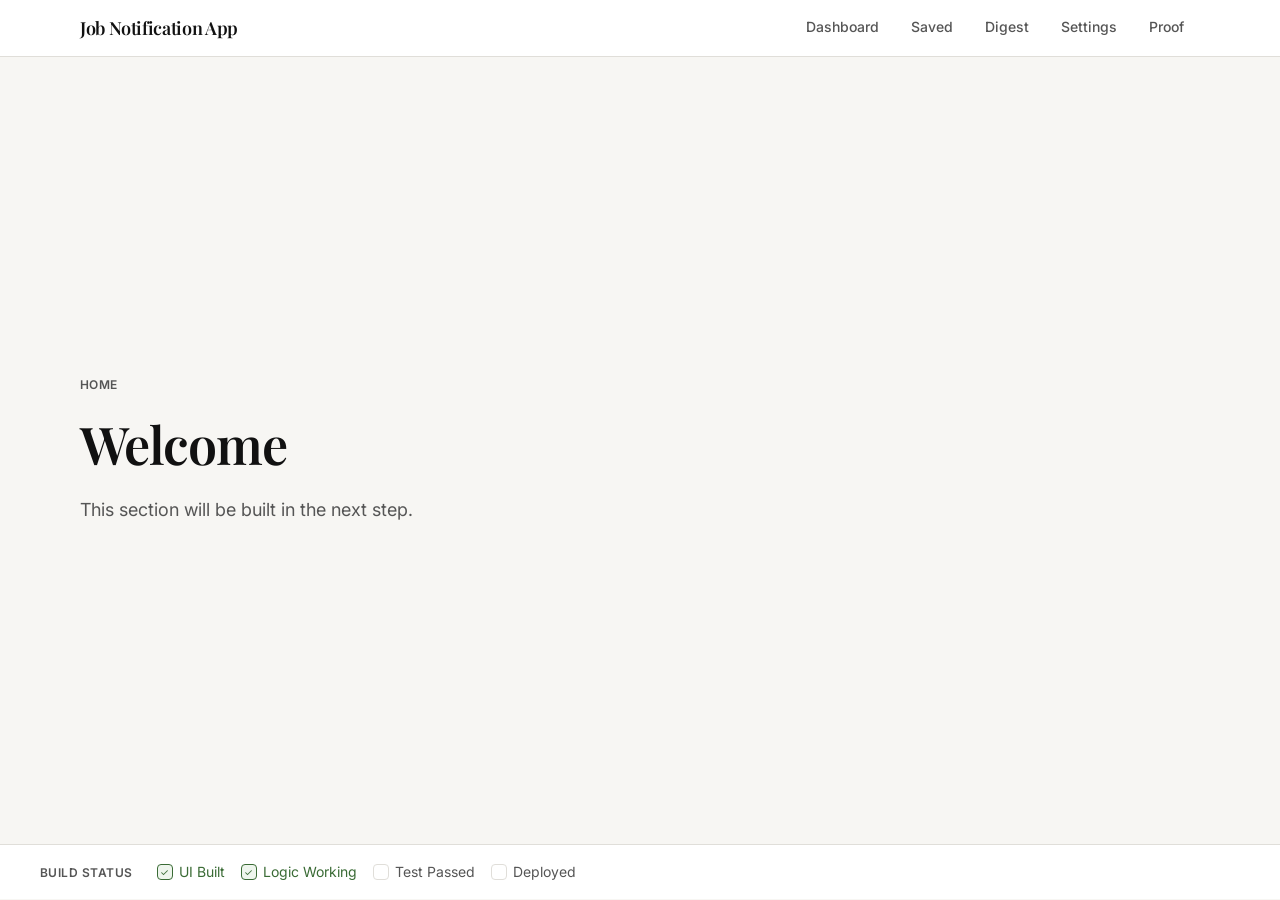
==== index.html @ 09c2e56e "feat: add route skeleton, shared nav shell, placeholder pages, 404" ====
<!DOCTYPE html>
<html lang="en">

<head>
    <meta charset="UTF-8" />
    <meta name="viewport" content="width=device-width, initial-scale=1.0" />
    <title>Job Notification App</title>
    <meta name="description" content="Track the roles you care about. Get notified when they appear." />
    <link rel="stylesheet" href="design-system.css" />

    <style>
        /* ─────────────────────────────────────────
       APP SHELL — Navigation + Router styles
       Not part of the design system; app-specific
    ───────────────────────────────────────── */

        /* ── NAV BAR ── */
        .app-nav {
            position: sticky;
            top: 0;
            z-index: var(--z-topbar);
            background-color: var(--color-surface);
            border-bottom: var(--border);
        }

        .app-nav__inner {
            max-width: var(--max-layout-width);
            margin: 0 auto;
            height: var(--topbar-height);
            display: flex;
            align-items: center;
            justify-content: space-between;
            padding: 0 var(--space-4);
        }

        /* Brand */
        .app-nav__brand {
            font-family: var(--font-serif);
            font-size: var(--text-md);
            font-weight: 600;
            color: var(--color-text-primary);
            letter-spacing: var(--tracking-tight);
            text-decoration: none;
            flex-shrink: 0;
        }

        .app-nav__brand:hover {
            color: var(--color-text-primary);
        }

        /* Nav links (desktop) */
        .app-nav__links {
            display: flex;
            align-items: center;
            gap: 0;
            list-style: none;
        }

        .app-nav__link {
            display: inline-flex;
            align-items: center;
            height: var(--topbar-height);
            padding: 0 var(--space-2);
            font-size: var(--text-sm);
            font-weight: 500;
            color: var(--color-text-secondary);
            text-decoration: none;
            border-bottom: 2px solid transparent;
            transition: color var(--transition), border-color var(--transition);
            white-space: nowrap;
        }

        .app-nav__link:hover {
            color: var(--color-text-primary);
        }

        .app-nav__link.is-active {
            color: var(--color-accent);
            border-bottom-color: var(--color-accent);
        }

        /* ── HAMBURGER (mobile only) ── */
        .app-nav__hamburger {
            display: none;
            flex-direction: column;
            justify-content: center;
            gap: 5px;
            width: 36px;
            height: 36px;
            background: none;
            border: none;
            cursor: pointer;
            padding: 4px;
            border-radius: var(--radius-sm);
            transition: background-color var(--transition);
        }

        .app-nav__hamburger:hover {
            background-color: var(--color-bg);
        }

        .app-nav__hamburger-bar {
            display: block;
            width: 20px;
            height: 1.5px;
            background-color: var(--color-text-primary);
            border-radius: 2px;
            transition: transform var(--transition-slow), opacity var(--transition);
        }

        /* Hamburger open state */
        .app-nav__hamburger[aria-expanded="true"] .app-nav__hamburger-bar:nth-child(1) {
            transform: translateY(6.5px) rotate(45deg);
        }

        .app-nav__hamburger[aria-expanded="true"] .app-nav__hamburger-bar:nth-child(2) {
            opacity: 0;
        }

        .app-nav__hamburger[aria-expanded="true"] .app-nav__hamburger-bar:nth-child(3) {
            transform: translateY(-6.5px) rotate(-45deg);
        }

        /* ── MOBILE DRAWER ── */
        .app-nav__drawer {
            display: none;
            /* shown via JS class */
            flex-direction: column;
            background-color: var(--color-surface);
            border-bottom: var(--border);
            padding: var(--space-1) 0 var(--space-2);
        }

        .app-nav__drawer.is-open {
            display: flex;
        }

        .app-nav__drawer-link {
            display: flex;
            align-items: center;
            height: 44px;
            padding: 0 var(--space-4);
            font-size: var(--text-base);
            font-weight: 500;
            color: var(--color-text-secondary);
            text-decoration: none;
            border-left: 3px solid transparent;
            transition: color var(--transition), border-color var(--transition), background-color var(--transition);
        }

        .app-nav__drawer-link:hover {
            color: var(--color-text-primary);
            background-color: var(--color-bg);
        }

        .app-nav__drawer-link.is-active {
            color: var(--color-accent);
            border-left-color: var(--color-accent);
        }

        /* ── PAGE OUTLET ── */
        #app-outlet {
            flex: 1;
        }

        /* ── PLACEHOLDER PAGE ── */
        .placeholder-page {
            min-height: calc(100vh - var(--topbar-height) - 57px);
            /* minus nav + footer */
            display: flex;
            flex-direction: column;
            align-items: flex-start;
            justify-content: center;
            max-width: var(--max-layout-width);
            margin: 0 auto;
            padding: var(--space-5) var(--space-4);
        }

        .placeholder-page__eyebrow {
            font-size: var(--text-xs);
            font-weight: 600;
            text-transform: uppercase;
            letter-spacing: var(--tracking-wide);
            color: var(--color-text-secondary);
            margin-bottom: var(--space-2);
        }

        .placeholder-page__heading {
            font-family: var(--font-serif);
            font-size: var(--text-3xl);
            font-weight: 600;
            line-height: var(--leading-tight);
            letter-spacing: var(--tracking-tight);
            color: var(--color-text-primary);
            margin-bottom: var(--space-2);
            max-width: var(--max-text-width);
        }

        .placeholder-page__sub {
            font-size: var(--text-md);
            color: var(--color-text-secondary);
            line-height: var(--leading-relaxed);
            max-width: 480px;
        }

        /* ── 404 PAGE ── */
        .not-found-page {
            min-height: calc(100vh - var(--topbar-height) - 57px);
            display: flex;
            flex-direction: column;
            align-items: center;
            justify-content: center;
            text-align: center;
            padding: var(--space-5) var(--space-4);
        }

        .not-found-page__code {
            font-family: var(--font-serif);
            font-size: 96px;
            font-weight: 700;
            color: var(--color-border);
            line-height: 1;
            letter-spacing: -0.04em;
            margin-bottom: var(--space-2);
            user-select: none;
        }

        .not-found-page__heading {
            font-family: var(--font-serif);
            font-size: var(--text-xl);
            font-weight: 600;
            color: var(--color-text-primary);
            margin-bottom: var(--space-1);
        }

        .not-found-page__sub {
            font-size: var(--text-base);
            color: var(--color-text-secondary);
            line-height: var(--leading-relaxed);
            max-width: 400px;
            margin-bottom: var(--space-3);
        }

        /* ── PROOF FOOTER ── */
        .app-footer {
            border-top: var(--border);
            background-color: var(--color-surface);
            padding: var(--space-2) var(--space-4);
        }

        .app-footer__inner {
            max-width: var(--max-layout-width);
            margin: 0 auto;
            display: flex;
            align-items: center;
            gap: var(--space-3);
            flex-wrap: wrap;
        }

        .app-footer__label {
            font-size: var(--text-xs);
            font-weight: 600;
            text-transform: uppercase;
            letter-spacing: var(--tracking-wide);
            color: var(--color-text-secondary);
        }

        /* ── RESPONSIVE ── */
        @media (max-width: 640px) {
            .app-nav__links {
                display: none;
            }

            .app-nav__hamburger {
                display: flex;
            }

            .app-nav__inner {
                padding: 0 var(--space-3);
            }

            .placeholder-page__heading {
                font-size: var(--text-2xl);
            }

            .not-found-page__code {
                font-size: 64px;
            }

            .placeholder-page {
                padding: var(--space-4) var(--space-3);
                justify-content: flex-start;
                padding-top: var(--space-5);
            }
        }
    </style>
</head>

<body>

    <!-- ══════════════════════════════════════════
     TOP NAVIGATION
══════════════════════════════════════════ -->
    <nav class="app-nav" role="navigation" aria-label="Main navigation">
        <div class="app-nav__inner">
            <!-- Brand -->
            <a href="#/" class="app-nav__brand" aria-label="Job Notification App home">
                Job Notification App
            </a>

            <!-- Desktop links -->
            <ul class="app-nav__links" role="list">
                <li><a href="#/dashboard" class="app-nav__link" data-route="dashboard">Dashboard</a></li>
                <li><a href="#/saved" class="app-nav__link" data-route="saved">Saved</a></li>
                <li><a href="#/digest" class="app-nav__link" data-route="digest">Digest</a></li>
                <li><a href="#/settings" class="app-nav__link" data-route="settings">Settings</a></li>
                <li><a href="#/proof" class="app-nav__link" data-route="proof">Proof</a></li>
            </ul>

            <!-- Mobile hamburger -->
            <button class="app-nav__hamburger" id="hamburger-btn" aria-expanded="false" aria-controls="mobile-drawer"
                aria-label="Open navigation menu">
                <span class="app-nav__hamburger-bar"></span>
                <span class="app-nav__hamburger-bar"></span>
                <span class="app-nav__hamburger-bar"></span>
            </button>
        </div>

        <!-- Mobile drawer -->
        <div class="app-nav__drawer" id="mobile-drawer" role="list" aria-label="Mobile navigation">
            <a href="#/dashboard" class="app-nav__drawer-link" data-route="dashboard" role="listitem">Dashboard</a>
            <a href="#/saved" class="app-nav__drawer-link" data-route="saved" role="listitem">Saved</a>
            <a href="#/digest" class="app-nav__drawer-link" data-route="digest" role="listitem">Digest</a>
            <a href="#/settings" class="app-nav__drawer-link" data-route="settings" role="listitem">Settings</a>
            <a href="#/proof" class="app-nav__drawer-link" data-route="proof" role="listitem">Proof</a>
        </div>
    </nav>

    <!-- ══════════════════════════════════════════
     PAGE OUTLET (router renders here)
══════════════════════════════════════════ -->
    <main id="app-outlet" role="main" aria-live="polite" aria-atomic="true"></main>

    <!-- ══════════════════════════════════════════
     PROOF FOOTER
══════════════════════════════════════════ -->
    <footer class="app-footer" role="contentinfo">
        <div class="app-footer__inner">
            <span class="app-footer__label">Build status</span>
            <div class="ds-checklist">
                <span class="ds-checklist__item ds-checklist__item--done">
                    <span class="ds-checklist__box" aria-hidden="true"></span>
                    UI Built
                </span>
                <span class="ds-checklist__item ds-checklist__item--done">
                    <span class="ds-checklist__box" aria-hidden="true"></span>
                    Logic Working
                </span>
                <span class="ds-checklist__item">
                    <span class="ds-checklist__box" aria-hidden="true"></span>
                    Test Passed
                </span>
                <span class="ds-checklist__item">
                    <span class="ds-checklist__box" aria-hidden="true"></span>
                    Deployed
                </span>
            </div>
        </div>
    </footer>

    <!-- ══════════════════════════════════════════
     ROUTER & NAV LOGIC
══════════════════════════════════════════ -->
    <script>
        'use strict';

        /* ─────────────────────────────────────────
           ROUTE DEFINITIONS
        ───────────────────────────────────────── */
        const ROUTES = {
            '': { title: 'Home', heading: 'Welcome', eyebrow: 'Home' },
            'dashboard': { title: 'Dashboard', heading: 'Dashboard', eyebrow: 'Overview' },
            'saved': { title: 'Saved', heading: 'Saved Roles', eyebrow: 'Collection' },
            'digest': { title: 'Digest', heading: 'Digest', eyebrow: 'Weekly Summary' },
            'settings': { title: 'Settings', heading: 'Settings', eyebrow: 'Configuration' },
            'proof': { title: 'Proof', heading: 'Proof', eyebrow: 'Build Log' },
        };

        /* ─────────────────────────────────────────
           HTML TEMPLATES
        ───────────────────────────────────────── */
        function renderPlaceholder(route) {
            const { heading, eyebrow } = route;
            return `
      <div class="placeholder-page">
        <p class="placeholder-page__eyebrow">${escHtml(eyebrow)}</p>
        <h1 class="placeholder-page__heading">${escHtml(heading)}</h1>
        <p class="placeholder-page__sub">This section will be built in the next step.</p>
      </div>
    `;
        }

        function renderNotFound(segment) {
            return `
      <div class="not-found-page" role="region" aria-label="Page not found">
        <p class="not-found-page__code" aria-hidden="true">404</p>
        <h1 class="not-found-page__heading">Page Not Found</h1>
        <p class="not-found-page__sub">
          The page you are looking for does not exist.
          ${segment ? `<br><code style="font-size:var(--text-xs);color:var(--color-text-secondary);">/${escHtml(segment)}</code>` : ''}
        </p>
        <a href="#/" class="ds-btn ds-btn--primary">Go to Home</a>
      </div>
    `;
        }

        /* ─────────────────────────────────────────
           ESCAPE HELPER (prevent XSS in route names)
        ───────────────────────────────────────── */
        function escHtml(str) {
            return String(str)
                .replace(/&/g, '&amp;')
                .replace(/</g, '&lt;')
                .replace(/>/g, '&gt;')
                .replace(/"/g, '&quot;');
        }

        /* ─────────────────────────────────────────
           ROUTER
        ───────────────────────────────────────── */
        const outlet = document.getElementById('app-outlet');

        function getSegment() {
            // Hash format: #/dashboard → 'dashboard', #/ → '', #/unknown → 'unknown'
            const hash = window.location.hash; // e.g. '#/dashboard'
            const raw = hash.replace(/^#\/?/, '').split('/')[0].toLowerCase().trim();
            return raw;
        }

        function navigate() {
            const segment = getSegment();
            const route = ROUTES[segment];

            // Render content
            outlet.innerHTML = route ? renderPlaceholder(route) : renderNotFound(segment);

            // Update document title
            document.title = route
                ? `${route.title} — Job Notification App`
                : 'Not Found — Job Notification App';

            // Sync nav active states
            syncActiveLinks(segment);

            // Close mobile drawer on navigation
            closeMobileDrawer();

            // Scroll to top on route change
            window.scrollTo({ top: 0, behavior: 'instant' });
        }

        /* ─────────────────────────────────────────
           ACTIVE LINK SYNC
        ───────────────────────────────────────── */
        function syncActiveLinks(segment) {
            const allLinks = document.querySelectorAll('[data-route]');
            allLinks.forEach(link => {
                const matches = link.dataset.route === segment;
                link.classList.toggle('is-active', matches);
                link.setAttribute('aria-current', matches ? 'page' : 'false');
            });
        }

        /* ─────────────────────────────────────────
           MOBILE HAMBURGER
        ───────────────────────────────────────── */
        const hamburger = document.getElementById('hamburger-btn');
        const drawer = document.getElementById('mobile-drawer');

        function closeMobileDrawer() {
            drawer.classList.remove('is-open');
            hamburger.setAttribute('aria-expanded', 'false');
            hamburger.setAttribute('aria-label', 'Open navigation menu');
        }

        function openMobileDrawer() {
            drawer.classList.add('is-open');
            hamburger.setAttribute('aria-expanded', 'true');
            hamburger.setAttribute('aria-label', 'Close navigation menu');
        }

        hamburger.addEventListener('click', () => {
            const isOpen = drawer.classList.contains('is-open');
            isOpen ? closeMobileDrawer() : openMobileDrawer();
        });

        // Close drawer when clicking outside
        document.addEventListener('click', (e) => {
            if (!e.target.closest('.app-nav')) {
                closeMobileDrawer();
            }
        });

        // Close drawer on Escape key
        document.addEventListener('keydown', (e) => {
            if (e.key === 'Escape') closeMobileDrawer();
        });

        /* ─────────────────────────────────────────
           BOOTSTRAP
        ───────────────────────────────────────── */

        // Listen for hash changes (back/forward, link clicks)
        window.addEventListener('hashchange', navigate);

        // Default root redirect: if no hash, set to #/
        if (!window.location.hash || window.location.hash === '#') {
            window.location.replace('#/');
        } else {
            navigate();
        }
    </script>

</body>

</html>
---- design-system.css ----
/* ============================================================
   JOB NOTIFICATION APP — DESIGN SYSTEM
   Version 1.0 | B2C SaaS Foundation
   ============================================================ */

/* ────────────────────────────────────────────────────────────
   @layer order
   ──────────────────────────────────────────────────────────── */
@import url('https://fonts.googleapis.com/css2?family=Playfair+Display:wght@400;500;600;700&family=Inter:wght@300;400;500;600&display=swap');

/* ────────────────────────────────────────────────────────────
   1. DESIGN TOKENS
   ──────────────────────────────────────────────────────────── */
:root {
  /* --- Color Palette (max 4 core colors) --- */
  --color-bg:           #F7F6F3;   /* off-white canvas */
  --color-surface:      #FFFFFF;   /* card / panel surface */
  --color-text-primary: #111111;   /* primary copy */
  --color-text-secondary: #555555; /* muted / supporting copy */
  --color-text-placeholder: #999999;
  --color-accent:       #8B0000;   /* deep red — primary action */
  --color-accent-hover: #6E0000;   /* deepened accent on hover */
  --color-accent-subtle:#F5EDED;   /* tinted background */
  --color-success:      #3A6B35;   /* muted forest green */
  --color-success-bg:   #EEF5ED;
  --color-warning:      #8A6200;   /* muted amber */
  --color-warning-bg:   #FBF5E6;
  --color-error:        #8B0000;   /* reuse accent for errors */
  --color-error-bg:     #F5EDED;
  --color-border:       #E0DED9;   /* subtle border */
  --color-border-focus: #8B0000;   /* focus ring */

  /* --- Spacing Scale: ONLY these values are permitted --- */
  --space-1:  8px;
  --space-2:  16px;
  --space-3:  24px;
  --space-4:  40px;
  --space-5:  64px;

  /* --- Typography --- */
  --font-serif:  'Playfair Display', Georgia, 'Times New Roman', serif;
  --font-sans:   'Inter', -apple-system, BlinkMacSystemFont, 'Segoe UI', sans-serif;

  --text-xs:    12px;
  --text-sm:    14px;
  --text-base:  16px;
  --text-md:    18px;
  --text-lg:    24px;
  --text-xl:    32px;
  --text-2xl:   40px;
  --text-3xl:   52px;

  --leading-tight:  1.3;
  --leading-normal: 1.6;
  --leading-relaxed:1.8;

  --tracking-tight: -0.02em;
  --tracking-normal: 0;
  --tracking-wide:  0.04em;

  /* --- Border Radius (one value, everywhere) --- */
  --radius:     6px;
  --radius-sm:  4px;
  --radius-full:999px;

  /* --- Border --- */
  --border:     1px solid var(--color-border);

  /* --- Transitions --- */
  --transition: 150ms ease-in-out;
  --transition-slow: 200ms ease-in-out;

  /* --- Layout --- */
  --max-text-width:   720px;
  --max-layout-width: 1200px;
  --topbar-height:    56px;
  --panel-ratio-primary:   70%;
  --panel-ratio-secondary: 30%;

  /* --- Z-index scale --- */
  --z-base:    0;
  --z-raised:  10;
  --z-topbar:  100;
  --z-overlay: 200;
}

/* ────────────────────────────────────────────────────────────
   2. RESET & BASE
   ──────────────────────────────────────────────────────────── */
*, *::before, *::after {
  box-sizing: border-box;
  margin: 0;
  padding: 0;
}

html {
  font-size: 16px;
  -webkit-text-size-adjust: 100%;
  scroll-behavior: smooth;
}

body {
  background-color: var(--color-bg);
  color: var(--color-text-primary);
  font-family: var(--font-sans);
  font-size: var(--text-base);
  line-height: var(--leading-normal);
  -webkit-font-smoothing: antialiased;
  -moz-osx-font-smoothing: grayscale;
}

img, video {
  display: block;
  max-width: 100%;
}

a {
  color: var(--color-accent);
  text-decoration: none;
  transition: color var(--transition);
}
a:hover { color: var(--color-accent-hover); }

ul, ol { list-style: none; }

button, input, select, textarea {
  font-family: inherit;
  font-size: inherit;
}

/* ────────────────────────────────────────────────────────────
   3. TYPOGRAPHY
   ──────────────────────────────────────────────────────────── */

/* --- Headings: Serif, confident --- */
.ds-h1, h1 {
  font-family: var(--font-serif);
  font-size: var(--text-3xl);
  font-weight: 600;
  line-height: var(--leading-tight);
  letter-spacing: var(--tracking-tight);
  color: var(--color-text-primary);
}

.ds-h2, h2 {
  font-family: var(--font-serif);
  font-size: var(--text-2xl);
  font-weight: 600;
  line-height: var(--leading-tight);
  letter-spacing: var(--tracking-tight);
  color: var(--color-text-primary);
}

.ds-h3, h3 {
  font-family: var(--font-serif);
  font-size: var(--text-xl);
  font-weight: 500;
  line-height: var(--leading-tight);
  color: var(--color-text-primary);
}

.ds-h4, h4 {
  font-family: var(--font-serif);
  font-size: var(--text-lg);
  font-weight: 500;
  line-height: var(--leading-tight);
  color: var(--color-text-primary);
}

/* --- Body copy --- */
.ds-body-lg {
  font-size: var(--text-md);
  line-height: var(--leading-relaxed);
  color: var(--color-text-primary);
}

.ds-body, p {
  font-size: var(--text-base);
  line-height: var(--leading-normal);
  color: var(--color-text-primary);
  max-width: var(--max-text-width);
}

.ds-body-sm {
  font-size: var(--text-sm);
  line-height: var(--leading-normal);
  color: var(--color-text-secondary);
}

.ds-caption {
  font-size: var(--text-xs);
  line-height: var(--leading-normal);
  color: var(--color-text-secondary);
  letter-spacing: var(--tracking-wide);
  text-transform: uppercase;
  font-weight: 500;
}

.ds-label {
  font-size: var(--text-sm);
  font-weight: 500;
  color: var(--color-text-primary);
  letter-spacing: 0.01em;
}

.ds-text-muted  { color: var(--color-text-secondary); }
.ds-text-accent { color: var(--color-accent); }
.ds-text-success{ color: var(--color-success); }
.ds-text-warning{ color: var(--color-warning); }

/* ────────────────────────────────────────────────────────────
   4. LAYOUT SYSTEM
   ──────────────────────────────────────────────────────────── */

/* --- Page wrapper --- */
.ds-page {
  min-height: 100vh;
  display: flex;
  flex-direction: column;
  background-color: var(--color-bg);
}

/* --- Top Bar --- */
.ds-topbar {
  position: sticky;
  top: 0;
  z-index: var(--z-topbar);
  height: var(--topbar-height);
  display: flex;
  align-items: center;
  justify-content: space-between;
  padding: 0 var(--space-4);
  background-color: var(--color-surface);
  border-bottom: var(--border);
}

.ds-topbar__brand {
  font-family: var(--font-serif);
  font-size: var(--text-md);
  font-weight: 600;
  color: var(--color-text-primary);
  letter-spacing: var(--tracking-tight);
}

.ds-topbar__progress {
  font-size: var(--text-sm);
  color: var(--color-text-secondary);
  font-weight: 500;
}

/* --- Context Header --- */
.ds-context-header {
  padding: var(--space-5) var(--space-4) var(--space-4);
  border-bottom: var(--border);
  background-color: var(--color-surface);
}

.ds-context-header__inner {
  max-width: var(--max-layout-width);
  margin: 0 auto;
}

.ds-context-header__headline {
  font-family: var(--font-serif);
  font-size: var(--text-2xl);
  font-weight: 600;
  line-height: var(--leading-tight);
  letter-spacing: var(--tracking-tight);
  color: var(--color-text-primary);
  margin-bottom: var(--space-1);
}

.ds-context-header__sub {
  font-size: var(--text-md);
  color: var(--color-text-secondary);
  line-height: var(--leading-normal);
  max-width: var(--max-text-width);
}

/* --- Main workspace split --- */
.ds-workspace {
  flex: 1;
  display: grid;
  grid-template-columns: var(--panel-ratio-primary) var(--panel-ratio-secondary);
  max-width: var(--max-layout-width);
  margin: 0 auto;
  width: 100%;
  gap: 0;
  padding: var(--space-4);
  gap: var(--space-3);
  align-items: start;
}

/* --- Primary Panel --- */
.ds-primary {
  display: flex;
  flex-direction: column;
  gap: var(--space-3);
}

/* --- Secondary Panel --- */
.ds-secondary {
  display: flex;
  flex-direction: column;
  gap: var(--space-3);
  position: sticky;
  top: calc(var(--topbar-height) + var(--space-3));
}

/* --- Proof Footer --- */
.ds-footer {
  border-top: var(--border);
  background-color: var(--color-surface);
  padding: var(--space-3) var(--space-4);
}

.ds-footer__inner {
  max-width: var(--max-layout-width);
  margin: 0 auto;
  display: flex;
  align-items: center;
  gap: var(--space-3);
  flex-wrap: wrap;
}

.ds-footer__label {
  font-size: var(--text-sm);
  font-weight: 500;
  color: var(--color-text-secondary);
  margin-right: var(--space-1);
}

/* ────────────────────────────────────────────────────────────
   5. CARD COMPONENT
   ──────────────────────────────────────────────────────────── */
.ds-card {
  background-color: var(--color-surface);
  border: var(--border);
  border-radius: var(--radius);
  padding: var(--space-3);
}

.ds-card--sm {
  padding: var(--space-2);
}

.ds-card--lg {
  padding: var(--space-4);
}

.ds-card__header {
  display: flex;
  align-items: flex-start;
  justify-content: space-between;
  margin-bottom: var(--space-2);
  padding-bottom: var(--space-2);
  border-bottom: var(--border);
}

.ds-card__title {
  font-family: var(--font-serif);
  font-size: var(--text-lg);
  font-weight: 500;
  color: var(--color-text-primary);
}

.ds-card__body {
  display: flex;
  flex-direction: column;
  gap: var(--space-2);
}

.ds-card__footer {
  margin-top: var(--space-2);
  padding-top: var(--space-2);
  border-top: var(--border);
  display: flex;
  align-items: center;
  justify-content: space-between;
}

/* ────────────────────────────────────────────────────────────
   6. BUTTONS
   ──────────────────────────────────────────────────────────── */

/* Base */
.ds-btn {
  display: inline-flex;
  align-items: center;
  justify-content: center;
  gap: var(--space-1);
  padding: 10px var(--space-3);
  font-family: var(--font-sans);
  font-size: var(--text-sm);
  font-weight: 500;
  line-height: 1;
  border-radius: var(--radius);
  border: 1px solid transparent;
  cursor: pointer;
  transition: background-color var(--transition),
              border-color var(--transition),
              color var(--transition),
              opacity var(--transition);
  white-space: nowrap;
  user-select: none;
  letter-spacing: 0.01em;
}

.ds-btn:focus-visible {
  outline: 2px solid var(--color-border-focus);
  outline-offset: 2px;
}

.ds-btn:disabled {
  opacity: 0.45;
  cursor: not-allowed;
  pointer-events: none;
}

/* Primary — solid deep red */
.ds-btn--primary {
  background-color: var(--color-accent);
  color: #FFFFFF;
  border-color: var(--color-accent);
}
.ds-btn--primary:hover {
  background-color: var(--color-accent-hover);
  border-color: var(--color-accent-hover);
}

/* Secondary — outlined */
.ds-btn--secondary {
  background-color: transparent;
  color: var(--color-text-primary);
  border-color: var(--color-border);
}
.ds-btn--secondary:hover {
  border-color: var(--color-text-secondary);
  background-color: var(--color-bg);
}

/* Ghost — text only */
.ds-btn--ghost {
  background-color: transparent;
  color: var(--color-text-secondary);
  border-color: transparent;
}
.ds-btn--ghost:hover {
  color: var(--color-text-primary);
  background-color: var(--color-bg);
}

/* Danger */
.ds-btn--danger {
  background-color: transparent;
  color: var(--color-accent);
  border-color: var(--color-accent);
}
.ds-btn--danger:hover {
  background-color: var(--color-accent-subtle);
}

/* Sizes */
.ds-btn--sm {
  padding: 6px var(--space-2);
  font-size: var(--text-xs);
}

.ds-btn--lg {
  padding: 14px var(--space-4);
  font-size: var(--text-base);
}

/* ────────────────────────────────────────────────────────────
   7. FORM INPUTS
   ──────────────────────────────────────────────────────────── */
.ds-field {
  display: flex;
  flex-direction: column;
  gap: var(--space-1);
}

.ds-field__label {
  font-size: var(--text-sm);
  font-weight: 500;
  color: var(--color-text-primary);
}

.ds-field__required {
  color: var(--color-accent);
  margin-left: 2px;
}

.ds-field__hint {
  font-size: var(--text-xs);
  color: var(--color-text-secondary);
}

.ds-field__error-msg {
  font-size: var(--text-xs);
  color: var(--color-accent);
  font-weight: 500;
}

.ds-input,
.ds-textarea,
.ds-select {
  width: 100%;
  padding: 10px var(--space-2);
  font-family: var(--font-sans);
  font-size: var(--text-base);
  color: var(--color-text-primary);
  background-color: var(--color-surface);
  border: 1px solid var(--color-border);
  border-radius: var(--radius);
  transition: border-color var(--transition);
  appearance: none;
  -webkit-appearance: none;
}

.ds-input::placeholder,
.ds-textarea::placeholder {
  color: var(--color-text-placeholder);
}

.ds-input:focus,
.ds-textarea:focus,
.ds-select:focus {
  outline: none;
  border-color: var(--color-border-focus);
}

.ds-input--error,
.ds-textarea--error {
  border-color: var(--color-accent);
}

.ds-textarea {
  resize: vertical;
  min-height: 120px;
}

/* Select with custom arrow */
.ds-select-wrapper {
  position: relative;
}
.ds-select-wrapper::after {
  content: '';
  position: absolute;
  right: 14px;
  top: 50%;
  transform: translateY(-50%);
  width: 0;
  height: 0;
  border-left: 5px solid transparent;
  border-right: 5px solid transparent;
  border-top: 5px solid var(--color-text-secondary);
  pointer-events: none;
}
.ds-select {
  padding-right: var(--space-4);
  cursor: pointer;
}

/* ────────────────────────────────────────────────────────────
   8. BADGES & STATUS INDICATORS
   ──────────────────────────────────────────────────────────── */
.ds-badge {
  display: inline-flex;
  align-items: center;
  gap: 6px;
  padding: 4px 10px;
  border-radius: var(--radius-full);
  font-size: var(--text-xs);
  font-weight: 500;
  letter-spacing: var(--tracking-wide);
  text-transform: uppercase;
  line-height: 1;
  border: 1px solid transparent;
}

.ds-badge--default {
  background-color: var(--color-bg);
  color: var(--color-text-secondary);
  border-color: var(--color-border);
}

.ds-badge--accent {
  background-color: var(--color-accent-subtle);
  color: var(--color-accent);
  border-color: transparent;
}

.ds-badge--success {
  background-color: var(--color-success-bg);
  color: var(--color-success);
  border-color: transparent;
}

.ds-badge--warning {
  background-color: var(--color-warning-bg);
  color: var(--color-warning);
  border-color: transparent;
}

/* Dot indicator */
.ds-badge::before {
  content: '';
  width: 6px;
  height: 6px;
  border-radius: 50%;
  background-color: currentColor;
  flex-shrink: 0;
}

.ds-badge--no-dot::before { display: none; }

/* ────────────────────────────────────────────────────────────
   9. PROGRESS INDICATOR
   ──────────────────────────────────────────────────────────── */
.ds-progress-steps {
  display: flex;
  align-items: center;
  gap: var(--space-1);
}

.ds-progress-step {
  width: 24px;
  height: 4px;
  border-radius: 2px;
  background-color: var(--color-border);
  transition: background-color var(--transition-slow);
}

.ds-progress-step--done    { background-color: var(--color-success); }
.ds-progress-step--active  { background-color: var(--color-accent); }

/* Text progress variant */
.ds-progress-text {
  font-size: var(--text-sm);
  color: var(--color-text-secondary);
  font-weight: 500;
}

.ds-progress-text strong {
  color: var(--color-text-primary);
}

/* ────────────────────────────────────────────────────────────
   10. PROOF FOOTER CHECKLIST
   ──────────────────────────────────────────────────────────── */
.ds-checklist {
  display: flex;
  align-items: center;
  gap: var(--space-2);
  flex-wrap: wrap;
}

.ds-checklist__item {
  display: inline-flex;
  align-items: center;
  gap: 6px;
  font-size: var(--text-sm);
  color: var(--color-text-secondary);
}

.ds-checklist__item--done {
  color: var(--color-success);
}

.ds-checklist__item--done .ds-checklist__box::before {
  content: '✓';
}

.ds-checklist__box {
  display: inline-flex;
  align-items: center;
  justify-content: center;
  width: 16px;
  height: 16px;
  border: 1px solid var(--color-border);
  border-radius: var(--radius-sm);
  font-size: 10px;
  color: var(--color-success);
  flex-shrink: 0;
}

.ds-checklist__item--done .ds-checklist__box {
  background-color: var(--color-success-bg);
  border-color: var(--color-success);
}

/* ────────────────────────────────────────────────────────────
   11. PROMPT / CODE BOX
   ──────────────────────────────────────────────────────────── */
.ds-prompt-box {
  background-color: var(--color-bg);
  border: var(--border);
  border-radius: var(--radius);
  overflow: hidden;
}

.ds-prompt-box__header {
  display: flex;
  align-items: center;
  justify-content: space-between;
  padding: var(--space-1) var(--space-2);
  border-bottom: var(--border);
  background-color: var(--color-surface);
}

.ds-prompt-box__lang {
  font-size: var(--text-xs);
  font-weight: 500;
  color: var(--color-text-secondary);
  text-transform: uppercase;
  letter-spacing: var(--tracking-wide);
}

.ds-prompt-box__copy {
  font-size: var(--text-xs);
  font-weight: 500;
  color: var(--color-accent);
  cursor: pointer;
  border: none;
  background: none;
  padding: 4px var(--space-1);
  border-radius: var(--radius-sm);
  transition: background-color var(--transition);
}
.ds-prompt-box__copy:hover {
  background-color: var(--color-accent-subtle);
}

.ds-prompt-box__content {
  padding: var(--space-2);
  font-family: 'Menlo', 'Consolas', 'Courier New', monospace;
  font-size: var(--text-sm);
  color: var(--color-text-primary);
  line-height: var(--leading-relaxed);
  white-space: pre-wrap;
  word-break: break-word;
  overflow-x: auto;
}

/* ────────────────────────────────────────────────────────────
   12. DIVIDERS
   ──────────────────────────────────────────────────────────── */
.ds-divider {
  width: 100%;
  height: 1px;
  background-color: var(--color-border);
  border: none;
  margin: var(--space-3) 0;
}

.ds-divider--sm { margin: var(--space-2) 0; }

/* ────────────────────────────────────────────────────────────
   13. SECTION LABEL / EYEBROW
   ──────────────────────────────────────────────────────────── */
.ds-eyebrow {
  font-size: var(--text-xs);
  font-weight: 600;
  color: var(--color-text-secondary);
  text-transform: uppercase;
  letter-spacing: var(--tracking-wide);
  margin-bottom: var(--space-1);
}

/* ────────────────────────────────────────────────────────────
   14. STEP EXPLANATION PANEL
   ──────────────────────────────────────────────────────────── */
.ds-step-panel {
  background-color: var(--color-surface);
  border: var(--border);
  border-radius: var(--radius);
  padding: var(--space-3);
  display: flex;
  flex-direction: column;
  gap: var(--space-2);
}

.ds-step-panel__number {
  font-size: var(--text-xs);
  font-weight: 600;
  color: var(--color-accent);
  text-transform: uppercase;
  letter-spacing: var(--tracking-wide);
}

.ds-step-panel__title {
  font-family: var(--font-serif);
  font-size: var(--text-lg);
  font-weight: 500;
  color: var(--color-text-primary);
  line-height: var(--leading-tight);
}

.ds-step-panel__body {
  font-size: var(--text-sm);
  color: var(--color-text-secondary);
  line-height: var(--leading-relaxed);
  max-width: var(--max-text-width);
}

/* ────────────────────────────────────────────────────────────
   15. ALERT / NOTIFICATION BANNERS
   ──────────────────────────────────────────────────────────── */
.ds-alert {
  display: flex;
  align-items: flex-start;
  gap: var(--space-2);
  padding: var(--space-2) var(--space-3);
  border-radius: var(--radius);
  border-left: 3px solid transparent;
}

.ds-alert__icon {
  font-size: var(--text-base);
  margin-top: 1px;
  flex-shrink: 0;
}

.ds-alert__content { flex: 1; }

.ds-alert__title {
  font-size: var(--text-sm);
  font-weight: 600;
  margin-bottom: 2px;
}

.ds-alert__message {
  font-size: var(--text-sm);
  line-height: var(--leading-normal);
}

/* Error alert */
.ds-alert--error {
  background-color: var(--color-error-bg);
  border-left-color: var(--color-accent);
  color: var(--color-accent);
}
.ds-alert--error .ds-alert__message { color: var(--color-text-primary); }

/* Success alert */
.ds-alert--success {
  background-color: var(--color-success-bg);
  border-left-color: var(--color-success);
  color: var(--color-success);
}
.ds-alert--success .ds-alert__message { color: var(--color-text-primary); }

/* Warning alert */
.ds-alert--warning {
  background-color: var(--color-warning-bg);
  border-left-color: var(--color-warning);
  color: var(--color-warning);
}
.ds-alert--warning .ds-alert__message { color: var(--color-text-primary); }

/* Info / neutral */
.ds-alert--info {
  background-color: var(--color-bg);
  border-left-color: var(--color-border);
  color: var(--color-text-secondary);
}
.ds-alert--info .ds-alert__message { color: var(--color-text-primary); }

/* ────────────────────────────────────────────────────────────
   16. EMPTY STATE
   ──────────────────────────────────────────────────────────── */
.ds-empty-state {
  display: flex;
  flex-direction: column;
  align-items: center;
  justify-content: center;
  text-align: center;
  padding: var(--space-5) var(--space-4);
  gap: var(--space-2);
}

.ds-empty-state__icon {
  width: 48px;
  height: 48px;
  display: flex;
  align-items: center;
  justify-content: center;
  border: var(--border);
  border-radius: 50%;
  font-size: var(--text-lg);
  color: var(--color-text-secondary);
  margin-bottom: var(--space-1);
}

.ds-empty-state__title {
  font-family: var(--font-serif);
  font-size: var(--text-lg);
  font-weight: 500;
  color: var(--color-text-primary);
}

.ds-empty-state__sub {
  font-size: var(--text-base);
  color: var(--color-text-secondary);
  max-width: 400px;
  line-height: var(--leading-relaxed);
}

/* ────────────────────────────────────────────────────────────
   17. TABLE
   ──────────────────────────────────────────────────────────── */
.ds-table-wrapper {
  width: 100%;
  overflow-x: auto;
  border: var(--border);
  border-radius: var(--radius);
}

.ds-table {
  width: 100%;
  border-collapse: collapse;
  font-size: var(--text-sm);
}

.ds-table th {
  text-align: left;
  padding: var(--space-1) var(--space-2);
  background-color: var(--color-bg);
  color: var(--color-text-secondary);
  font-weight: 500;
  font-size: var(--text-xs);
  text-transform: uppercase;
  letter-spacing: var(--tracking-wide);
  border-bottom: var(--border);
}

.ds-table td {
  padding: var(--space-1) var(--space-2);
  color: var(--color-text-primary);
  border-bottom: 1px solid var(--color-bg);
  vertical-align: middle;
}

.ds-table tr:last-child td { border-bottom: none; }

.ds-table tbody tr {
  transition: background-color var(--transition);
}

.ds-table tbody tr:hover {
  background-color: var(--color-bg);
}

/* ────────────────────────────────────────────────────────────
   18. UTILITY CLASSES
   ──────────────────────────────────────────────────────────── */

/* Spacing */
.ds-mb-1 { margin-bottom: var(--space-1); }
.ds-mb-2 { margin-bottom: var(--space-2); }
.ds-mb-3 { margin-bottom: var(--space-3); }
.ds-mb-4 { margin-bottom: var(--space-4); }
.ds-mb-5 { margin-bottom: var(--space-5); }

.ds-mt-1 { margin-top: var(--space-1); }
.ds-mt-2 { margin-top: var(--space-2); }
.ds-mt-3 { margin-top: var(--space-3); }
.ds-mt-4 { margin-top: var(--space-4); }
.ds-mt-5 { margin-top: var(--space-5); }

.ds-gap-1 { gap: var(--space-1); }
.ds-gap-2 { gap: var(--space-2); }
.ds-gap-3 { gap: var(--space-3); }

/* Layout helpers */
.ds-flex         { display: flex; }
.ds-flex-col     { display: flex; flex-direction: column; }
.ds-items-center { align-items: center; }
.ds-items-start  { align-items: flex-start; }
.ds-justify-between { justify-content: space-between; }
.ds-justify-end  { justify-content: flex-end; }
.ds-flex-wrap    { flex-wrap: wrap; }

/* Width constraints */
.ds-max-text  { max-width: var(--max-text-width); }
.ds-max-layout{ max-width: var(--max-layout-width); margin-inline: auto; }
.ds-w-full    { width: 100%; }

/* Display */
.ds-sr-only {
  position: absolute;
  width: 1px;
  height: 1px;
  padding: 0;
  margin: -1px;
  overflow: hidden;
  clip: rect(0,0,0,0);
  white-space: nowrap;
  border-width: 0;
}

/* ────────────────────────────────────────────────────────────
   19. RESPONSIVE BREAKPOINTS
   ──────────────────────────────────────────────────────────── */
@media (max-width: 1024px) {
  .ds-workspace {
    grid-template-columns: 1fr;
  }

  .ds-secondary {
    position: static;
  }

  .ds-topbar {
    padding: 0 var(--space-3);
  }
}

@media (max-width: 640px) {
  .ds-h1, h1 { font-size: var(--text-2xl); }
  .ds-h2, h2 { font-size: var(--text-xl); }
  .ds-h3, h3 { font-size: var(--text-lg); }

  .ds-context-header {
    padding: var(--space-3) var(--space-2);
  }

  .ds-workspace {
    padding: var(--space-2);
    gap: var(--space-2);
  }

  .ds-topbar {
    padding: 0 var(--space-2);
  }

  .ds-topbar__brand { font-size: var(--text-base); }

  .ds-footer__inner {
    gap: var(--space-2);
  }
}

/* ────────────────────────────────────────────────────────────
   20. FOCUS & ACCESSIBILITY
   ──────────────────────────────────────────────────────────── */
:focus-visible {
  outline: 2px solid var(--color-border-focus);
  outline-offset: 2px;
  border-radius: var(--radius-sm);
}

/* Reduce motion for accessibility */
@media (prefers-reduced-motion: reduce) {
  *, *::before, *::after {
    animation-duration: 0.01ms !important;
    animation-iteration-count: 1 !important;
    transition-duration: 0.01ms !important;
  }
}
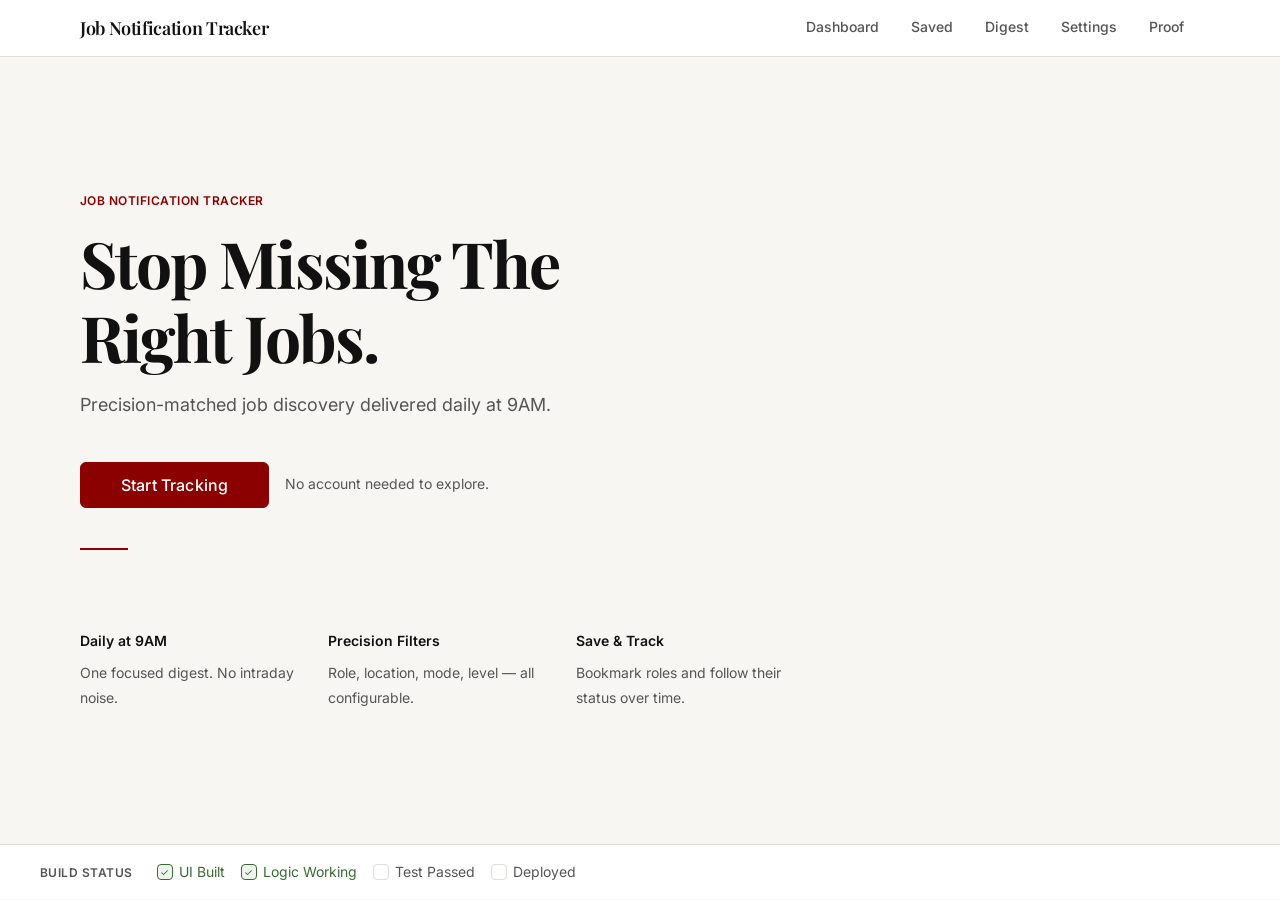
==== commit 6f626d2b: "feat: build app skeleton — landing page, settings UI, premium empty states" ====
--- a/index.html
+++ b/index.html
@@ -4,17 +4,16 @@
 <head>
     <meta charset="UTF-8" />
     <meta name="viewport" content="width=device-width, initial-scale=1.0" />
-    <title>Job Notification App</title>
-    <meta name="description" content="Track the roles you care about. Get notified when they appear." />
+    <title>Job Notification Tracker</title>
+    <meta name="description" content="Precision-matched job discovery delivered daily at 9AM." />
     <link rel="stylesheet" href="design-system.css" />
 
     <style>
         /* ─────────────────────────────────────────
-       APP SHELL — Navigation + Router styles
-       Not part of the design system; app-specific
+       APP SHELL
     ───────────────────────────────────────── */
 
-        /* ── NAV BAR ── */
+        /* ── NAV ── */
         .app-nav {
             position: sticky;
             top: 0;
@@ -33,7 +32,6 @@
             padding: 0 var(--space-4);
         }
 
-        /* Brand */
         .app-nav__brand {
             font-family: var(--font-serif);
             font-size: var(--text-md);
@@ -48,11 +46,9 @@
             color: var(--color-text-primary);
         }
 
-        /* Nav links (desktop) */
         .app-nav__links {
             display: flex;
             align-items: center;
-            gap: 0;
             list-style: none;
         }
 
@@ -79,7 +75,7 @@
             border-bottom-color: var(--color-accent);
         }
 
-        /* ── HAMBURGER (mobile only) ── */
+        /* ── HAMBURGER ── */
         .app-nav__hamburger {
             display: none;
             flex-direction: column;
@@ -108,7 +104,6 @@
             transition: transform var(--transition-slow), opacity var(--transition);
         }
 
-        /* Hamburger open state */
         .app-nav__hamburger[aria-expanded="true"] .app-nav__hamburger-bar:nth-child(1) {
             transform: translateY(6.5px) rotate(45deg);
         }
@@ -124,7 +119,6 @@
         /* ── MOBILE DRAWER ── */
         .app-nav__drawer {
             display: none;
-            /* shown via JS class */
             flex-direction: column;
             background-color: var(--color-surface);
             border-bottom: var(--border);
@@ -158,52 +152,387 @@
             border-left-color: var(--color-accent);
         }
 
-        /* ── PAGE OUTLET ── */
+        /* ── OUTLET ── */
         #app-outlet {
             flex: 1;
         }
 
-        /* ── PLACEHOLDER PAGE ── */
-        .placeholder-page {
-            min-height: calc(100vh - var(--topbar-height) - 57px);
-            /* minus nav + footer */
-            display: flex;
-            flex-direction: column;
-            align-items: flex-start;
-            justify-content: center;
+        /* ── PROOF FOOTER ── */
+        .app-footer {
+            border-top: var(--border);
+            background-color: var(--color-surface);
+            padding: var(--space-2) var(--space-4);
+        }
+
+        .app-footer__inner {
             max-width: var(--max-layout-width);
             margin: 0 auto;
-            padding: var(--space-5) var(--space-4);
-        }
-
-        .placeholder-page__eyebrow {
+            display: flex;
+            align-items: center;
+            gap: var(--space-3);
+            flex-wrap: wrap;
+        }
+
+        .app-footer__label {
             font-size: var(--text-xs);
             font-weight: 600;
             text-transform: uppercase;
             letter-spacing: var(--tracking-wide);
             color: var(--color-text-secondary);
+        }
+
+        /* ══════════════════════════════════════
+       PAGE LAYOUTS
+    ══════════════════════════════════════ */
+
+        .page-container {
+            max-width: var(--max-layout-width);
+            margin: 0 auto;
+            padding: var(--space-5) var(--space-4);
+            min-height: calc(100vh - var(--topbar-height) - 57px);
+        }
+
+        /* ── LANDING PAGE ── */
+        .landing {
+            display: flex;
+            flex-direction: column;
+            align-items: flex-start;
+            justify-content: center;
+            min-height: calc(100vh - var(--topbar-height) - 57px);
+            padding: var(--space-5) var(--space-4);
+            max-width: var(--max-layout-width);
+            margin: 0 auto;
+        }
+
+        .landing__eyebrow {
+            font-size: var(--text-xs);
+            font-weight: 600;
+            text-transform: uppercase;
+            letter-spacing: var(--tracking-wide);
+            color: var(--color-accent);
             margin-bottom: var(--space-2);
         }
 
-        .placeholder-page__heading {
+        .landing__headline {
             font-family: var(--font-serif);
-            font-size: var(--text-3xl);
-            font-weight: 600;
-            line-height: var(--leading-tight);
-            letter-spacing: var(--tracking-tight);
-            color: var(--color-text-primary);
+            font-size: clamp(40px, 6vw, 64px);
+            font-weight: 700;
+            line-height: 1.15;
+            letter-spacing: -0.03em;
+            color: var(--color-text-primary);
+            max-width: 640px;
             margin-bottom: var(--space-2);
-            max-width: var(--max-text-width);
-        }
-
-        .placeholder-page__sub {
+        }
+
+        .landing__subtext {
             font-size: var(--text-md);
             color: var(--color-text-secondary);
             line-height: var(--leading-relaxed);
             max-width: 480px;
-        }
-
-        /* ── 404 PAGE ── */
+            margin-bottom: var(--space-4);
+        }
+
+        .landing__cta-row {
+            display: flex;
+            align-items: center;
+            gap: var(--space-2);
+            flex-wrap: wrap;
+        }
+
+        .landing__meta {
+            font-size: var(--text-sm);
+            color: var(--color-text-secondary);
+        }
+
+        .landing__divider {
+            width: 48px;
+            height: 2px;
+            background-color: var(--color-accent);
+            margin: var(--space-4) 0;
+            border: none;
+        }
+
+        .landing__value-props {
+            display: grid;
+            grid-template-columns: repeat(3, 1fr);
+            gap: var(--space-3);
+            max-width: 720px;
+            margin-top: var(--space-4);
+        }
+
+        .landing__prop {
+            display: flex;
+            flex-direction: column;
+            gap: var(--space-1);
+        }
+
+        .landing__prop-label {
+            font-size: var(--text-sm);
+            font-weight: 600;
+            color: var(--color-text-primary);
+        }
+
+        .landing__prop-sub {
+            font-size: var(--text-sm);
+            color: var(--color-text-secondary);
+            line-height: var(--leading-relaxed);
+        }
+
+        /* ── SETTINGS PAGE ── */
+        .settings-layout {
+            display: grid;
+            grid-template-columns: 2fr 1fr;
+            gap: var(--space-4);
+            align-items: start;
+        }
+
+        .settings-form {
+            display: flex;
+            flex-direction: column;
+            gap: var(--space-3);
+        }
+
+        .settings-section {
+            display: flex;
+            flex-direction: column;
+            gap: var(--space-2);
+        }
+
+        .settings-section__title {
+            font-family: var(--font-serif);
+            font-size: var(--text-lg);
+            font-weight: 500;
+            color: var(--color-text-primary);
+            padding-bottom: var(--space-1);
+            border-bottom: var(--border);
+            margin-bottom: var(--space-1);
+        }
+
+        /* Tag-style chip input preview */
+        .ds-tag-group {
+            display: flex;
+            flex-wrap: wrap;
+            gap: var(--space-1);
+            padding: var(--space-1);
+            border: 1px solid var(--color-border);
+            border-radius: var(--radius);
+            background: var(--color-surface);
+            min-height: 44px;
+            align-items: center;
+            cursor: text;
+        }
+
+        .ds-tag {
+            display: inline-flex;
+            align-items: center;
+            gap: 6px;
+            padding: 3px 10px;
+            background-color: var(--color-bg);
+            border: var(--border);
+            border-radius: var(--radius-full);
+            font-size: var(--text-sm);
+            color: var(--color-text-primary);
+            font-weight: 500;
+        }
+
+        .ds-tag__remove {
+            font-size: 12px;
+            color: var(--color-text-secondary);
+            cursor: pointer;
+            background: none;
+            border: none;
+            padding: 0;
+            line-height: 1;
+        }
+
+        .ds-tag-placeholder {
+            font-size: var(--text-sm);
+            color: var(--color-text-placeholder);
+        }
+
+        /* Mode button group */
+        .ds-mode-group {
+            display: flex;
+            border: 1px solid var(--color-border);
+            border-radius: var(--radius);
+            overflow: hidden;
+        }
+
+        .ds-mode-option {
+            flex: 1;
+            padding: 10px var(--space-2);
+            font-size: var(--text-sm);
+            font-weight: 500;
+            text-align: center;
+            cursor: pointer;
+            background: var(--color-surface);
+            color: var(--color-text-secondary);
+            border: none;
+            border-right: var(--border);
+            transition: background-color var(--transition), color var(--transition);
+        }
+
+        .ds-mode-option:last-child {
+            border-right: none;
+        }
+
+        .ds-mode-option:hover {
+            background-color: var(--color-bg);
+            color: var(--color-text-primary);
+        }
+
+        .ds-mode-option.is-selected {
+            background-color: var(--color-accent-subtle);
+            color: var(--color-accent);
+            font-weight: 600;
+        }
+
+        /* Experience level slider track preview */
+        .ds-level-group {
+            display: grid;
+            grid-template-columns: repeat(4, 1fr);
+            gap: var(--space-1);
+        }
+
+        .ds-level-option {
+            padding: var(--space-1) var(--space-1);
+            font-size: var(--text-sm);
+            font-weight: 500;
+            text-align: center;
+            cursor: pointer;
+            background: var(--color-surface);
+            color: var(--color-text-secondary);
+            border: var(--border);
+            border-radius: var(--radius);
+            transition: background-color var(--transition), color var(--transition), border-color var(--transition);
+        }
+
+        .ds-level-option:hover {
+            border-color: var(--color-text-secondary);
+            color: var(--color-text-primary);
+        }
+
+        .ds-level-option.is-selected {
+            background-color: var(--color-accent-subtle);
+            color: var(--color-accent);
+            border-color: var(--color-accent);
+        }
+
+        /* Settings sidebar info card */
+        .settings-info {
+            display: flex;
+            flex-direction: column;
+            gap: var(--space-2);
+            position: sticky;
+            top: calc(var(--topbar-height) + var(--space-3));
+        }
+
+        /* ── SHARED EMPTY STATE ── */
+        .empty-page {
+            min-height: calc(100vh - var(--topbar-height) - 57px);
+            display: flex;
+            flex-direction: column;
+            align-items: center;
+            justify-content: center;
+            text-align: center;
+            padding: var(--space-5) var(--space-4);
+        }
+
+        .empty-page__ornament {
+            width: 56px;
+            height: 56px;
+            display: flex;
+            align-items: center;
+            justify-content: center;
+            border: var(--border);
+            border-radius: 50%;
+            margin-bottom: var(--space-3);
+        }
+
+        .empty-page__ornament-inner {
+            width: 16px;
+            height: 16px;
+            border-radius: 50%;
+            border: 1.5px solid var(--color-border);
+        }
+
+        .empty-page__eyebrow {
+            font-size: var(--text-xs);
+            font-weight: 600;
+            text-transform: uppercase;
+            letter-spacing: var(--tracking-wide);
+            color: var(--color-text-secondary);
+            margin-bottom: var(--space-1);
+        }
+
+        .empty-page__heading {
+            font-family: var(--font-serif);
+            font-size: var(--text-xl);
+            font-weight: 600;
+            color: var(--color-text-primary);
+            margin-bottom: var(--space-1);
+            max-width: 440px;
+        }
+
+        .empty-page__sub {
+            font-size: var(--text-base);
+            color: var(--color-text-secondary);
+            line-height: var(--leading-relaxed);
+            max-width: 400px;
+        }
+
+        .empty-page__action {
+            margin-top: var(--space-3);
+            display: flex;
+            flex-direction: column;
+            align-items: center;
+            gap: var(--space-1);
+        }
+
+        /* ── PROOF PAGE ── */
+        .proof-page {
+            padding: var(--space-5) var(--space-4);
+            max-width: var(--max-layout-width);
+            margin: 0 auto;
+        }
+
+        .proof-page__header {
+            margin-bottom: var(--space-4);
+            padding-bottom: var(--space-3);
+            border-bottom: var(--border);
+        }
+
+        /* ── PAGE HEADER (reused on settings, proof) ── */
+        .page-header {
+            margin-bottom: var(--space-4);
+        }
+
+        .page-header__eyebrow {
+            font-size: var(--text-xs);
+            font-weight: 600;
+            text-transform: uppercase;
+            letter-spacing: var(--tracking-wide);
+            color: var(--color-text-secondary);
+            margin-bottom: var(--space-1);
+        }
+
+        .page-header__heading {
+            font-family: var(--font-serif);
+            font-size: var(--text-2xl);
+            font-weight: 600;
+            letter-spacing: var(--tracking-tight);
+            color: var(--color-text-primary);
+            margin-bottom: var(--space-1);
+        }
+
+        .page-header__sub {
+            font-size: var(--text-base);
+            color: var(--color-text-secondary);
+            line-height: var(--leading-relaxed);
+            max-width: var(--max-text-width);
+        }
+
+        /* ── 404 ── */
         .not-found-page {
             min-height: calc(100vh - var(--topbar-height) - 57px);
             display: flex;
@@ -237,35 +566,25 @@
             font-size: var(--text-base);
             color: var(--color-text-secondary);
             line-height: var(--leading-relaxed);
-            max-width: 400px;
+            max-width: 360px;
             margin-bottom: var(--space-3);
         }
 
-        /* ── PROOF FOOTER ── */
-        .app-footer {
-            border-top: var(--border);
-            background-color: var(--color-surface);
-            padding: var(--space-2) var(--space-4);
-        }
-
-        .app-footer__inner {
-            max-width: var(--max-layout-width);
-            margin: 0 auto;
-            display: flex;
-            align-items: center;
-            gap: var(--space-3);
-            flex-wrap: wrap;
-        }
-
-        .app-footer__label {
-            font-size: var(--text-xs);
-            font-weight: 600;
-            text-transform: uppercase;
-            letter-spacing: var(--tracking-wide);
-            color: var(--color-text-secondary);
-        }
-
         /* ── RESPONSIVE ── */
+        @media (max-width: 768px) {
+            .settings-layout {
+                grid-template-columns: 1fr;
+            }
+
+            .settings-info {
+                position: static;
+            }
+
+            .landing__value-props {
+                grid-template-columns: 1fr 1fr;
+            }
+        }
+
         @media (max-width: 640px) {
             .app-nav__links {
                 display: none;
@@ -279,18 +598,28 @@
                 padding: 0 var(--space-3);
             }
 
-            .placeholder-page__heading {
+            .landing__headline {
                 font-size: var(--text-2xl);
             }
 
-            .not-found-page__code {
-                font-size: 64px;
-            }
-
-            .placeholder-page {
+            .landing {
                 padding: var(--space-4) var(--space-3);
-                justify-content: flex-start;
-                padding-top: var(--space-5);
+            }
+
+            .landing__value-props {
+                grid-template-columns: 1fr;
+            }
+
+            .ds-level-group {
+                grid-template-columns: repeat(2, 1fr);
+            }
+
+            .page-container {
+                padding: var(--space-4) var(--space-3);
+            }
+
+            .proof-page {
+                padding: var(--space-4) var(--space-3);
             }
         }
     </style>
@@ -299,16 +628,14 @@
 <body>
 
     <!-- ══════════════════════════════════════════
-     TOP NAVIGATION
+     NAVIGATION
 ══════════════════════════════════════════ -->
     <nav class="app-nav" role="navigation" aria-label="Main navigation">
         <div class="app-nav__inner">
-            <!-- Brand -->
-            <a href="#/" class="app-nav__brand" aria-label="Job Notification App home">
-                Job Notification App
+            <a href="#/" class="app-nav__brand" aria-label="Job Notification Tracker — home">
+                Job Notification Tracker
             </a>
 
-            <!-- Desktop links -->
             <ul class="app-nav__links" role="list">
                 <li><a href="#/dashboard" class="app-nav__link" data-route="dashboard">Dashboard</a></li>
                 <li><a href="#/saved" class="app-nav__link" data-route="saved">Saved</a></li>
@@ -317,7 +644,6 @@
                 <li><a href="#/proof" class="app-nav__link" data-route="proof">Proof</a></li>
             </ul>
 
-            <!-- Mobile hamburger -->
             <button class="app-nav__hamburger" id="hamburger-btn" aria-expanded="false" aria-controls="mobile-drawer"
                 aria-label="Open navigation menu">
                 <span class="app-nav__hamburger-bar"></span>
@@ -326,7 +652,6 @@
             </button>
         </div>
 
-        <!-- Mobile drawer -->
         <div class="app-nav__drawer" id="mobile-drawer" role="list" aria-label="Mobile navigation">
             <a href="#/dashboard" class="app-nav__drawer-link" data-route="dashboard" role="listitem">Dashboard</a>
             <a href="#/saved" class="app-nav__drawer-link" data-route="saved" role="listitem">Saved</a>
@@ -337,7 +662,7 @@
     </nav>
 
     <!-- ══════════════════════════════════════════
-     PAGE OUTLET (router renders here)
+     PAGE OUTLET
 ══════════════════════════════════════════ -->
     <main id="app-outlet" role="main" aria-live="polite" aria-atomic="true"></main>
 
@@ -369,105 +694,366 @@
     </footer>
 
     <!-- ══════════════════════════════════════════
-     ROUTER & NAV LOGIC
+     PAGE TEMPLATES (HTML strings)
+══════════════════════════════════════════ -->
+    <template id="tpl-home">
+        <section class="landing" aria-labelledby="landing-heading">
+            <p class="landing__eyebrow">Job Notification Tracker</p>
+            <h1 class="landing__headline" id="landing-heading">Stop Missing The Right Jobs.</h1>
+            <p class="landing__subtext">Precision-matched job discovery delivered daily at 9AM.</p>
+            <div class="landing__cta-row">
+                <a href="#/settings" class="ds-btn ds-btn--primary ds-btn--lg">Start Tracking</a>
+                <span class="landing__meta">No account needed to explore.</span>
+            </div>
+            <hr class="landing__divider" aria-hidden="true" />
+            <div class="landing__value-props" aria-label="Key features">
+                <div class="landing__prop">
+                    <span class="landing__prop-label">Daily at 9AM</span>
+                    <span class="landing__prop-sub">One focused digest. No intraday noise.</span>
+                </div>
+                <div class="landing__prop">
+                    <span class="landing__prop-label">Precision Filters</span>
+                    <span class="landing__prop-sub">Role, location, mode, level — all configurable.</span>
+                </div>
+                <div class="landing__prop">
+                    <span class="landing__prop-label">Save &amp; Track</span>
+                    <span class="landing__prop-sub">Bookmark roles and follow their status over time.</span>
+                </div>
+            </div>
+        </section>
+    </template>
+
+    <template id="tpl-dashboard">
+        <div class="empty-page" aria-labelledby="dashboard-heading">
+            <div class="empty-page__ornament" aria-hidden="true">
+                <div class="empty-page__ornament-inner"></div>
+            </div>
+            <p class="empty-page__eyebrow">Dashboard</p>
+            <h1 class="empty-page__heading" id="dashboard-heading">No jobs yet.</h1>
+            <p class="empty-page__sub">
+                In the next step, you will load a realistic dataset of matched roles tailored to your preferences.
+            </p>
+            <div class="empty-page__action">
+                <a href="#/settings" class="ds-btn ds-btn--primary">Configure Preferences</a>
+                <span class="ds-body-sm">Set your filters first, then return here.</span>
+            </div>
+        </div>
+    </template>
+
+    <template id="tpl-settings">
+        <div class="page-container">
+            <header class="page-header">
+                <p class="page-header__eyebrow">Configuration</p>
+                <h1 class="page-header__heading">Settings</h1>
+                <p class="page-header__sub">
+                    Define what you are looking for. Your preferences shape every match, digest, and alert.
+                </p>
+            </header>
+
+            <div class="settings-layout">
+                <!-- Form -->
+                <div class="settings-form" aria-label="Preference form">
+
+                    <!-- Role keywords -->
+                    <div class="ds-card">
+                        <div class="ds-card__header">
+                            <span class="ds-card__title">Role Keywords</span>
+                        </div>
+                        <div class="ds-card__body">
+                            <div class="ds-field">
+                                <label class="ds-field__label" for="role-keywords">
+                                    Job titles or keywords <span class="ds-field__required" aria-hidden="true">*</span>
+                                </label>
+                                <div class="ds-tag-group" aria-label="Selected keywords" role="group">
+                                    <span class="ds-tag">Product Manager <button class="ds-tag__remove"
+                                            aria-label="Remove Product Manager">×</button></span>
+                                    <span class="ds-tag">Senior PM <button class="ds-tag__remove"
+                                            aria-label="Remove Senior PM">×</button></span>
+                                    <span class="ds-tag-placeholder">Add a keyword…</span>
+                                </div>
+                                <span class="ds-field__hint">Add roles you want to track. Examples: "Product Manager",
+                                    "Growth PM", "Head of Product".</span>
+                            </div>
+                        </div>
+                    </div>
+
+                    <!-- Preferred locations -->
+                    <div class="ds-card">
+                        <div class="ds-card__header">
+                            <span class="ds-card__title">Preferred Locations</span>
+                        </div>
+                        <div class="ds-card__body">
+                            <div class="ds-field">
+                                <label class="ds-field__label" for="locations">Cities or regions</label>
+                                <div class="ds-tag-group" aria-label="Selected locations" role="group">
+                                    <span class="ds-tag">Bengaluru <button class="ds-tag__remove"
+                                            aria-label="Remove Bengaluru">×</button></span>
+                                    <span class="ds-tag">Remote <button class="ds-tag__remove"
+                                            aria-label="Remove Remote">×</button></span>
+                                    <span class="ds-tag-placeholder">Add a location…</span>
+                                </div>
+                                <span class="ds-field__hint">Leave empty to include all locations.</span>
+                            </div>
+                        </div>
+                    </div>
+
+                    <!-- Work mode -->
+                    <div class="ds-card">
+                        <div class="ds-card__header">
+                            <span class="ds-card__title">Work Mode</span>
+                        </div>
+                        <div class="ds-card__body">
+                            <div class="ds-field">
+                                <label class="ds-field__label" id="mode-label">Preferred arrangement</label>
+                                <div class="ds-mode-group" role="group" aria-labelledby="mode-label">
+                                    <button class="ds-mode-option is-selected" aria-pressed="true">Remote</button>
+                                    <button class="ds-mode-option" aria-pressed="false">Hybrid</button>
+                                    <button class="ds-mode-option" aria-pressed="false">Onsite</button>
+                                </div>
+                            </div>
+                        </div>
+                    </div>
+
+                    <!-- Experience level -->
+                    <div class="ds-card">
+                        <div class="ds-card__header">
+                            <span class="ds-card__title">Experience Level</span>
+                        </div>
+                        <div class="ds-card__body">
+                            <div class="ds-field">
+                                <label class="ds-field__label" id="level-label">Your seniority</label>
+                                <div class="ds-level-group" role="group" aria-labelledby="level-label">
+                                    <button class="ds-level-option" aria-pressed="false">Internship</button>
+                                    <button class="ds-level-option" aria-pressed="false">Entry</button>
+                                    <button class="ds-level-option is-selected" aria-pressed="true">Mid-Senior</button>
+                                    <button class="ds-level-option" aria-pressed="false">Director+</button>
+                                </div>
+                                <span class="ds-field__hint">We use this to filter out irrelevant matches.</span>
+                            </div>
+                        </div>
+                    </div>
+
+                    <!-- Save row (UI only) -->
+                    <div class="ds-flex ds-items-center ds-justify-between" style="padding-top: var(--space-1);">
+                        <span class="ds-body-sm">Preferences are stored locally in your browser.</span>
+                        <button class="ds-btn ds-btn--primary" disabled title="Logic will be added in the next step">
+                            Save Preferences
+                        </button>
+                    </div>
+                </div>
+
+                <!-- Sidebar info -->
+                <aside class="settings-info" aria-label="Settings guidance">
+                    <div class="ds-step-panel">
+                        <p class="ds-step-panel__number">Step 1 of 4</p>
+                        <p class="ds-step-panel__title">Configure your tracker</p>
+                        <p class="ds-step-panel__body">
+                            These preferences are used to filter and score job listings before they reach your dashboard
+                            or digest.
+                        </p>
+                    </div>
+
+                    <div class="ds-alert ds-alert--info">
+                        <span class="ds-alert__icon" aria-hidden="true">i</span>
+                        <div class="ds-alert__content">
+                            <p class="ds-alert__title">Preferences not saved yet</p>
+                            <p class="ds-alert__message">Saving logic will be wired in the next build step. This is a UI
+                                skeleton.</p>
+                        </div>
+                    </div>
+
+                    <div class="ds-card ds-card--sm">
+                        <div class="ds-card__body">
+                            <p class="ds-eyebrow ds-mb-1">What happens next</p>
+                            <p class="ds-body-sm">Your preferences will shape daily digests, dashboard rankings, and
+                                saved job alerts.</p>
+                        </div>
+                    </div>
+                </aside>
+            </div>
+        </div>
+    </template>
+
+    <template id="tpl-saved">
+        <div class="empty-page" aria-labelledby="saved-heading">
+            <div class="empty-page__ornament" aria-hidden="true">
+                <div class="empty-page__ornament-inner"></div>
+            </div>
+            <p class="empty-page__eyebrow">Saved Roles</p>
+            <h1 class="empty-page__heading" id="saved-heading">Your shortlist lives here.</h1>
+            <p class="empty-page__sub">
+                Roles you bookmark from your dashboard or digest will appear here for easy review and comparison.
+            </p>
+            <div class="empty-page__action">
+                <a href="#/dashboard" class="ds-btn ds-btn--secondary">Go to Dashboard</a>
+            </div>
+        </div>
+    </template>
+
+    <template id="tpl-digest">
+        <div class="empty-page" aria-labelledby="digest-heading">
+            <div class="empty-page__ornament" aria-hidden="true">
+                <div class="empty-page__ornament-inner"></div>
+            </div>
+            <p class="empty-page__eyebrow">Daily Digest</p>
+            <h1 class="empty-page__heading" id="digest-heading">Your 9AM briefing.</h1>
+            <p class="empty-page__sub">
+                Every morning, a curated summary of the highest-match roles will be compiled here — no noise, no
+                duplicates.
+            </p>
+            <div class="empty-page__action">
+                <a href="#/settings" class="ds-btn ds-btn--secondary">Set Preferences First</a>
+                <span class="ds-body-sm">Digest logic will be built in an upcoming step.</span>
+            </div>
+        </div>
+    </template>
+
+    <template id="tpl-proof">
+        <div class="proof-page">
+            <header class="proof-page__header">
+                <p class="page-header__eyebrow">Build Log</p>
+                <h1 class="page-header__heading"
+                    style="font-family: var(--font-serif); font-size: var(--text-2xl); font-weight: 600; letter-spacing: var(--tracking-tight); color: var(--color-text-primary); margin-bottom: var(--space-1);">
+                    Proof</h1>
+                <p class="page-header__sub">
+                    Artifacts, screenshots, and evidence of each build step will be collected here.
+                </p>
+            </header>
+
+            <div class="ds-card">
+                <div class="ds-card__body">
+                    <div class="ds-checklist"
+                        style="flex-direction: column; align-items: flex-start; gap: var(--space-2);">
+                        <span class="ds-checklist__item ds-checklist__item--done">
+                            <span class="ds-checklist__box" aria-hidden="true"></span>
+                            <span><strong>Design System</strong> — CSS tokens, typography, spacing, components</span>
+                        </span>
+                        <span class="ds-checklist__item ds-checklist__item--done">
+                            <span class="ds-checklist__box" aria-hidden="true"></span>
+                            <span><strong>Route Skeleton</strong> — Navigation shell, all routes, 404 page</span>
+                        </span>
+                        <span class="ds-checklist__item ds-checklist__item--done">
+                            <span class="ds-checklist__box" aria-hidden="true"></span>
+                            <span><strong>App Skeleton</strong> — Landing page, Settings UI, empty states</span>
+                        </span>
+                        <span class="ds-checklist__item">
+                            <span class="ds-checklist__box" aria-hidden="true"></span>
+                            <span><strong>Data Layer</strong> — Realistic job dataset loaded into dashboard</span>
+                        </span>
+                        <span class="ds-checklist__item">
+                            <span class="ds-checklist__box" aria-hidden="true"></span>
+                            <span><strong>Digest Logic</strong> — Daily 9AM summary generation</span>
+                        </span>
+                        <span class="ds-checklist__item">
+                            <span class="ds-checklist__box" aria-hidden="true"></span>
+                            <span><strong>Save &amp; Persist</strong> — Bookmarks stored in localStorage</span>
+                        </span>
+                    </div>
+                </div>
+            </div>
+        </div>
+    </template>
+
+    <template id="tpl-404">
+        <div class="not-found-page" role="region" aria-label="Page not found">
+            <p class="not-found-page__code" aria-hidden="true">404</p>
+            <h1 class="not-found-page__heading">Page Not Found</h1>
+            <p class="not-found-page__sub">The page you are looking for does not exist.</p>
+            <a href="#/" class="ds-btn ds-btn--primary">Go to Home</a>
+        </div>
+    </template>
+
+    <!-- ══════════════════════════════════════════
+     ROUTER & APP LOGIC
 ══════════════════════════════════════════ -->
     <script>
         'use strict';
 
         /* ─────────────────────────────────────────
-           ROUTE DEFINITIONS
+           ROUTE MAP: segment → template ID + title
         ───────────────────────────────────────── */
         const ROUTES = {
-            '': { title: 'Home', heading: 'Welcome', eyebrow: 'Home' },
-            'dashboard': { title: 'Dashboard', heading: 'Dashboard', eyebrow: 'Overview' },
-            'saved': { title: 'Saved', heading: 'Saved Roles', eyebrow: 'Collection' },
-            'digest': { title: 'Digest', heading: 'Digest', eyebrow: 'Weekly Summary' },
-            'settings': { title: 'Settings', heading: 'Settings', eyebrow: 'Configuration' },
-            'proof': { title: 'Proof', heading: 'Proof', eyebrow: 'Build Log' },
+            '': { tpl: 'tpl-home', title: 'Home' },
+            'dashboard': { tpl: 'tpl-dashboard', title: 'Dashboard' },
+            'settings': { tpl: 'tpl-settings', title: 'Settings' },
+            'saved': { tpl: 'tpl-saved', title: 'Saved' },
+            'digest': { tpl: 'tpl-digest', title: 'Digest' },
+            'proof': { tpl: 'tpl-proof', title: 'Proof' },
         };
 
-        /* ─────────────────────────────────────────
-           HTML TEMPLATES
-        ───────────────────────────────────────── */
-        function renderPlaceholder(route) {
-            const { heading, eyebrow } = route;
-            return `
-      <div class="placeholder-page">
-        <p class="placeholder-page__eyebrow">${escHtml(eyebrow)}</p>
-        <h1 class="placeholder-page__heading">${escHtml(heading)}</h1>
-        <p class="placeholder-page__sub">This section will be built in the next step.</p>
-      </div>
-    `;
-        }
-
-        function renderNotFound(segment) {
-            return `
-      <div class="not-found-page" role="region" aria-label="Page not found">
-        <p class="not-found-page__code" aria-hidden="true">404</p>
-        <h1 class="not-found-page__heading">Page Not Found</h1>
-        <p class="not-found-page__sub">
-          The page you are looking for does not exist.
-          ${segment ? `<br><code style="font-size:var(--text-xs);color:var(--color-text-secondary);">/${escHtml(segment)}</code>` : ''}
-        </p>
-        <a href="#/" class="ds-btn ds-btn--primary">Go to Home</a>
-      </div>
-    `;
-        }
-
-        /* ─────────────────────────────────────────
-           ESCAPE HELPER (prevent XSS in route names)
-        ───────────────────────────────────────── */
-        function escHtml(str) {
-            return String(str)
-                .replace(/&/g, '&amp;')
-                .replace(/</g, '&lt;')
-                .replace(/>/g, '&gt;')
-                .replace(/"/g, '&quot;');
-        }
+        const outlet = document.getElementById('app-outlet');
 
         /* ─────────────────────────────────────────
            ROUTER
         ───────────────────────────────────────── */
-        const outlet = document.getElementById('app-outlet');
-
         function getSegment() {
-            // Hash format: #/dashboard → 'dashboard', #/ → '', #/unknown → 'unknown'
-            const hash = window.location.hash; // e.g. '#/dashboard'
-            const raw = hash.replace(/^#\/?/, '').split('/')[0].toLowerCase().trim();
-            return raw;
+            const hash = window.location.hash;
+            return hash.replace(/^#\/?/, '').split('/')[0].toLowerCase().trim();
         }
 
         function navigate() {
             const segment = getSegment();
             const route = ROUTES[segment];
-
-            // Render content
-            outlet.innerHTML = route ? renderPlaceholder(route) : renderNotFound(segment);
-
-            // Update document title
+            const tplId = route ? route.tpl : 'tpl-404';
+            const tpl = document.getElementById(tplId);
+
+            outlet.innerHTML = '';
+            if (tpl) {
+                outlet.appendChild(tpl.content.cloneNode(true));
+            }
+
             document.title = route
-                ? `${route.title} — Job Notification App`
-                : 'Not Found — Job Notification App';
-
-            // Sync nav active states
+                ? `${route.title} — Job Notification Tracker`
+                : 'Not Found — Job Notification Tracker';
+
             syncActiveLinks(segment);
-
-            // Close mobile drawer on navigation
             closeMobileDrawer();
-
-            // Scroll to top on route change
             window.scrollTo({ top: 0, behavior: 'instant' });
+
+            // Bind interactive elements after render
+            bindModeButtons();
+            bindLevelButtons();
         }
 
         /* ─────────────────────────────────────────
            ACTIVE LINK SYNC
         ───────────────────────────────────────── */
         function syncActiveLinks(segment) {
-            const allLinks = document.querySelectorAll('[data-route]');
-            allLinks.forEach(link => {
+            document.querySelectorAll('[data-route]').forEach(link => {
                 const matches = link.dataset.route === segment;
                 link.classList.toggle('is-active', matches);
                 link.setAttribute('aria-current', matches ? 'page' : 'false');
+            });
+        }
+
+        /* ─────────────────────────────────────────
+           SETTINGS — Mode / Level toggles (UI only)
+        ───────────────────────────────────────── */
+        function bindModeButtons() {
+            document.querySelectorAll('.ds-mode-group .ds-mode-option').forEach(btn => {
+                btn.addEventListener('click', () => {
+                    const group = btn.parentElement;
+                    group.querySelectorAll('.ds-mode-option').forEach(b => {
+                        b.classList.remove('is-selected');
+                        b.setAttribute('aria-pressed', 'false');
+                    });
+                    btn.classList.add('is-selected');
+                    btn.setAttribute('aria-pressed', 'true');
+                });
+            });
+        }
+
+        function bindLevelButtons() {
+            document.querySelectorAll('.ds-level-group .ds-level-option').forEach(btn => {
+                btn.addEventListener('click', () => {
+                    const group = btn.parentElement;
+                    group.querySelectorAll('.ds-level-option').forEach(b => {
+                        b.classList.remove('is-selected');
+                        b.setAttribute('aria-pressed', 'false');
+                    });
+                    btn.classList.add('is-selected');
+                    btn.setAttribute('aria-pressed', 'true');
+                });
             });
         }
 
@@ -482,7 +1068,6 @@
             hamburger.setAttribute('aria-expanded', 'false');
             hamburger.setAttribute('aria-label', 'Open navigation menu');
         }
-
         function openMobileDrawer() {
             drawer.classList.add('is-open');
             hamburger.setAttribute('aria-expanded', 'true');
@@ -490,18 +1075,13 @@
         }
 
         hamburger.addEventListener('click', () => {
-            const isOpen = drawer.classList.contains('is-open');
-            isOpen ? closeMobileDrawer() : openMobileDrawer();
+            drawer.classList.contains('is-open') ? closeMobileDrawer() : openMobileDrawer();
         });
 
-        // Close drawer when clicking outside
         document.addEventListener('click', (e) => {
-            if (!e.target.closest('.app-nav')) {
-                closeMobileDrawer();
-            }
+            if (!e.target.closest('.app-nav')) closeMobileDrawer();
         });
 
-        // Close drawer on Escape key
         document.addEventListener('keydown', (e) => {
             if (e.key === 'Escape') closeMobileDrawer();
         });
@@ -509,11 +1089,8 @@
         /* ─────────────────────────────────────────
            BOOTSTRAP
         ───────────────────────────────────────── */
-
-        // Listen for hash changes (back/forward, link clicks)
         window.addEventListener('hashchange', navigate);
 
-        // Default root redirect: if no hash, set to #/
         if (!window.location.hash || window.location.hash === '#') {
             window.location.replace('#/');
         } else {
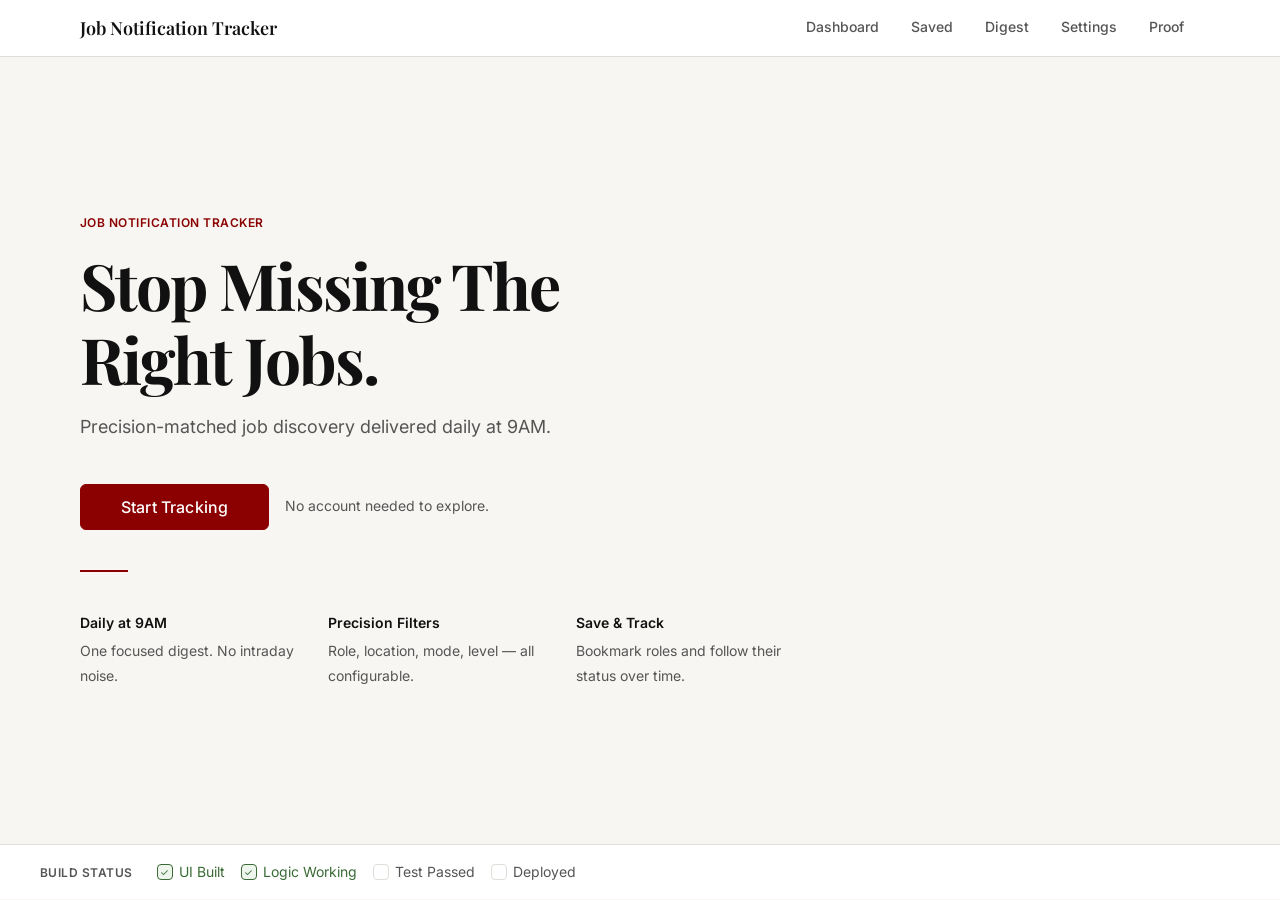
==== commit b7f155a0: "feat: add 60-job dataset, dashboard cards, filter bar, modal, saved page" ====
--- a/index.html
+++ b/index.html
@@ -7,18 +7,13 @@
     <title>Job Notification Tracker</title>
     <meta name="description" content="Precision-matched job discovery delivered daily at 9AM." />
     <link rel="stylesheet" href="design-system.css" />
-
     <style>
-        /* ─────────────────────────────────────────
-       APP SHELL
-    ───────────────────────────────────────── */
-
         /* ── NAV ── */
         .app-nav {
             position: sticky;
             top: 0;
             z-index: var(--z-topbar);
-            background-color: var(--color-surface);
+            background: var(--color-surface);
             border-bottom: var(--border);
         }
 
@@ -37,7 +32,6 @@
             font-size: var(--text-md);
             font-weight: 600;
             color: var(--color-text-primary);
-            letter-spacing: var(--tracking-tight);
             text-decoration: none;
             flex-shrink: 0;
         }
@@ -75,7 +69,6 @@
             border-bottom-color: var(--color-accent);
         }
 
-        /* ── HAMBURGER ── */
         .app-nav__hamburger {
             display: none;
             flex-direction: column;
@@ -116,7 +109,6 @@
             transform: translateY(-6.5px) rotate(-45deg);
         }
 
-        /* ── MOBILE DRAWER ── */
         .app-nav__drawer {
             display: none;
             flex-direction: column;
@@ -152,12 +144,7 @@
             border-left-color: var(--color-accent);
         }
 
-        /* ── OUTLET ── */
-        #app-outlet {
-            flex: 1;
-        }
-
-        /* ── PROOF FOOTER ── */
+        /* ── FOOTER ── */
         .app-footer {
             border-top: var(--border);
             background-color: var(--color-surface);
@@ -181,27 +168,419 @@
             color: var(--color-text-secondary);
         }
 
-        /* ══════════════════════════════════════
-       PAGE LAYOUTS
-    ══════════════════════════════════════ */
-
-        .page-container {
+        /* ── PAGE WRAPPERS ── */
+        .page-wrap {
+            max-width: var(--max-layout-width);
+            margin: 0 auto;
+            padding: var(--space-4);
+            min-height: calc(100vh - var(--topbar-height) - 57px);
+        }
+
+        .page-header {
+            margin-bottom: var(--space-4);
+        }
+
+        .page-header__eyebrow {
+            font-size: var(--text-xs);
+            font-weight: 600;
+            text-transform: uppercase;
+            letter-spacing: var(--tracking-wide);
+            color: var(--color-text-secondary);
+            margin-bottom: var(--space-1);
+        }
+
+        .page-header__heading {
+            font-family: var(--font-serif);
+            font-size: var(--text-2xl);
+            font-weight: 600;
+            letter-spacing: var(--tracking-tight);
+            color: var(--color-text-primary);
+            margin-bottom: var(--space-1);
+        }
+
+        .page-header__sub {
+            font-size: var(--text-base);
+            color: var(--color-text-secondary);
+            line-height: var(--leading-relaxed);
+            max-width: var(--max-text-width);
+        }
+
+        /* ── FILTER BAR ── */
+        .filter-bar {
+            background: var(--color-surface);
+            border: var(--border);
+            border-radius: var(--radius);
+            padding: var(--space-2) var(--space-3);
+            margin-bottom: var(--space-3);
+            display: flex;
+            flex-wrap: wrap;
+            gap: var(--space-2);
+            align-items: flex-end;
+        }
+
+        .filter-group {
+            display: flex;
+            flex-direction: column;
+            gap: 6px;
+            min-width: 140px;
+            flex: 1;
+        }
+
+        .filter-group--wide {
+            min-width: 200px;
+            flex: 2;
+        }
+
+        .filter-label {
+            font-size: var(--text-xs);
+            font-weight: 600;
+            text-transform: uppercase;
+            letter-spacing: var(--tracking-wide);
+            color: var(--color-text-secondary);
+        }
+
+        .filter-input {
+            width: 100%;
+            padding: 8px var(--space-2);
+            font-family: var(--font-sans);
+            font-size: var(--text-sm);
+            color: var(--color-text-primary);
+            background: var(--color-surface);
+            border: 1px solid var(--color-border);
+            border-radius: var(--radius);
+            appearance: none;
+            transition: border-color var(--transition);
+        }
+
+        .filter-input:focus {
+            outline: none;
+            border-color: var(--color-border-focus);
+        }
+
+        .filter-select-wrap {
+            position: relative;
+        }
+
+        .filter-select-wrap::after {
+            content: '';
+            position: absolute;
+            right: 10px;
+            top: 50%;
+            transform: translateY(-50%);
+            width: 0;
+            height: 0;
+            border-left: 4px solid transparent;
+            border-right: 4px solid transparent;
+            border-top: 4px solid var(--color-text-secondary);
+            pointer-events: none;
+        }
+
+        .filter-bar__actions {
+            display: flex;
+            align-items: flex-end;
+            gap: var(--space-1);
+        }
+
+        /* ── JOB GRID ── */
+        .job-grid {
+            display: grid;
+            grid-template-columns: repeat(auto-fill, minmax(320px, 1fr));
+            gap: var(--space-3);
+        }
+
+        .job-count {
+            font-size: var(--text-sm);
+            color: var(--color-text-secondary);
+            margin-bottom: var(--space-2);
+            font-weight: 500;
+        }
+
+        /* ── JOB CARD ── */
+        .job-card {
+            background: var(--color-surface);
+            border: var(--border);
+            border-radius: var(--radius);
+            padding: var(--space-3);
+            display: flex;
+            flex-direction: column;
+            gap: var(--space-2);
+            transition: border-color var(--transition);
+        }
+
+        .job-card:hover {
+            border-color: var(--color-text-secondary);
+        }
+
+        .job-card__top {
+            display: flex;
+            justify-content: space-between;
+            align-items: flex-start;
+            gap: var(--space-1);
+        }
+
+        .job-card__title {
+            font-family: var(--font-serif);
+            font-size: var(--text-lg);
+            font-weight: 500;
+            color: var(--color-text-primary);
+            line-height: var(--leading-tight);
+            margin-bottom: 2px;
+        }
+
+        .job-card__company {
+            font-size: var(--text-sm);
+            font-weight: 600;
+            color: var(--color-text-primary);
+        }
+
+        .job-card__meta {
+            font-size: var(--text-sm);
+            color: var(--color-text-secondary);
+            line-height: var(--leading-normal);
+        }
+
+        .job-card__tags {
+            display: flex;
+            flex-wrap: wrap;
+            gap: 6px;
+        }
+
+        .job-card__tag {
+            font-size: var(--text-xs);
+            font-weight: 500;
+            padding: 3px 8px;
+            background: var(--color-bg);
+            border: var(--border);
+            border-radius: var(--radius-full);
+            color: var(--color-text-secondary);
+        }
+
+        .job-card__salary {
+            font-size: var(--text-sm);
+            font-weight: 600;
+            color: var(--color-text-primary);
+        }
+
+        .job-card__footer {
+            display: flex;
+            align-items: center;
+            justify-content: space-between;
+            padding-top: var(--space-1);
+            border-top: var(--border);
+            margin-top: auto;
+        }
+
+        .job-card__posted {
+            font-size: var(--text-xs);
+            color: var(--color-text-secondary);
+        }
+
+        .job-card__actions {
+            display: flex;
+            gap: var(--space-1);
+        }
+
+        .source-badge {
+            font-size: 10px;
+            font-weight: 600;
+            text-transform: uppercase;
+            letter-spacing: .04em;
+            padding: 2px 7px;
+            border-radius: var(--radius-full);
+            border: 1px solid transparent;
+        }
+
+        .source-badge--LinkedIn {
+            background: #e8f0fe;
+            color: #1a56db;
+            border-color: #c3d5fb;
+        }
+
+        .source-badge--Naukri {
+            background: #fef3e2;
+            color: #92400e;
+            border-color: #fde68a;
+        }
+
+        .source-badge--Indeed {
+            background: #eefbf3;
+            color: #166534;
+            border-color: #bbf7d0;
+        }
+
+        /* ── EMPTY STATE ── */
+        .empty-state {
+            display: flex;
+            flex-direction: column;
+            align-items: center;
+            justify-content: center;
+            text-align: center;
+            padding: var(--space-5) var(--space-4);
+            min-height: 360px;
+            gap: var(--space-2);
+        }
+
+        .empty-state__ring {
+            width: 52px;
+            height: 52px;
+            border-radius: 50%;
+            border: var(--border);
+            display: flex;
+            align-items: center;
+            justify-content: center;
+            margin-bottom: var(--space-1);
+        }
+
+        .empty-state__ring-inner {
+            width: 14px;
+            height: 14px;
+            border-radius: 50%;
+            border: 1.5px solid var(--color-border);
+        }
+
+        .empty-state__heading {
+            font-family: var(--font-serif);
+            font-size: var(--text-xl);
+            font-weight: 600;
+            color: var(--color-text-primary);
+        }
+
+        .empty-state__sub {
+            font-size: var(--text-base);
+            color: var(--color-text-secondary);
+            line-height: var(--leading-relaxed);
+            max-width: 380px;
+        }
+
+        /* ── MODAL ── */
+        .modal-overlay {
+            display: none;
+            position: fixed;
+            inset: 0;
+            background: rgba(17, 17, 17, .45);
+            z-index: var(--z-overlay);
+            align-items: center;
+            justify-content: center;
+            padding: var(--space-3);
+        }
+
+        .modal-overlay.is-open {
+            display: flex;
+        }
+
+        .modal {
+            background: var(--color-surface);
+            border-radius: var(--radius);
+            width: 100%;
+            max-width: 640px;
+            max-height: 90vh;
+            overflow-y: auto;
+            display: flex;
+            flex-direction: column;
+        }
+
+        .modal__header {
+            display: flex;
+            align-items: flex-start;
+            justify-content: space-between;
+            padding: var(--space-3);
+            border-bottom: var(--border);
+            gap: var(--space-2);
+        }
+
+        .modal__title {
+            font-family: var(--font-serif);
+            font-size: var(--text-xl);
+            font-weight: 600;
+            color: var(--color-text-primary);
+        }
+
+        .modal__company {
+            font-size: var(--text-sm);
+            font-weight: 600;
+            color: var(--color-text-secondary);
+            margin-top: 4px;
+        }
+
+        .modal__close {
+            background: none;
+            border: none;
+            cursor: pointer;
+            font-size: 20px;
+            color: var(--color-text-secondary);
+            padding: 4px 8px;
+            border-radius: var(--radius-sm);
+            line-height: 1;
+            transition: background-color var(--transition), color var(--transition);
+        }
+
+        .modal__close:hover {
+            background: var(--color-bg);
+            color: var(--color-text-primary);
+        }
+
+        .modal__body {
+            padding: var(--space-3);
+            display: flex;
+            flex-direction: column;
+            gap: var(--space-3);
+        }
+
+        .modal__meta-row {
+            display: flex;
+            flex-wrap: wrap;
+            gap: var(--space-2);
+        }
+
+        .modal__meta-item {
+            font-size: var(--text-sm);
+            color: var(--color-text-secondary);
+        }
+
+        .modal__meta-item strong {
+            color: var(--color-text-primary);
+            font-weight: 600;
+        }
+
+        .modal__section-label {
+            font-size: var(--text-xs);
+            font-weight: 600;
+            text-transform: uppercase;
+            letter-spacing: var(--tracking-wide);
+            color: var(--color-text-secondary);
+            margin-bottom: var(--space-1);
+        }
+
+        .modal__desc {
+            font-size: var(--text-base);
+            color: var(--color-text-primary);
+            line-height: var(--leading-relaxed);
+        }
+
+        .modal__skills {
+            display: flex;
+            flex-wrap: wrap;
+            gap: var(--space-1);
+        }
+
+        .modal__footer {
+            padding: var(--space-2) var(--space-3);
+            border-top: var(--border);
+            display: flex;
+            gap: var(--space-2);
+            justify-content: flex-end;
+        }
+
+        /* ── LANDING ── */
+        .landing {
+            min-height: calc(100vh - var(--topbar-height) - 57px);
+            display: flex;
+            flex-direction: column;
+            align-items: flex-start;
+            justify-content: center;
             max-width: var(--max-layout-width);
             margin: 0 auto;
             padding: var(--space-5) var(--space-4);
-            min-height: calc(100vh - var(--topbar-height) - 57px);
-        }
-
-        /* ── LANDING PAGE ── */
-        .landing {
-            display: flex;
-            flex-direction: column;
-            align-items: flex-start;
-            justify-content: center;
-            min-height: calc(100vh - var(--topbar-height) - 57px);
-            padding: var(--space-5) var(--space-4);
-            max-width: var(--max-layout-width);
-            margin: 0 auto;
         }
 
         .landing__eyebrow {
@@ -224,7 +603,7 @@
             margin-bottom: var(--space-2);
         }
 
-        .landing__subtext {
+        .landing__sub {
             font-size: var(--text-md);
             color: var(--color-text-secondary);
             line-height: var(--leading-relaxed);
@@ -232,44 +611,26 @@
             margin-bottom: var(--space-4);
         }
 
-        .landing__cta-row {
-            display: flex;
-            align-items: center;
-            gap: var(--space-2);
-            flex-wrap: wrap;
-        }
-
-        .landing__meta {
-            font-size: var(--text-sm);
-            color: var(--color-text-secondary);
-        }
-
         .landing__divider {
             width: 48px;
             height: 2px;
-            background-color: var(--color-accent);
+            background: var(--color-accent);
+            border: none;
             margin: var(--space-4) 0;
-            border: none;
-        }
-
-        .landing__value-props {
+        }
+
+        .landing__props {
             display: grid;
             grid-template-columns: repeat(3, 1fr);
             gap: var(--space-3);
             max-width: 720px;
-            margin-top: var(--space-4);
-        }
-
-        .landing__prop {
-            display: flex;
-            flex-direction: column;
-            gap: var(--space-1);
         }
 
         .landing__prop-label {
             font-size: var(--text-sm);
             font-weight: 600;
             color: var(--color-text-primary);
+            margin-bottom: 4px;
         }
 
         .landing__prop-sub {
@@ -278,7 +639,7 @@
             line-height: var(--leading-relaxed);
         }
 
-        /* ── SETTINGS PAGE ── */
+        /* ── SETTINGS ── */
         .settings-layout {
             display: grid;
             grid-template-columns: 2fr 1fr;
@@ -292,55 +653,37 @@
             gap: var(--space-3);
         }
 
-        .settings-section {
-            display: flex;
-            flex-direction: column;
-            gap: var(--space-2);
-        }
-
-        .settings-section__title {
-            font-family: var(--font-serif);
-            font-size: var(--text-lg);
-            font-weight: 500;
-            color: var(--color-text-primary);
-            padding-bottom: var(--space-1);
-            border-bottom: var(--border);
-            margin-bottom: var(--space-1);
-        }
-
-        /* Tag-style chip input preview */
         .ds-tag-group {
             display: flex;
             flex-wrap: wrap;
-            gap: var(--space-1);
-            padding: var(--space-1);
+            gap: 6px;
+            padding: 8px var(--space-1);
             border: 1px solid var(--color-border);
             border-radius: var(--radius);
             background: var(--color-surface);
             min-height: 44px;
             align-items: center;
-            cursor: text;
         }
 
         .ds-tag {
             display: inline-flex;
             align-items: center;
-            gap: 6px;
+            gap: 5px;
             padding: 3px 10px;
-            background-color: var(--color-bg);
+            background: var(--color-bg);
             border: var(--border);
             border-radius: var(--radius-full);
             font-size: var(--text-sm);
-            color: var(--color-text-primary);
             font-weight: 500;
+            color: var(--color-text-primary);
         }
 
         .ds-tag__remove {
             font-size: 12px;
             color: var(--color-text-secondary);
-            cursor: pointer;
             background: none;
             border: none;
+            cursor: pointer;
             padding: 0;
             line-height: 1;
         }
@@ -350,7 +693,6 @@
             color: var(--color-text-placeholder);
         }
 
-        /* Mode button group */
         .ds-mode-group {
             display: flex;
             border: 1px solid var(--color-border);
@@ -377,17 +719,16 @@
         }
 
         .ds-mode-option:hover {
-            background-color: var(--color-bg);
+            background: var(--color-bg);
             color: var(--color-text-primary);
         }
 
         .ds-mode-option.is-selected {
-            background-color: var(--color-accent-subtle);
+            background: var(--color-accent-subtle);
             color: var(--color-accent);
             font-weight: 600;
         }
 
-        /* Experience level slider track preview */
         .ds-level-group {
             display: grid;
             grid-template-columns: repeat(4, 1fr);
@@ -395,7 +736,7 @@
         }
 
         .ds-level-option {
-            padding: var(--space-1) var(--space-1);
+            padding: var(--space-1);
             font-size: var(--text-sm);
             font-weight: 500;
             text-align: center;
@@ -413,13 +754,12 @@
         }
 
         .ds-level-option.is-selected {
-            background-color: var(--color-accent-subtle);
+            background: var(--color-accent-subtle);
             color: var(--color-accent);
             border-color: var(--color-accent);
         }
 
-        /* Settings sidebar info card */
-        .settings-info {
+        .settings-aside {
             display: flex;
             flex-direction: column;
             gap: var(--space-2);
@@ -427,8 +767,15 @@
             top: calc(var(--topbar-height) + var(--space-3));
         }
 
-        /* ── SHARED EMPTY STATE ── */
-        .empty-page {
+        /* ── PROOF ── */
+        .proof-wrap {
+            max-width: var(--max-layout-width);
+            margin: 0 auto;
+            padding: var(--space-4);
+        }
+
+        /* ── 404 ── */
+        .notfound {
             min-height: calc(100vh - var(--topbar-height) - 57px);
             display: flex;
             flex-direction: column;
@@ -438,112 +785,7 @@
             padding: var(--space-5) var(--space-4);
         }
 
-        .empty-page__ornament {
-            width: 56px;
-            height: 56px;
-            display: flex;
-            align-items: center;
-            justify-content: center;
-            border: var(--border);
-            border-radius: 50%;
-            margin-bottom: var(--space-3);
-        }
-
-        .empty-page__ornament-inner {
-            width: 16px;
-            height: 16px;
-            border-radius: 50%;
-            border: 1.5px solid var(--color-border);
-        }
-
-        .empty-page__eyebrow {
-            font-size: var(--text-xs);
-            font-weight: 600;
-            text-transform: uppercase;
-            letter-spacing: var(--tracking-wide);
-            color: var(--color-text-secondary);
-            margin-bottom: var(--space-1);
-        }
-
-        .empty-page__heading {
-            font-family: var(--font-serif);
-            font-size: var(--text-xl);
-            font-weight: 600;
-            color: var(--color-text-primary);
-            margin-bottom: var(--space-1);
-            max-width: 440px;
-        }
-
-        .empty-page__sub {
-            font-size: var(--text-base);
-            color: var(--color-text-secondary);
-            line-height: var(--leading-relaxed);
-            max-width: 400px;
-        }
-
-        .empty-page__action {
-            margin-top: var(--space-3);
-            display: flex;
-            flex-direction: column;
-            align-items: center;
-            gap: var(--space-1);
-        }
-
-        /* ── PROOF PAGE ── */
-        .proof-page {
-            padding: var(--space-5) var(--space-4);
-            max-width: var(--max-layout-width);
-            margin: 0 auto;
-        }
-
-        .proof-page__header {
-            margin-bottom: var(--space-4);
-            padding-bottom: var(--space-3);
-            border-bottom: var(--border);
-        }
-
-        /* ── PAGE HEADER (reused on settings, proof) ── */
-        .page-header {
-            margin-bottom: var(--space-4);
-        }
-
-        .page-header__eyebrow {
-            font-size: var(--text-xs);
-            font-weight: 600;
-            text-transform: uppercase;
-            letter-spacing: var(--tracking-wide);
-            color: var(--color-text-secondary);
-            margin-bottom: var(--space-1);
-        }
-
-        .page-header__heading {
-            font-family: var(--font-serif);
-            font-size: var(--text-2xl);
-            font-weight: 600;
-            letter-spacing: var(--tracking-tight);
-            color: var(--color-text-primary);
-            margin-bottom: var(--space-1);
-        }
-
-        .page-header__sub {
-            font-size: var(--text-base);
-            color: var(--color-text-secondary);
-            line-height: var(--leading-relaxed);
-            max-width: var(--max-text-width);
-        }
-
-        /* ── 404 ── */
-        .not-found-page {
-            min-height: calc(100vh - var(--topbar-height) - 57px);
-            display: flex;
-            flex-direction: column;
-            align-items: center;
-            justify-content: center;
-            text-align: center;
-            padding: var(--space-5) var(--space-4);
-        }
-
-        .not-found-page__code {
+        .notfound__code {
             font-family: var(--font-serif);
             font-size: 96px;
             font-weight: 700;
@@ -551,10 +793,9 @@
             line-height: 1;
             letter-spacing: -0.04em;
             margin-bottom: var(--space-2);
-            user-select: none;
-        }
-
-        .not-found-page__heading {
+        }
+
+        .notfound__heading {
             font-family: var(--font-serif);
             font-size: var(--text-xl);
             font-weight: 600;
@@ -562,30 +803,27 @@
             margin-bottom: var(--space-1);
         }
 
-        .not-found-page__sub {
+        .notfound__sub {
             font-size: var(--text-base);
             color: var(--color-text-secondary);
-            line-height: var(--leading-relaxed);
             max-width: 360px;
             margin-bottom: var(--space-3);
         }
 
         /* ── RESPONSIVE ── */
-        @media (max-width: 768px) {
-            .settings-layout {
+        @media(max-width:768px) {
+
+            .settings-layout,
+            .landing__props {
                 grid-template-columns: 1fr;
             }
 
-            .settings-info {
+            .settings-aside {
                 position: static;
             }
-
-            .landing__value-props {
-                grid-template-columns: 1fr 1fr;
-            }
-        }
-
-        @media (max-width: 640px) {
+        }
+
+        @media(max-width:640px) {
             .app-nav__links {
                 display: none;
             }
@@ -594,48 +832,37 @@
                 display: flex;
             }
 
-            .app-nav__inner {
-                padding: 0 var(--space-3);
+            .filter-bar {
+                flex-direction: column;
+            }
+
+            .filter-group,
+            .filter-group--wide {
+                min-width: unset;
+                width: 100%;
+            }
+
+            .job-grid {
+                grid-template-columns: 1fr;
             }
 
             .landing__headline {
                 font-size: var(--text-2xl);
             }
 
-            .landing {
-                padding: var(--space-4) var(--space-3);
-            }
-
-            .landing__value-props {
-                grid-template-columns: 1fr;
-            }
-
             .ds-level-group {
                 grid-template-columns: repeat(2, 1fr);
             }
-
-            .page-container {
-                padding: var(--space-4) var(--space-3);
-            }
-
-            .proof-page {
-                padding: var(--space-4) var(--space-3);
-            }
         }
     </style>
 </head>
 
 <body>
 
-    <!-- ══════════════════════════════════════════
-     NAVIGATION
-══════════════════════════════════════════ -->
+    <!-- NAV -->
     <nav class="app-nav" role="navigation" aria-label="Main navigation">
         <div class="app-nav__inner">
-            <a href="#/" class="app-nav__brand" aria-label="Job Notification Tracker — home">
-                Job Notification Tracker
-            </a>
-
+            <a href="#/" class="app-nav__brand">Job Notification Tracker</a>
             <ul class="app-nav__links" role="list">
                 <li><a href="#/dashboard" class="app-nav__link" data-route="dashboard">Dashboard</a></li>
                 <li><a href="#/saved" class="app-nav__link" data-route="saved">Saved</a></li>
@@ -643,7 +870,6 @@
                 <li><a href="#/settings" class="app-nav__link" data-route="settings">Settings</a></li>
                 <li><a href="#/proof" class="app-nav__link" data-route="proof">Proof</a></li>
             </ul>
-
             <button class="app-nav__hamburger" id="hamburger-btn" aria-expanded="false" aria-controls="mobile-drawer"
                 aria-label="Open navigation menu">
                 <span class="app-nav__hamburger-bar"></span>
@@ -651,8 +877,7 @@
                 <span class="app-nav__hamburger-bar"></span>
             </button>
         </div>
-
-        <div class="app-nav__drawer" id="mobile-drawer" role="list" aria-label="Mobile navigation">
+        <div class="app-nav__drawer" id="mobile-drawer" role="list">
             <a href="#/dashboard" class="app-nav__drawer-link" data-route="dashboard" role="listitem">Dashboard</a>
             <a href="#/saved" class="app-nav__drawer-link" data-route="saved" role="listitem">Saved</a>
             <a href="#/digest" class="app-nav__drawer-link" data-route="digest" role="listitem">Digest</a>
@@ -661,151 +886,150 @@
         </div>
     </nav>
 
-    <!-- ══════════════════════════════════════════
-     PAGE OUTLET
-══════════════════════════════════════════ -->
+    <!-- OUTLET -->
     <main id="app-outlet" role="main" aria-live="polite" aria-atomic="true"></main>
 
-    <!-- ══════════════════════════════════════════
-     PROOF FOOTER
-══════════════════════════════════════════ -->
+    <!-- MODAL -->
+    <div class="modal-overlay" id="job-modal" role="dialog" aria-modal="true" aria-labelledby="modal-title">
+        <div class="modal">
+            <div class="modal__header">
+                <div>
+                    <h2 class="modal__title" id="modal-title"></h2>
+                    <p class="modal__company" id="modal-company"></p>
+                </div>
+                <button class="modal__close" id="modal-close" aria-label="Close">✕</button>
+            </div>
+            <div class="modal__body">
+                <div class="modal__meta-row" id="modal-meta"></div>
+                <div>
+                    <p class="modal__section-label">About this role</p>
+                    <p class="modal__desc" id="modal-desc"></p>
+                </div>
+                <div>
+                    <p class="modal__section-label">Skills</p>
+                    <div class="modal__skills" id="modal-skills"></div>
+                </div>
+            </div>
+            <div class="modal__footer">
+                <button class="ds-btn ds-btn--secondary ds-btn--sm" id="modal-save-btn">Save Role</button>
+                <a class="ds-btn ds-btn--primary ds-btn--sm" id="modal-apply-btn" href="#" target="_blank"
+                    rel="noopener">Apply →</a>
+            </div>
+        </div>
+    </div>
+
+    <!-- PROOF FOOTER -->
     <footer class="app-footer" role="contentinfo">
         <div class="app-footer__inner">
             <span class="app-footer__label">Build status</span>
             <div class="ds-checklist">
-                <span class="ds-checklist__item ds-checklist__item--done">
-                    <span class="ds-checklist__box" aria-hidden="true"></span>
-                    UI Built
-                </span>
-                <span class="ds-checklist__item ds-checklist__item--done">
-                    <span class="ds-checklist__box" aria-hidden="true"></span>
-                    Logic Working
-                </span>
-                <span class="ds-checklist__item">
-                    <span class="ds-checklist__box" aria-hidden="true"></span>
-                    Test Passed
-                </span>
-                <span class="ds-checklist__item">
-                    <span class="ds-checklist__box" aria-hidden="true"></span>
-                    Deployed
-                </span>
+                <span class="ds-checklist__item ds-checklist__item--done"><span class="ds-checklist__box"
+                        aria-hidden="true"></span>UI Built</span>
+                <span class="ds-checklist__item ds-checklist__item--done"><span class="ds-checklist__box"
+                        aria-hidden="true"></span>Logic Working</span>
+                <span class="ds-checklist__item"><span class="ds-checklist__box" aria-hidden="true"></span>Test
+                    Passed</span>
+                <span class="ds-checklist__item"><span class="ds-checklist__box"
+                        aria-hidden="true"></span>Deployed</span>
             </div>
         </div>
     </footer>
 
-    <!-- ══════════════════════════════════════════
-     PAGE TEMPLATES (HTML strings)
-══════════════════════════════════════════ -->
+    <!-- STATIC PAGE TEMPLATES -->
     <template id="tpl-home">
-        <section class="landing" aria-labelledby="landing-heading">
+        <section class="landing" aria-labelledby="landing-h">
             <p class="landing__eyebrow">Job Notification Tracker</p>
-            <h1 class="landing__headline" id="landing-heading">Stop Missing The Right Jobs.</h1>
-            <p class="landing__subtext">Precision-matched job discovery delivered daily at 9AM.</p>
-            <div class="landing__cta-row">
+            <h1 class="landing__headline" id="landing-h">Stop Missing The Right Jobs.</h1>
+            <p class="landing__sub">Precision-matched job discovery delivered daily at 9AM.</p>
+            <div style="display:flex;align-items:center;gap:var(--space-2);flex-wrap:wrap;">
                 <a href="#/settings" class="ds-btn ds-btn--primary ds-btn--lg">Start Tracking</a>
-                <span class="landing__meta">No account needed to explore.</span>
+                <span style="font-size:var(--text-sm);color:var(--color-text-secondary);">No account needed to
+                    explore.</span>
             </div>
             <hr class="landing__divider" aria-hidden="true" />
-            <div class="landing__value-props" aria-label="Key features">
-                <div class="landing__prop">
-                    <span class="landing__prop-label">Daily at 9AM</span>
-                    <span class="landing__prop-sub">One focused digest. No intraday noise.</span>
+            <div class="landing__props">
+                <div>
+                    <p class="landing__prop-label">Daily at 9AM</p>
+                    <p class="landing__prop-sub">One focused digest. No intraday noise.</p>
                 </div>
-                <div class="landing__prop">
-                    <span class="landing__prop-label">Precision Filters</span>
-                    <span class="landing__prop-sub">Role, location, mode, level — all configurable.</span>
+                <div>
+                    <p class="landing__prop-label">Precision Filters</p>
+                    <p class="landing__prop-sub">Role, location, mode, level — all configurable.</p>
                 </div>
-                <div class="landing__prop">
-                    <span class="landing__prop-label">Save &amp; Track</span>
-                    <span class="landing__prop-sub">Bookmark roles and follow their status over time.</span>
+                <div>
+                    <p class="landing__prop-label">Save &amp; Track</p>
+                    <p class="landing__prop-sub">Bookmark roles and follow their status over time.</p>
                 </div>
             </div>
         </section>
     </template>
 
-    <template id="tpl-dashboard">
-        <div class="empty-page" aria-labelledby="dashboard-heading">
-            <div class="empty-page__ornament" aria-hidden="true">
-                <div class="empty-page__ornament-inner"></div>
+    <template id="tpl-digest">
+        <div class="empty-state">
+            <div class="empty-state__ring" aria-hidden="true">
+                <div class="empty-state__ring-inner"></div>
             </div>
-            <p class="empty-page__eyebrow">Dashboard</p>
-            <h1 class="empty-page__heading" id="dashboard-heading">No jobs yet.</h1>
-            <p class="empty-page__sub">
-                In the next step, you will load a realistic dataset of matched roles tailored to your preferences.
-            </p>
-            <div class="empty-page__action">
-                <a href="#/settings" class="ds-btn ds-btn--primary">Configure Preferences</a>
-                <span class="ds-body-sm">Set your filters first, then return here.</span>
+            <p class="ds-eyebrow">Daily Digest</p>
+            <h1 class="empty-state__heading">Your 9AM briefing.</h1>
+            <p class="empty-state__sub">Every morning, a curated summary of the highest-match roles will be compiled
+                here — no noise, no duplicates.</p>
+            <div
+                style="margin-top:var(--space-2);display:flex;flex-direction:column;align-items:center;gap:var(--space-1);">
+                <a href="#/settings" class="ds-btn ds-btn--secondary">Set Preferences First</a>
+                <span class="ds-body-sm">Digest logic will be built in an upcoming step.</span>
             </div>
         </div>
     </template>
 
     <template id="tpl-settings">
-        <div class="page-container">
+        <div class="page-wrap">
             <header class="page-header">
                 <p class="page-header__eyebrow">Configuration</p>
                 <h1 class="page-header__heading">Settings</h1>
-                <p class="page-header__sub">
-                    Define what you are looking for. Your preferences shape every match, digest, and alert.
-                </p>
+                <p class="page-header__sub">Define what you are looking for. Your preferences shape every match, digest,
+                    and alert.</p>
             </header>
-
             <div class="settings-layout">
-                <!-- Form -->
-                <div class="settings-form" aria-label="Preference form">
-
-                    <!-- Role keywords -->
+                <div class="settings-form">
                     <div class="ds-card">
-                        <div class="ds-card__header">
-                            <span class="ds-card__title">Role Keywords</span>
-                        </div>
+                        <div class="ds-card__header"><span class="ds-card__title">Role Keywords</span></div>
                         <div class="ds-card__body">
                             <div class="ds-field">
-                                <label class="ds-field__label" for="role-keywords">
-                                    Job titles or keywords <span class="ds-field__required" aria-hidden="true">*</span>
-                                </label>
-                                <div class="ds-tag-group" aria-label="Selected keywords" role="group">
+                                <label class="ds-field__label">Job titles or keywords <span class="ds-field__required"
+                                        aria-hidden="true">*</span></label>
+                                <div class="ds-tag-group">
                                     <span class="ds-tag">Product Manager <button class="ds-tag__remove"
-                                            aria-label="Remove Product Manager">×</button></span>
+                                            aria-label="Remove">×</button></span>
                                     <span class="ds-tag">Senior PM <button class="ds-tag__remove"
-                                            aria-label="Remove Senior PM">×</button></span>
+                                            aria-label="Remove">×</button></span>
                                     <span class="ds-tag-placeholder">Add a keyword…</span>
                                 </div>
-                                <span class="ds-field__hint">Add roles you want to track. Examples: "Product Manager",
-                                    "Growth PM", "Head of Product".</span>
+                                <span class="ds-field__hint">Examples: "SDE Intern", "Python Developer", "Data
+                                    Analyst".</span>
                             </div>
                         </div>
                     </div>
-
-                    <!-- Preferred locations -->
                     <div class="ds-card">
-                        <div class="ds-card__header">
-                            <span class="ds-card__title">Preferred Locations</span>
-                        </div>
+                        <div class="ds-card__header"><span class="ds-card__title">Preferred Locations</span></div>
                         <div class="ds-card__body">
                             <div class="ds-field">
-                                <label class="ds-field__label" for="locations">Cities or regions</label>
-                                <div class="ds-tag-group" aria-label="Selected locations" role="group">
+                                <label class="ds-field__label">Cities or regions</label>
+                                <div class="ds-tag-group">
                                     <span class="ds-tag">Bengaluru <button class="ds-tag__remove"
-                                            aria-label="Remove Bengaluru">×</button></span>
+                                            aria-label="Remove">×</button></span>
                                     <span class="ds-tag">Remote <button class="ds-tag__remove"
-                                            aria-label="Remove Remote">×</button></span>
+                                            aria-label="Remove">×</button></span>
                                     <span class="ds-tag-placeholder">Add a location…</span>
                                 </div>
-                                <span class="ds-field__hint">Leave empty to include all locations.</span>
                             </div>
                         </div>
                     </div>
-
-                    <!-- Work mode -->
                     <div class="ds-card">
-                        <div class="ds-card__header">
-                            <span class="ds-card__title">Work Mode</span>
-                        </div>
+                        <div class="ds-card__header"><span class="ds-card__title">Work Mode</span></div>
                         <div class="ds-card__body">
                             <div class="ds-field">
-                                <label class="ds-field__label" id="mode-label">Preferred arrangement</label>
-                                <div class="ds-mode-group" role="group" aria-labelledby="mode-label">
+                                <label class="ds-field__label" id="mode-lbl">Preferred arrangement</label>
+                                <div class="ds-mode-group" role="group" aria-labelledby="mode-lbl">
                                     <button class="ds-mode-option is-selected" aria-pressed="true">Remote</button>
                                     <button class="ds-mode-option" aria-pressed="false">Hybrid</button>
                                     <button class="ds-mode-option" aria-pressed="false">Onsite</button>
@@ -813,60 +1037,39 @@
                             </div>
                         </div>
                     </div>
-
-                    <!-- Experience level -->
                     <div class="ds-card">
-                        <div class="ds-card__header">
-                            <span class="ds-card__title">Experience Level</span>
-                        </div>
+                        <div class="ds-card__header"><span class="ds-card__title">Experience Level</span></div>
                         <div class="ds-card__body">
                             <div class="ds-field">
-                                <label class="ds-field__label" id="level-label">Your seniority</label>
-                                <div class="ds-level-group" role="group" aria-labelledby="level-label">
-                                    <button class="ds-level-option" aria-pressed="false">Internship</button>
-                                    <button class="ds-level-option" aria-pressed="false">Entry</button>
-                                    <button class="ds-level-option is-selected" aria-pressed="true">Mid-Senior</button>
-                                    <button class="ds-level-option" aria-pressed="false">Director+</button>
+                                <label class="ds-field__label" id="lvl-lbl">Your seniority</label>
+                                <div class="ds-level-group" role="group" aria-labelledby="lvl-lbl">
+                                    <button class="ds-level-option" aria-pressed="false">Fresher</button>
+                                    <button class="ds-level-option" aria-pressed="false">0–1 yr</button>
+                                    <button class="ds-level-option is-selected" aria-pressed="true">1–3 yrs</button>
+                                    <button class="ds-level-option" aria-pressed="false">3–5 yrs</button>
                                 </div>
-                                <span class="ds-field__hint">We use this to filter out irrelevant matches.</span>
                             </div>
                         </div>
                     </div>
-
-                    <!-- Save row (UI only) -->
-                    <div class="ds-flex ds-items-center ds-justify-between" style="padding-top: var(--space-1);">
+                    <div
+                        style="display:flex;align-items:center;justify-content:space-between;padding-top:var(--space-1);">
                         <span class="ds-body-sm">Preferences are stored locally in your browser.</span>
-                        <button class="ds-btn ds-btn--primary" disabled title="Logic will be added in the next step">
-                            Save Preferences
-                        </button>
+                        <button class="ds-btn ds-btn--primary" disabled title="Logic wired in the next step">Save
+                            Preferences</button>
                     </div>
                 </div>
-
-                <!-- Sidebar info -->
-                <aside class="settings-info" aria-label="Settings guidance">
+                <aside class="settings-aside">
                     <div class="ds-step-panel">
                         <p class="ds-step-panel__number">Step 1 of 4</p>
                         <p class="ds-step-panel__title">Configure your tracker</p>
-                        <p class="ds-step-panel__body">
-                            These preferences are used to filter and score job listings before they reach your dashboard
-                            or digest.
-                        </p>
+                        <p class="ds-step-panel__body">These preferences will filter and score job listings before they
+                            reach your dashboard or digest.</p>
                     </div>
-
                     <div class="ds-alert ds-alert--info">
                         <span class="ds-alert__icon" aria-hidden="true">i</span>
                         <div class="ds-alert__content">
-                            <p class="ds-alert__title">Preferences not saved yet</p>
-                            <p class="ds-alert__message">Saving logic will be wired in the next build step. This is a UI
-                                skeleton.</p>
-                        </div>
-                    </div>
-
-                    <div class="ds-card ds-card--sm">
-                        <div class="ds-card__body">
-                            <p class="ds-eyebrow ds-mb-1">What happens next</p>
-                            <p class="ds-body-sm">Your preferences will shape daily digests, dashboard rankings, and
-                                saved job alerts.</p>
+                            <p class="ds-alert__title">UI skeleton only</p>
+                            <p class="ds-alert__message">Saving logic will be wired in the next build step.</p>
                         </div>
                     </div>
                 </aside>
@@ -874,230 +1077,334 @@
         </div>
     </template>
 
-    <template id="tpl-saved">
-        <div class="empty-page" aria-labelledby="saved-heading">
-            <div class="empty-page__ornament" aria-hidden="true">
-                <div class="empty-page__ornament-inner"></div>
-            </div>
-            <p class="empty-page__eyebrow">Saved Roles</p>
-            <h1 class="empty-page__heading" id="saved-heading">Your shortlist lives here.</h1>
-            <p class="empty-page__sub">
-                Roles you bookmark from your dashboard or digest will appear here for easy review and comparison.
-            </p>
-            <div class="empty-page__action">
-                <a href="#/dashboard" class="ds-btn ds-btn--secondary">Go to Dashboard</a>
-            </div>
-        </div>
-    </template>
-
-    <template id="tpl-digest">
-        <div class="empty-page" aria-labelledby="digest-heading">
-            <div class="empty-page__ornament" aria-hidden="true">
-                <div class="empty-page__ornament-inner"></div>
-            </div>
-            <p class="empty-page__eyebrow">Daily Digest</p>
-            <h1 class="empty-page__heading" id="digest-heading">Your 9AM briefing.</h1>
-            <p class="empty-page__sub">
-                Every morning, a curated summary of the highest-match roles will be compiled here — no noise, no
-                duplicates.
-            </p>
-            <div class="empty-page__action">
-                <a href="#/settings" class="ds-btn ds-btn--secondary">Set Preferences First</a>
-                <span class="ds-body-sm">Digest logic will be built in an upcoming step.</span>
-            </div>
-        </div>
-    </template>
-
     <template id="tpl-proof">
-        <div class="proof-page">
-            <header class="proof-page__header">
+        <div class="proof-wrap">
+            <header class="page-header">
                 <p class="page-header__eyebrow">Build Log</p>
-                <h1 class="page-header__heading"
-                    style="font-family: var(--font-serif); font-size: var(--text-2xl); font-weight: 600; letter-spacing: var(--tracking-tight); color: var(--color-text-primary); margin-bottom: var(--space-1);">
-                    Proof</h1>
-                <p class="page-header__sub">
-                    Artifacts, screenshots, and evidence of each build step will be collected here.
-                </p>
+                <h1 class="page-header__heading">Proof</h1>
+                <p class="page-header__sub">Artifacts and evidence of each build step collected here.</p>
             </header>
-
             <div class="ds-card">
                 <div class="ds-card__body">
-                    <div class="ds-checklist"
-                        style="flex-direction: column; align-items: flex-start; gap: var(--space-2);">
-                        <span class="ds-checklist__item ds-checklist__item--done">
-                            <span class="ds-checklist__box" aria-hidden="true"></span>
-                            <span><strong>Design System</strong> — CSS tokens, typography, spacing, components</span>
-                        </span>
-                        <span class="ds-checklist__item ds-checklist__item--done">
-                            <span class="ds-checklist__box" aria-hidden="true"></span>
-                            <span><strong>Route Skeleton</strong> — Navigation shell, all routes, 404 page</span>
-                        </span>
-                        <span class="ds-checklist__item ds-checklist__item--done">
-                            <span class="ds-checklist__box" aria-hidden="true"></span>
-                            <span><strong>App Skeleton</strong> — Landing page, Settings UI, empty states</span>
-                        </span>
-                        <span class="ds-checklist__item">
-                            <span class="ds-checklist__box" aria-hidden="true"></span>
-                            <span><strong>Data Layer</strong> — Realistic job dataset loaded into dashboard</span>
-                        </span>
-                        <span class="ds-checklist__item">
-                            <span class="ds-checklist__box" aria-hidden="true"></span>
-                            <span><strong>Digest Logic</strong> — Daily 9AM summary generation</span>
-                        </span>
-                        <span class="ds-checklist__item">
-                            <span class="ds-checklist__box" aria-hidden="true"></span>
-                            <span><strong>Save &amp; Persist</strong> — Bookmarks stored in localStorage</span>
-                        </span>
+                    <div class="ds-checklist" style="flex-direction:column;align-items:flex-start;gap:var(--space-2);">
+                        <span class="ds-checklist__item ds-checklist__item--done"><span class="ds-checklist__box"
+                                aria-hidden="true"></span><span><strong>Design System</strong> — CSS tokens, typography,
+                                spacing, components</span></span>
+                        <span class="ds-checklist__item ds-checklist__item--done"><span class="ds-checklist__box"
+                                aria-hidden="true"></span><span><strong>Route Skeleton</strong> — Navigation shell, all
+                                routes, 404 page</span></span>
+                        <span class="ds-checklist__item ds-checklist__item--done"><span class="ds-checklist__box"
+                                aria-hidden="true"></span><span><strong>App Skeleton</strong> — Landing page, Settings
+                                UI, empty states</span></span>
+                        <span class="ds-checklist__item ds-checklist__item--done"><span class="ds-checklist__box"
+                                aria-hidden="true"></span><span><strong>Data Layer</strong> — 60 realistic Indian tech
+                                jobs rendered on Dashboard</span></span>
+                        <span class="ds-checklist__item"><span class="ds-checklist__box"
+                                aria-hidden="true"></span><span><strong>Digest Logic</strong> — Daily 9AM summary
+                                generation</span></span>
+                        <span class="ds-checklist__item"><span class="ds-checklist__box"
+                                aria-hidden="true"></span><span><strong>Deployed</strong> — Live on hosting
+                                platform</span></span>
                     </div>
                 </div>
             </div>
         </div>
     </template>
 
-    <template id="tpl-404">
-        <div class="not-found-page" role="region" aria-label="Page not found">
-            <p class="not-found-page__code" aria-hidden="true">404</p>
-            <h1 class="not-found-page__heading">Page Not Found</h1>
-            <p class="not-found-page__sub">The page you are looking for does not exist.</p>
-            <a href="#/" class="ds-btn ds-btn--primary">Go to Home</a>
-        </div>
-    </template>
-
-    <!-- ══════════════════════════════════════════
-     ROUTER & APP LOGIC
-══════════════════════════════════════════ -->
+    <!-- SCRIPTS -->
+    <script src="jobs.js"></script>
     <script>
         'use strict';
 
-        /* ─────────────────────────────────────────
-           ROUTE MAP: segment → template ID + title
-        ───────────────────────────────────────── */
+        /* ── SAVED JOBS (localStorage) ── */
+        const SAVED_KEY = 'jnt_saved_v1';
+        function getSaved() { try { return new Set(JSON.parse(localStorage.getItem(SAVED_KEY) || '[]')); } catch (_) { return new Set(); } }
+        function setSaved(s) { localStorage.setItem(SAVED_KEY, JSON.stringify([...s])); }
+        function toggleSave(id) { const s = getSaved(); s.has(id) ? s.delete(id) : s.add(id); setSaved(s); return s.has(id); }
+        function isSaved(id) { return getSaved().has(id); }
+
+        /* ── FILTER STATE ── */
+        const F = { keyword: '', location: '', mode: '', experience: '', source: '', sort: 'latest' };
+
+        /* ── HELPERS ── */
+        const esc = s => String(s).replace(/&/g, '&amp;').replace(/</g, '&lt;').replace(/>/g, '&gt;');
+        function postedLabel(d) { if (d === 0) return 'Today'; if (d === 1) return '1 day ago'; return `${d} days ago`; }
+
+        /* ── JOB CARD HTML ── */
+        function jobCardHTML(j) {
+            const saved = isSaved(j.id);
+            return `
+  <article class="job-card" data-id="${j.id}">
+    <div class="job-card__top">
+      <div>
+        <h3 class="job-card__title">${esc(j.title)}</h3>
+        <p class="job-card__company">${esc(j.company)}</p>
+      </div>
+      <span class="source-badge source-badge--${esc(j.source)}">${esc(j.source)}</span>
+    </div>
+    <p class="job-card__meta">${esc(j.location)} · ${esc(j.mode)} · ${esc(j.experience)}</p>
+    <p class="job-card__salary">${esc(j.salaryRange)}</p>
+    <div class="job-card__tags">${j.skills.slice(0, 3).map(sk => `<span class="job-card__tag">${esc(sk)}</span>`).join('')}</div>
+    <div class="job-card__footer">
+      <span class="job-card__posted">${postedLabel(j.postedDaysAgo)}</span>
+      <div class="job-card__actions">
+        <button class="ds-btn ds-btn--ghost ds-btn--sm" onclick="openModal(${j.id})">View</button>
+        <button class="ds-btn ds-btn--secondary ds-btn--sm save-btn" data-id="${j.id}" onclick="handleSave(${j.id},this)">${saved ? 'Saved ✓' : 'Save'}</button>
+        <a class="ds-btn ds-btn--primary ds-btn--sm" href="${esc(j.applyUrl)}" target="_blank" rel="noopener">Apply</a>
+      </div>
+    </div>
+  </article>`;
+        }
+
+        /* ── FILTER JOBS ── */
+        function filterJobs(jobs) {
+            let result = [...jobs];
+            const kw = F.keyword.toLowerCase().trim();
+            if (kw) result = result.filter(j => j.title.toLowerCase().includes(kw) || j.company.toLowerCase().includes(kw) || j.skills.some(s => s.toLowerCase().includes(kw)));
+            if (F.location) result = result.filter(j => j.location === F.location || (F.location === 'Remote' && j.mode === 'Remote'));
+            if (F.mode) result = result.filter(j => j.mode === F.mode);
+            if (F.experience) result = result.filter(j => j.experience === F.experience);
+            if (F.source) result = result.filter(j => j.source === F.source);
+            if (F.sort === 'latest') result.sort((a, b) => a.postedDaysAgo - b.postedDaysAgo);
+            else if (F.sort === 'oldest') result.sort((a, b) => b.postedDaysAgo - a.postedDaysAgo);
+            return result;
+        }
+
+        /* ── RENDER DASHBOARD ── */
+        function renderDashboard() {
+            const jobs = window.JOBS || [];
+            const locs = [...new Set(jobs.map(j => j.location))].sort();
+            const outlet = document.getElementById('app-outlet');
+            outlet.innerHTML = `
+  <div class="page-wrap">
+    <header class="page-header">
+      <p class="page-header__eyebrow">Live Listings</p>
+      <h1 class="page-header__heading">Dashboard</h1>
+      <p class="page-header__sub">Browse ${jobs.length} matched roles curated for Indian tech professionals.</p>
+    </header>
+    <div class="filter-bar">
+      <div class="filter-group filter-group--wide">
+        <label class="filter-label" for="f-keyword">Search</label>
+        <input class="filter-input" id="f-keyword" type="search" placeholder="Title, company or skill…" value="${esc(F.keyword)}" />
+      </div>
+      <div class="filter-group">
+        <label class="filter-label" for="f-location">Location</label>
+        <div class="filter-select-wrap">
+          <select class="filter-input" id="f-location">
+            <option value="">All locations</option>
+            ${locs.map(l => `<option value="${esc(l)}"${F.location === l ? ' selected' : ''}>${esc(l)}</option>`).join('')}
+          </select>
+        </div>
+      </div>
+      <div class="filter-group">
+        <label class="filter-label" for="f-mode">Mode</label>
+        <div class="filter-select-wrap">
+          <select class="filter-input" id="f-mode">
+            <option value="">All modes</option>
+            ${['Remote', 'Hybrid', 'Onsite'].map(m => `<option value="${m}"${F.mode === m ? ' selected' : ''}>${m}</option>`).join('')}
+          </select>
+        </div>
+      </div>
+      <div class="filter-group">
+        <label class="filter-label" for="f-exp">Experience</label>
+        <div class="filter-select-wrap">
+          <select class="filter-input" id="f-exp">
+            <option value="">All levels</option>
+            ${['Fresher', '0-1', '1-3', '3-5'].map(e => `<option value="${e}"${F.experience === e ? ' selected' : ''}>${e === 'Fresher' ? 'Fresher' : e + ' yrs'}</option>`).join('')}
+          </select>
+        </div>
+      </div>
+      <div class="filter-group">
+        <label class="filter-label" for="f-source">Source</label>
+        <div class="filter-select-wrap">
+          <select class="filter-input" id="f-source">
+            <option value="">All sources</option>
+            ${['LinkedIn', 'Naukri', 'Indeed'].map(s => `<option value="${s}"${F.source === s ? ' selected' : ''}>${s}</option>`).join('')}
+          </select>
+        </div>
+      </div>
+      <div class="filter-group">
+        <label class="filter-label" for="f-sort">Sort</label>
+        <div class="filter-select-wrap">
+          <select class="filter-input" id="f-sort">
+            <option value="latest"${F.sort === 'latest' ? ' selected' : ''}>Latest first</option>
+            <option value="oldest"${F.sort === 'oldest' ? ' selected' : ''}>Oldest first</option>
+          </select>
+        </div>
+      </div>
+    </div>
+    <div id="job-results"></div>
+  </div>`;
+            bindFilters();
+            renderJobResults();
+        }
+
+        function renderJobResults() {
+            const filtered = filterJobs(window.JOBS || []);
+            const container = document.getElementById('job-results');
+            if (!container) return;
+            if (!filtered.length) {
+                container.innerHTML = `<div class="empty-state"><div class="empty-state__ring" aria-hidden="true"><div class="empty-state__ring-inner"></div></div><h2 class="empty-state__heading">No jobs match your search.</h2><p class="empty-state__sub">Try adjusting your filters or clearing the keyword search.</p><button class="ds-btn ds-btn--secondary" style="margin-top:var(--space-2);" onclick="clearFilters()">Clear Filters</button></div>`;
+                return;
+            }
+            container.innerHTML = `<p class="job-count">${filtered.length} role${filtered.length !== 1 ? 's' : ''} found</p><div class="job-grid">${filtered.map(jobCardHTML).join('')}</div>`;
+        }
+
+        function bindFilters() {
+            const bind = (id, key) => {
+                const el = document.getElementById(id);
+                if (!el) return;
+                el.addEventListener('input', () => { F[key] = el.value; renderJobResults(); });
+            };
+            bind('f-keyword', 'keyword'); bind('f-location', 'location');
+            bind('f-mode', 'mode'); bind('f-exp', 'experience');
+            bind('f-source', 'source'); bind('f-sort', 'sort');
+        }
+
+        function clearFilters() {
+            Object.keys(F).forEach(k => F[k] = k === 'sort' ? 'latest' : '');
+            renderDashboard();
+        }
+
+        /* ── RENDER SAVED ── */
+        function renderSaved() {
+            const saved = getSaved();
+            const jobs = (window.JOBS || []).filter(j => saved.has(j.id));
+            const outlet = document.getElementById('app-outlet');
+            let body;
+            if (!jobs.length) {
+                body = `<div class="empty-state">
+      <div class="empty-state__ring" aria-hidden="true"><div class="empty-state__ring-inner"></div></div>
+      <p class="ds-eyebrow">Saved Roles</p>
+      <h1 class="empty-state__heading">Your shortlist lives here.</h1>
+      <p class="empty-state__sub">Roles you bookmark from the dashboard will appear here for easy review and comparison.</p>
+      <a href="#/dashboard" class="ds-btn ds-btn--secondary" style="margin-top:var(--space-2);">Go to Dashboard</a>
+    </div>`;
+            } else {
+                body = `<div class="page-wrap">
+      <header class="page-header">
+        <p class="page-header__eyebrow">Saved Roles</p>
+        <h1 class="page-header__heading">Your Shortlist</h1>
+        <p class="page-header__sub">${jobs.length} role${jobs.length !== 1 ? 's' : ''} saved.</p>
+      </header>
+      <div class="job-grid">${jobs.map(jobCardHTML).join('')}</div>
+    </div>`;
+            }
+            outlet.innerHTML = body;
+        }
+
+        /* ── MODAL ── */
+        function openModal(id) {
+            const j = (window.JOBS || []).find(x => x.id === id); if (!j) return;
+            document.getElementById('modal-title').textContent = j.title;
+            document.getElementById('modal-company').textContent = j.company;
+            document.getElementById('modal-meta').innerHTML = [
+                `<span class="modal__meta-item"><strong>${j.location}</strong></span>`,
+                `<span class="modal__meta-item">· ${j.mode}</span>`,
+                `<span class="modal__meta-item">· ${j.experience === 'Fresher' ? 'Fresher' : j.experience + ' yrs'}</span>`,
+                `<span class="modal__meta-item">· <strong>${j.salaryRange}</strong></span>`,
+                `<span class="modal__meta-item">· ${postedLabel(j.postedDaysAgo)}</span>`,
+                `<span class="modal__meta-item" style="margin-left:auto;"><span class="source-badge source-badge--${esc(j.source)}">${esc(j.source)}</span></span>`
+            ].join('');
+            document.getElementById('modal-desc').textContent = j.description;
+            document.getElementById('modal-skills').innerHTML = j.skills.map(s => `<span class="job-card__tag">${esc(s)}</span>`).join('');
+            const applyBtn = document.getElementById('modal-apply-btn');
+            applyBtn.href = j.applyUrl;
+            const saveBtn = document.getElementById('modal-save-btn');
+            saveBtn.textContent = isSaved(id) ? 'Saved ✓' : 'Save Role';
+            saveBtn.onclick = () => { toggleSave(id); saveBtn.textContent = isSaved(id) ? 'Saved ✓' : 'Save Role'; syncSaveBtns(id); };
+            document.getElementById('job-modal').classList.add('is-open');
+            document.body.style.overflow = 'hidden';
+        }
+
+        function closeModal() {
+            document.getElementById('job-modal').classList.remove('is-open');
+            document.body.style.overflow = '';
+        }
+
+        function handleSave(id, btn) {
+            toggleSave(id);
+            btn.textContent = isSaved(id) ? 'Saved ✓' : 'Save';
+            syncSaveBtns(id);
+        }
+
+        function syncSaveBtns(id) {
+            document.querySelectorAll(`.save-btn[data-id="${id}"]`).forEach(b => {
+                b.textContent = isSaved(id) ? 'Saved ✓' : 'Save';
+            });
+        }
+
+        document.getElementById('modal-close').addEventListener('click', closeModal);
+        document.getElementById('job-modal').addEventListener('click', e => { if (e.target === e.currentTarget) closeModal(); });
+        document.addEventListener('keydown', e => { if (e.key === 'Escape') closeModal(); });
+
+        /* ── ROUTER ── */
         const ROUTES = {
             '': { tpl: 'tpl-home', title: 'Home' },
-            'dashboard': { tpl: 'tpl-dashboard', title: 'Dashboard' },
+            'digest': { tpl: 'tpl-digest', title: 'Digest' },
             'settings': { tpl: 'tpl-settings', title: 'Settings' },
-            'saved': { tpl: 'tpl-saved', title: 'Saved' },
-            'digest': { tpl: 'tpl-digest', title: 'Digest' },
             'proof': { tpl: 'tpl-proof', title: 'Proof' },
         };
 
-        const outlet = document.getElementById('app-outlet');
-
-        /* ─────────────────────────────────────────
-           ROUTER
-        ───────────────────────────────────────── */
-        function getSegment() {
-            const hash = window.location.hash;
-            return hash.replace(/^#\/?/, '').split('/')[0].toLowerCase().trim();
-        }
+        function getSegment() { return (window.location.hash || '').replace(/^#\/?/, '').split('/')[0].toLowerCase().trim(); }
 
         function navigate() {
-            const segment = getSegment();
-            const route = ROUTES[segment];
-            const tplId = route ? route.tpl : 'tpl-404';
-            const tpl = document.getElementById(tplId);
-
-            outlet.innerHTML = '';
-            if (tpl) {
-                outlet.appendChild(tpl.content.cloneNode(true));
+            const seg = getSegment();
+            const outlet = document.getElementById('app-outlet');
+            if (seg === 'dashboard') { renderDashboard(); }
+            else if (seg === 'saved') { renderSaved(); }
+            else {
+                const route = ROUTES[seg];
+                if (route) {
+                    const tpl = document.getElementById(route.tpl);
+                    outlet.innerHTML = ''; if (tpl) outlet.appendChild(tpl.content.cloneNode(true));
+                    document.title = `${route.title} — Job Notification Tracker`;
+                    bindSettingsUI();
+                } else {
+                    outlet.innerHTML = `<div class="notfound"><p class="notfound__code" aria-hidden="true">404</p><h1 class="notfound__heading">Page Not Found</h1><p class="notfound__sub">The page you are looking for does not exist.</p><a href="#/" class="ds-btn ds-btn--primary">Go to Home</a></div>`;
+                    document.title = 'Not Found — Job Notification Tracker';
+                }
             }
-
-            document.title = route
-                ? `${route.title} — Job Notification Tracker`
-                : 'Not Found — Job Notification Tracker';
-
-            syncActiveLinks(segment);
+            syncNav(seg);
             closeMobileDrawer();
             window.scrollTo({ top: 0, behavior: 'instant' });
-
-            // Bind interactive elements after render
-            bindModeButtons();
-            bindLevelButtons();
-        }
-
-        /* ─────────────────────────────────────────
-           ACTIVE LINK SYNC
-        ───────────────────────────────────────── */
-        function syncActiveLinks(segment) {
-            document.querySelectorAll('[data-route]').forEach(link => {
-                const matches = link.dataset.route === segment;
-                link.classList.toggle('is-active', matches);
-                link.setAttribute('aria-current', matches ? 'page' : 'false');
+        }
+
+        function syncNav(seg) {
+            document.querySelectorAll('[data-route]').forEach(l => {
+                const match = l.dataset.route === seg;
+                l.classList.toggle('is-active', match);
+                l.setAttribute('aria-current', match ? 'page' : 'false');
             });
         }
 
-        /* ─────────────────────────────────────────
-           SETTINGS — Mode / Level toggles (UI only)
-        ───────────────────────────────────────── */
-        function bindModeButtons() {
+        function bindSettingsUI() {
             document.querySelectorAll('.ds-mode-group .ds-mode-option').forEach(btn => {
                 btn.addEventListener('click', () => {
-                    const group = btn.parentElement;
-                    group.querySelectorAll('.ds-mode-option').forEach(b => {
-                        b.classList.remove('is-selected');
-                        b.setAttribute('aria-pressed', 'false');
-                    });
-                    btn.classList.add('is-selected');
-                    btn.setAttribute('aria-pressed', 'true');
+                    btn.parentElement.querySelectorAll('.ds-mode-option').forEach(b => { b.classList.remove('is-selected'); b.setAttribute('aria-pressed', 'false'); });
+                    btn.classList.add('is-selected'); btn.setAttribute('aria-pressed', 'true');
                 });
             });
-        }
-
-        function bindLevelButtons() {
             document.querySelectorAll('.ds-level-group .ds-level-option').forEach(btn => {
                 btn.addEventListener('click', () => {
-                    const group = btn.parentElement;
-                    group.querySelectorAll('.ds-level-option').forEach(b => {
-                        b.classList.remove('is-selected');
-                        b.setAttribute('aria-pressed', 'false');
-                    });
-                    btn.classList.add('is-selected');
-                    btn.setAttribute('aria-pressed', 'true');
+                    btn.parentElement.querySelectorAll('.ds-level-option').forEach(b => { b.classList.remove('is-selected'); b.setAttribute('aria-pressed', 'false'); });
+                    btn.classList.add('is-selected'); btn.setAttribute('aria-pressed', 'true');
                 });
             });
         }
 
-        /* ─────────────────────────────────────────
-           MOBILE HAMBURGER
-        ───────────────────────────────────────── */
+        /* ── HAMBURGER ── */
         const hamburger = document.getElementById('hamburger-btn');
         const drawer = document.getElementById('mobile-drawer');
-
-        function closeMobileDrawer() {
-            drawer.classList.remove('is-open');
-            hamburger.setAttribute('aria-expanded', 'false');
-            hamburger.setAttribute('aria-label', 'Open navigation menu');
-        }
-        function openMobileDrawer() {
-            drawer.classList.add('is-open');
-            hamburger.setAttribute('aria-expanded', 'true');
-            hamburger.setAttribute('aria-label', 'Close navigation menu');
-        }
-
-        hamburger.addEventListener('click', () => {
-            drawer.classList.contains('is-open') ? closeMobileDrawer() : openMobileDrawer();
-        });
-
-        document.addEventListener('click', (e) => {
-            if (!e.target.closest('.app-nav')) closeMobileDrawer();
-        });
-
-        document.addEventListener('keydown', (e) => {
-            if (e.key === 'Escape') closeMobileDrawer();
-        });
-
-        /* ─────────────────────────────────────────
-           BOOTSTRAP
-        ───────────────────────────────────────── */
+        function closeMobileDrawer() { drawer.classList.remove('is-open'); hamburger.setAttribute('aria-expanded', 'false'); }
+        hamburger.addEventListener('click', () => { const open = drawer.classList.contains('is-open'); open ? closeMobileDrawer() : (drawer.classList.add('is-open'), hamburger.setAttribute('aria-expanded', 'true')); });
+        document.addEventListener('click', e => { if (!e.target.closest('.app-nav')) closeMobileDrawer(); });
+        document.addEventListener('keydown', e => { if (e.key === 'Escape') closeMobileDrawer(); });
+
+        /* ── BOOT ── */
         window.addEventListener('hashchange', navigate);
-
-        if (!window.location.hash || window.location.hash === '#') {
-            window.location.replace('#/');
-        } else {
-            navigate();
-        }
+        if (!window.location.hash || window.location.hash === '#') { window.location.replace('#/'); } else { navigate(); }
     </script>
-
 </body>
 
 </html>
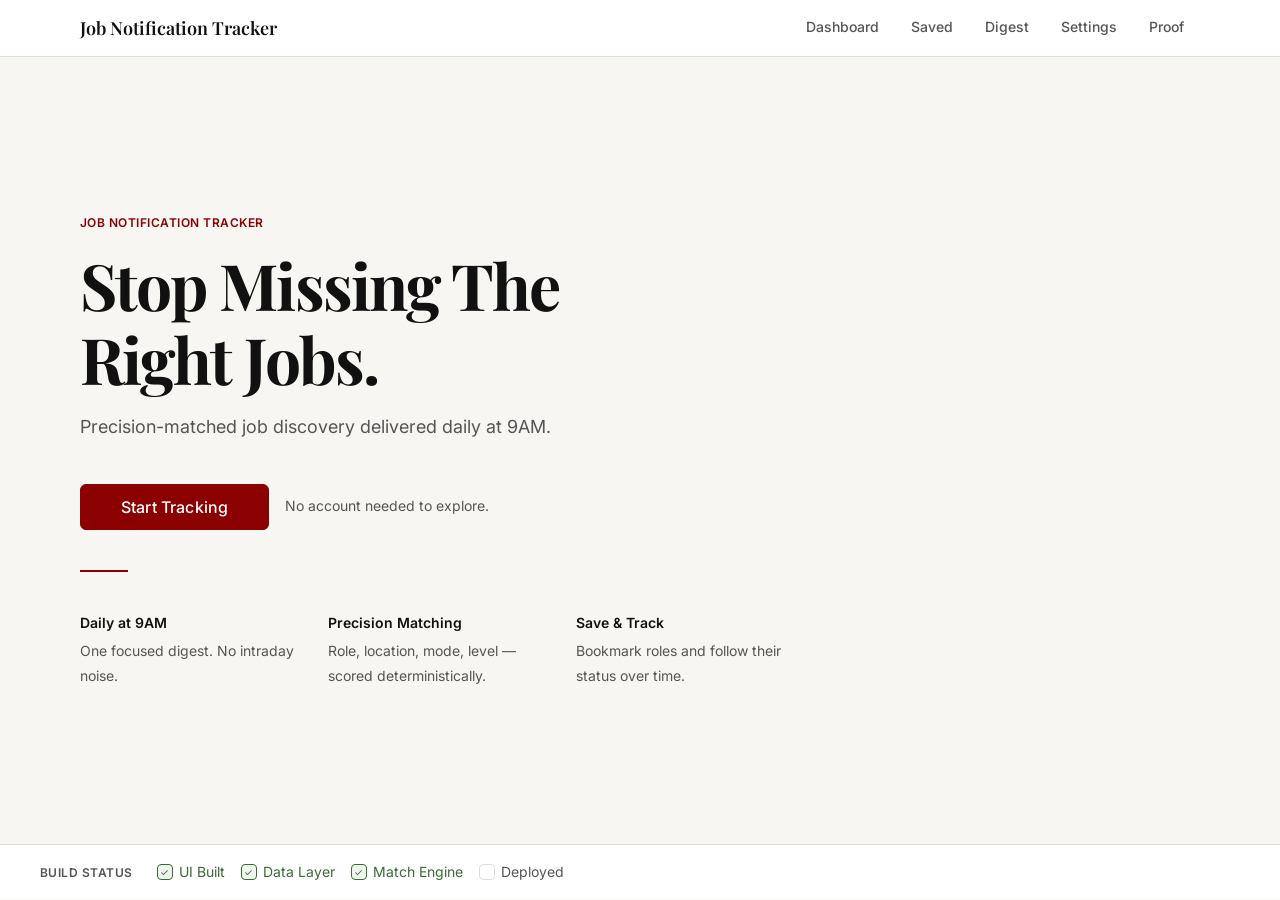
==== commit e8d8e140: "feat: add match score engine, prefs form, show-only-matches toggle, score badges" ====
--- a/index.html
+++ b/index.html
@@ -8,7 +8,7 @@
     <meta name="description" content="Precision-matched job discovery delivered daily at 9AM." />
     <link rel="stylesheet" href="design-system.css" />
     <style>
-        /* ── NAV ── */
+        /* NAV */
         .app-nav {
             position: sticky;
             top: 0;
@@ -34,10 +34,6 @@
             color: var(--color-text-primary);
             text-decoration: none;
             flex-shrink: 0;
-        }
-
-        .app-nav__brand:hover {
-            color: var(--color-text-primary);
         }
 
         .app-nav__links {
@@ -144,7 +140,7 @@
             border-left-color: var(--color-accent);
         }
 
-        /* ── FOOTER ── */
+        /* FOOTER */
         .app-footer {
             border-top: var(--border);
             background-color: var(--color-surface);
@@ -168,7 +164,7 @@
             color: var(--color-text-secondary);
         }
 
-        /* ── PAGE WRAPPERS ── */
+        /* PAGE */
         .page-wrap {
             max-width: var(--max-layout-width);
             margin: 0 auto;
@@ -205,13 +201,13 @@
             max-width: var(--max-text-width);
         }
 
-        /* ── FILTER BAR ── */
+        /* FILTER BAR */
         .filter-bar {
             background: var(--color-surface);
             border: var(--border);
             border-radius: var(--radius);
             padding: var(--space-2) var(--space-3);
-            margin-bottom: var(--space-3);
+            margin-bottom: var(--space-2);
             display: flex;
             flex-wrap: wrap;
             gap: var(--space-2);
@@ -222,12 +218,12 @@
             display: flex;
             flex-direction: column;
             gap: 6px;
-            min-width: 140px;
+            min-width: 130px;
             flex: 1;
         }
 
         .filter-group--wide {
-            min-width: 200px;
+            min-width: 180px;
             flex: 2;
         }
 
@@ -275,13 +271,7 @@
             pointer-events: none;
         }
 
-        .filter-bar__actions {
-            display: flex;
-            align-items: flex-end;
-            gap: var(--space-1);
-        }
-
-        /* ── JOB GRID ── */
+        /* JOB GRID */
         .job-grid {
             display: grid;
             grid-template-columns: repeat(auto-fill, minmax(320px, 1fr));
@@ -295,7 +285,7 @@
             font-weight: 500;
         }
 
-        /* ── JOB CARD ── */
+        /* JOB CARD */
         .job-card {
             background: var(--color-surface);
             border: var(--border);
@@ -380,6 +370,7 @@
             gap: var(--space-1);
         }
 
+        /* SOURCE BADGE */
         .source-badge {
             font-size: 10px;
             font-weight: 600;
@@ -388,6 +379,8 @@
             padding: 2px 7px;
             border-radius: var(--radius-full);
             border: 1px solid transparent;
+            white-space: nowrap;
+            flex-shrink: 0;
         }
 
         .source-badge--LinkedIn {
@@ -408,7 +401,121 @@
             border-color: #bbf7d0;
         }
 
-        /* ── EMPTY STATE ── */
+        /* SCORE BADGE */
+        .score-badge {
+            font-size: 10px;
+            font-weight: 700;
+            padding: 2px 7px;
+            border-radius: var(--radius-full);
+            white-space: nowrap;
+            flex-shrink: 0;
+        }
+
+        .score--high {
+            background: #dcfce7;
+            color: #166534;
+            border: 1px solid #bbf7d0;
+        }
+
+        .score--mid {
+            background: #fef3c7;
+            color: #92400e;
+            border: 1px solid #fde68a;
+        }
+
+        .score--low {
+            background: #f3f4f6;
+            color: #4b5563;
+            border: 1px solid #e5e7eb;
+        }
+
+        .score--none {
+            background: #f9fafb;
+            color: #9ca3af;
+            border: 1px solid #f3f4f6;
+        }
+
+        /* MATCH TOGGLE */
+        .match-toggle-bar {
+            display: flex;
+            align-items: center;
+            justify-content: space-between;
+            margin-bottom: var(--space-2);
+            padding: 10px var(--space-3);
+            background: var(--color-surface);
+            border: var(--border);
+            border-radius: var(--radius);
+        }
+
+        .match-toggle-label {
+            display: flex;
+            align-items: center;
+            gap: var(--space-1);
+            cursor: pointer;
+            font-size: var(--text-sm);
+            color: var(--color-text-primary);
+            font-weight: 500;
+            user-select: none;
+        }
+
+        .match-toggle-label input[type=checkbox] {
+            position: absolute;
+            opacity: 0;
+            width: 0;
+            height: 0;
+        }
+
+        .match-toggle-track {
+            width: 36px;
+            height: 20px;
+            background: var(--color-border);
+            border-radius: 10px;
+            position: relative;
+            transition: background-color var(--transition);
+            flex-shrink: 0;
+        }
+
+        .match-toggle-label input:checked+.match-toggle-track {
+            background: var(--color-accent);
+        }
+
+        .match-toggle-thumb {
+            position: absolute;
+            top: 2px;
+            left: 2px;
+            width: 16px;
+            height: 16px;
+            background: #fff;
+            border-radius: 50%;
+            transition: transform var(--transition);
+            box-shadow: 0 1px 3px rgba(0, 0, 0, .2);
+        }
+
+        .match-toggle-label input:checked+.match-toggle-track .match-toggle-thumb {
+            transform: translateX(16px);
+        }
+
+        /* NO PREFS BANNER */
+        .no-prefs-banner {
+            display: flex;
+            align-items: center;
+            gap: var(--space-2);
+            padding: var(--space-2) var(--space-3);
+            background: #fef9f0;
+            border: 1px solid #fde68a;
+            border-radius: var(--radius);
+            margin-bottom: var(--space-3);
+            font-size: var(--text-sm);
+            color: #92400e;
+            flex-wrap: wrap;
+        }
+
+        .no-prefs-banner__icon {
+            font-size: var(--text-base);
+            flex-shrink: 0;
+        }
+
+        /* EMPTY STATE */
         .empty-state {
             display: flex;
             flex-direction: column;
@@ -452,7 +559,7 @@
             max-width: 380px;
         }
 
-        /* ── MODAL ── */
+        /* MODAL */
         .modal-overlay {
             display: none;
             position: fixed;
@@ -530,6 +637,7 @@
             display: flex;
             flex-wrap: wrap;
             gap: var(--space-2);
+            align-items: center;
         }
 
         .modal__meta-item {
@@ -571,7 +679,7 @@
             justify-content: flex-end;
         }
 
-        /* ── LANDING ── */
+        /* LANDING */
         .landing {
             min-height: calc(100vh - var(--topbar-height) - 57px);
             display: flex;
@@ -639,7 +747,7 @@
             line-height: var(--leading-relaxed);
         }
 
-        /* ── SETTINGS ── */
+        /* SETTINGS */
         .settings-layout {
             display: grid;
             grid-template-columns: 2fr 1fr;
@@ -653,112 +761,6 @@
             gap: var(--space-3);
         }
 
-        .ds-tag-group {
-            display: flex;
-            flex-wrap: wrap;
-            gap: 6px;
-            padding: 8px var(--space-1);
-            border: 1px solid var(--color-border);
-            border-radius: var(--radius);
-            background: var(--color-surface);
-            min-height: 44px;
-            align-items: center;
-        }
-
-        .ds-tag {
-            display: inline-flex;
-            align-items: center;
-            gap: 5px;
-            padding: 3px 10px;
-            background: var(--color-bg);
-            border: var(--border);
-            border-radius: var(--radius-full);
-            font-size: var(--text-sm);
-            font-weight: 500;
-            color: var(--color-text-primary);
-        }
-
-        .ds-tag__remove {
-            font-size: 12px;
-            color: var(--color-text-secondary);
-            background: none;
-            border: none;
-            cursor: pointer;
-            padding: 0;
-            line-height: 1;
-        }
-
-        .ds-tag-placeholder {
-            font-size: var(--text-sm);
-            color: var(--color-text-placeholder);
-        }
-
-        .ds-mode-group {
-            display: flex;
-            border: 1px solid var(--color-border);
-            border-radius: var(--radius);
-            overflow: hidden;
-        }
-
-        .ds-mode-option {
-            flex: 1;
-            padding: 10px var(--space-2);
-            font-size: var(--text-sm);
-            font-weight: 500;
-            text-align: center;
-            cursor: pointer;
-            background: var(--color-surface);
-            color: var(--color-text-secondary);
-            border: none;
-            border-right: var(--border);
-            transition: background-color var(--transition), color var(--transition);
-        }
-
-        .ds-mode-option:last-child {
-            border-right: none;
-        }
-
-        .ds-mode-option:hover {
-            background: var(--color-bg);
-            color: var(--color-text-primary);
-        }
-
-        .ds-mode-option.is-selected {
-            background: var(--color-accent-subtle);
-            color: var(--color-accent);
-            font-weight: 600;
-        }
-
-        .ds-level-group {
-            display: grid;
-            grid-template-columns: repeat(4, 1fr);
-            gap: var(--space-1);
-        }
-
-        .ds-level-option {
-            padding: var(--space-1);
-            font-size: var(--text-sm);
-            font-weight: 500;
-            text-align: center;
-            cursor: pointer;
-            background: var(--color-surface);
-            color: var(--color-text-secondary);
-            border: var(--border);
-            border-radius: var(--radius);
-            transition: background-color var(--transition), color var(--transition), border-color var(--transition);
-        }
-
-        .ds-level-option:hover {
-            border-color: var(--color-text-secondary);
-            color: var(--color-text-primary);
-        }
-
-        .ds-level-option.is-selected {
-            background: var(--color-accent-subtle);
-            color: var(--color-accent);
-            border-color: var(--color-accent);
-        }
-
         .settings-aside {
             display: flex;
             flex-direction: column;
@@ -767,14 +769,92 @@
             top: calc(var(--topbar-height) + var(--space-3));
         }
 
-        /* ── PROOF ── */
+        /* PREF - multiselect */
+        select[multiple].filter-input {
+            height: auto;
+            appearance: none;
+            background-image: none;
+        }
+
+        select[multiple].filter-input option:checked {
+            background: var(--color-accent-subtle);
+            color: var(--color-accent);
+        }
+
+        /* PREF - checkbox group */
+        .pref-checkbox-group {
+            display: flex;
+            flex-wrap: wrap;
+            gap: var(--space-2);
+        }
+
+        .pref-checkbox-item {
+            display: flex;
+            align-items: center;
+            gap: 8px;
+            cursor: pointer;
+            font-size: var(--text-sm);
+            color: var(--color-text-primary);
+        }
+
+        .pref-checkbox-item input[type=checkbox] {
+            width: 16px;
+            height: 16px;
+            accent-color: var(--color-accent);
+            cursor: pointer;
+        }
+
+        /* PREF - slider */
+        .pref-slider-wrap {
+            display: flex;
+            align-items: center;
+            gap: var(--space-2);
+        }
+
+        .pref-slider {
+            flex: 1;
+            appearance: none;
+            height: 4px;
+            background: var(--color-border);
+            border-radius: 2px;
+            outline: none;
+            cursor: pointer;
+        }
+
+        .pref-slider::-webkit-slider-thumb {
+            appearance: none;
+            width: 18px;
+            height: 18px;
+            border-radius: 50%;
+            background: var(--color-accent);
+            cursor: pointer;
+        }
+
+        .pref-slider::-moz-range-thumb {
+            width: 18px;
+            height: 18px;
+            border-radius: 50%;
+            background: var(--color-accent);
+            cursor: pointer;
+            border: none;
+        }
+
+        .pref-slider-val {
+            font-size: var(--text-sm);
+            font-weight: 600;
+            color: var(--color-text-primary);
+            min-width: 36px;
+            text-align: right;
+        }
+
+        /* PROOF */
         .proof-wrap {
             max-width: var(--max-layout-width);
             margin: 0 auto;
             padding: var(--space-4);
         }
 
-        /* ── 404 ── */
+        /* 404 */
         .notfound {
             min-height: calc(100vh - var(--topbar-height) - 57px);
             display: flex;
@@ -791,7 +871,6 @@
             font-weight: 700;
             color: var(--color-border);
             line-height: 1;
-            letter-spacing: -0.04em;
             margin-bottom: var(--space-2);
         }
 
@@ -810,7 +889,7 @@
             margin-bottom: var(--space-3);
         }
 
-        /* ── RESPONSIVE ── */
+        /* RESPONSIVE */
         @media(max-width:768px) {
 
             .settings-layout,
@@ -848,10 +927,6 @@
 
             .landing__headline {
                 font-size: var(--text-2xl);
-            }
-
-            .ds-level-group {
-                grid-template-columns: repeat(2, 1fr);
             }
         }
     </style>
@@ -918,24 +993,24 @@
         </div>
     </div>
 
-    <!-- PROOF FOOTER -->
+    <!-- FOOTER -->
     <footer class="app-footer" role="contentinfo">
         <div class="app-footer__inner">
             <span class="app-footer__label">Build status</span>
             <div class="ds-checklist">
-                <span class="ds-checklist__item ds-checklist__item--done"><span class="ds-checklist__box"
-                        aria-hidden="true"></span>UI Built</span>
-                <span class="ds-checklist__item ds-checklist__item--done"><span class="ds-checklist__box"
-                        aria-hidden="true"></span>Logic Working</span>
-                <span class="ds-checklist__item"><span class="ds-checklist__box" aria-hidden="true"></span>Test
-                    Passed</span>
-                <span class="ds-checklist__item"><span class="ds-checklist__box"
-                        aria-hidden="true"></span>Deployed</span>
+                <span class="ds-checklist__item ds-checklist__item--done"><span class="ds-checklist__box"></span>UI
+                    Built</span>
+                <span class="ds-checklist__item ds-checklist__item--done"><span class="ds-checklist__box"></span>Data
+                    Layer</span>
+                <span class="ds-checklist__item ds-checklist__item--done"><span class="ds-checklist__box"></span>Match
+                    Engine</span>
+                <span class="ds-checklist__item"><span class="ds-checklist__box"></span>Deployed</span>
             </div>
         </div>
     </footer>
 
-    <!-- STATIC PAGE TEMPLATES -->
+    <!-- ═══════════ TEMPLATES ═══════════ -->
+
     <template id="tpl-home">
         <section class="landing" aria-labelledby="landing-h">
             <p class="landing__eyebrow">Job Notification Tracker</p>
@@ -953,8 +1028,8 @@
                     <p class="landing__prop-sub">One focused digest. No intraday noise.</p>
                 </div>
                 <div>
-                    <p class="landing__prop-label">Precision Filters</p>
-                    <p class="landing__prop-sub">Role, location, mode, level — all configurable.</p>
+                    <p class="landing__prop-label">Precision Matching</p>
+                    <p class="landing__prop-sub">Role, location, mode, level — scored deterministically.</p>
                 </div>
                 <div>
                     <p class="landing__prop-label">Save &amp; Track</p>
@@ -973,11 +1048,8 @@
             <h1 class="empty-state__heading">Your 9AM briefing.</h1>
             <p class="empty-state__sub">Every morning, a curated summary of the highest-match roles will be compiled
                 here — no noise, no duplicates.</p>
-            <div
-                style="margin-top:var(--space-2);display:flex;flex-direction:column;align-items:center;gap:var(--space-1);">
-                <a href="#/settings" class="ds-btn ds-btn--secondary">Set Preferences First</a>
-                <span class="ds-body-sm">Digest logic will be built in an upcoming step.</span>
-            </div>
+            <a href="#/settings" class="ds-btn ds-btn--secondary" style="margin-top:var(--space-2);">Configure
+                Preferences</a>
         </div>
     </template>
 
@@ -986,90 +1058,141 @@
             <header class="page-header">
                 <p class="page-header__eyebrow">Configuration</p>
                 <h1 class="page-header__heading">Settings</h1>
-                <p class="page-header__sub">Define what you are looking for. Your preferences shape every match, digest,
-                    and alert.</p>
+                <p class="page-header__sub">Define what you are looking for. Preferences are saved locally and power
+                    match scoring across the dashboard.</p>
             </header>
             <div class="settings-layout">
-                <div class="settings-form">
+                <form id="settings-form" class="settings-form" novalidate>
+
+                    <!-- Role Keywords -->
                     <div class="ds-card">
                         <div class="ds-card__header"><span class="ds-card__title">Role Keywords</span></div>
                         <div class="ds-card__body">
                             <div class="ds-field">
-                                <label class="ds-field__label">Job titles or keywords <span class="ds-field__required"
-                                        aria-hidden="true">*</span></label>
-                                <div class="ds-tag-group">
-                                    <span class="ds-tag">Product Manager <button class="ds-tag__remove"
-                                            aria-label="Remove">×</button></span>
-                                    <span class="ds-tag">Senior PM <button class="ds-tag__remove"
-                                            aria-label="Remove">×</button></span>
-                                    <span class="ds-tag-placeholder">Add a keyword…</span>
-                                </div>
-                                <span class="ds-field__hint">Examples: "SDE Intern", "Python Developer", "Data
-                                    Analyst".</span>
+                                <label class="ds-field__label" for="pref-keywords">Job titles or keywords</label>
+                                <input class="ds-input" type="text" id="pref-keywords" name="roleKeywords"
+                                    placeholder="e.g. SDE Intern, Python Developer, React" />
+                                <span class="ds-field__hint">Comma-separated. Matched against job titles (+25 pts) and
+                                    descriptions (+15 pts).</span>
                             </div>
                         </div>
                     </div>
+
+                    <!-- Preferred Locations -->
                     <div class="ds-card">
                         <div class="ds-card__header"><span class="ds-card__title">Preferred Locations</span></div>
                         <div class="ds-card__body">
                             <div class="ds-field">
-                                <label class="ds-field__label">Cities or regions</label>
-                                <div class="ds-tag-group">
-                                    <span class="ds-tag">Bengaluru <button class="ds-tag__remove"
-                                            aria-label="Remove">×</button></span>
-                                    <span class="ds-tag">Remote <button class="ds-tag__remove"
-                                            aria-label="Remove">×</button></span>
-                                    <span class="ds-tag-placeholder">Add a location…</span>
-                                </div>
+                                <label class="ds-field__label" for="pref-locations">Cities</label>
+                                <select class="filter-input" id="pref-locations" name="preferredLocations" multiple
+                                    size="6" style="border-radius:var(--radius);padding:4px;">
+                                    <option value="Bengaluru">Bengaluru</option>
+                                    <option value="Mumbai">Mumbai</option>
+                                    <option value="Hyderabad">Hyderabad</option>
+                                    <option value="Pune">Pune</option>
+                                    <option value="Chennai">Chennai</option>
+                                    <option value="Delhi">Delhi</option>
+                                    <option value="Noida">Noida</option>
+                                    <option value="Gurugram">Gurugram</option>
+                                </select>
+                                <span class="ds-field__hint">Hold Ctrl / Cmd to select multiple. Location match = +15
+                                    pts.</span>
                             </div>
                         </div>
                     </div>
+
+                    <!-- Work Mode -->
                     <div class="ds-card">
-                        <div class="ds-card__header"><span class="ds-card__title">Work Mode</span></div>
+                        <div class="ds-card__header"><span class="ds-card__title">Preferred Work Mode</span></div>
                         <div class="ds-card__body">
                             <div class="ds-field">
-                                <label class="ds-field__label" id="mode-lbl">Preferred arrangement</label>
-                                <div class="ds-mode-group" role="group" aria-labelledby="mode-lbl">
-                                    <button class="ds-mode-option is-selected" aria-pressed="true">Remote</button>
-                                    <button class="ds-mode-option" aria-pressed="false">Hybrid</button>
-                                    <button class="ds-mode-option" aria-pressed="false">Onsite</button>
+                                <label class="ds-field__label">Select all that apply</label>
+                                <div class="pref-checkbox-group">
+                                    <label class="pref-checkbox-item"><input type="checkbox" class="mode-cb"
+                                            value="Remote" /> Remote</label>
+                                    <label class="pref-checkbox-item"><input type="checkbox" class="mode-cb"
+                                            value="Hybrid" /> Hybrid</label>
+                                    <label class="pref-checkbox-item"><input type="checkbox" class="mode-cb"
+                                            value="Onsite" /> Onsite</label>
                                 </div>
+                                <span class="ds-field__hint">Mode match = +10 pts.</span>
                             </div>
                         </div>
                     </div>
+
+                    <!-- Experience Level -->
                     <div class="ds-card">
                         <div class="ds-card__header"><span class="ds-card__title">Experience Level</span></div>
                         <div class="ds-card__body">
                             <div class="ds-field">
-                                <label class="ds-field__label" id="lvl-lbl">Your seniority</label>
-                                <div class="ds-level-group" role="group" aria-labelledby="lvl-lbl">
-                                    <button class="ds-level-option" aria-pressed="false">Fresher</button>
-                                    <button class="ds-level-option" aria-pressed="false">0–1 yr</button>
-                                    <button class="ds-level-option is-selected" aria-pressed="true">1–3 yrs</button>
-                                    <button class="ds-level-option" aria-pressed="false">3–5 yrs</button>
+                                <label class="ds-field__label" for="pref-exp">Your current level</label>
+                                <div class="filter-select-wrap" style="max-width:280px;">
+                                    <select class="filter-input" id="pref-exp" name="experienceLevel">
+                                        <option value="">Select level</option>
+                                        <option value="Fresher">Fresher</option>
+                                        <option value="0-1">0–1 year</option>
+                                        <option value="1-3">1–3 years</option>
+                                        <option value="3-5">3–5 years</option>
+                                    </select>
                                 </div>
+                                <span class="ds-field__hint">Exact match = +10 pts.</span>
                             </div>
                         </div>
                     </div>
+
+                    <!-- Skills -->
+                    <div class="ds-card">
+                        <div class="ds-card__header"><span class="ds-card__title">Your Skills</span></div>
+                        <div class="ds-card__body">
+                            <div class="ds-field">
+                                <label class="ds-field__label" for="pref-skills">Technologies &amp; tools</label>
+                                <input class="ds-input" type="text" id="pref-skills" name="skills"
+                                    placeholder="e.g. React, Node.js, SQL, Python" />
+                                <span class="ds-field__hint">Comma-separated. Any overlap with job skills = +15
+                                    pts.</span>
+                            </div>
+                        </div>
+                    </div>
+
+                    <!-- Min Match Score -->
+                    <div class="ds-card">
+                        <div class="ds-card__header"><span class="ds-card__title">Minimum Match Score</span></div>
+                        <div class="ds-card__body">
+                            <div class="ds-field">
+                                <label class="ds-field__label" for="pref-score">Threshold for "Show only matches" —
+                                    <span id="score-val">40%</span></label>
+                                <div class="pref-slider-wrap">
+                                    <input type="range" class="pref-slider" id="pref-score" name="minMatchScore" min="0"
+                                        max="100" value="40" />
+                                </div>
+                                <span class="ds-field__hint">Jobs scoring below this threshold are hidden when the
+                                    filter toggle is on.</span>
+                            </div>
+                        </div>
+                    </div>
+
+                    <!-- Submit -->
                     <div
                         style="display:flex;align-items:center;justify-content:space-between;padding-top:var(--space-1);">
-                        <span class="ds-body-sm">Preferences are stored locally in your browser.</span>
-                        <button class="ds-btn ds-btn--primary" disabled title="Logic wired in the next step">Save
-                            Preferences</button>
+                        <span id="save-msg" style="font-size:var(--text-sm);"></span>
+                        <button class="ds-btn ds-btn--primary" type="submit">Save Preferences</button>
                     </div>
-                </div>
+
+                </form>
+
                 <aside class="settings-aside">
                     <div class="ds-step-panel">
                         <p class="ds-step-panel__number">Step 1 of 4</p>
                         <p class="ds-step-panel__title">Configure your tracker</p>
-                        <p class="ds-step-panel__body">These preferences will filter and score job listings before they
-                            reach your dashboard or digest.</p>
+                        <p class="ds-step-panel__body">These preferences score every job on the dashboard. Saved to your
+                            browser — no account required.</p>
                     </div>
                     <div class="ds-alert ds-alert--info">
-                        <span class="ds-alert__icon" aria-hidden="true">i</span>
+                        <span class="ds-alert__icon">i</span>
                         <div class="ds-alert__content">
-                            <p class="ds-alert__title">UI skeleton only</p>
-                            <p class="ds-alert__message">Saving logic will be wired in the next build step.</p>
+                            <p class="ds-alert__title">Scoring summary</p>
+                            <p class="ds-alert__message">Title match +25 · Desc match +15 · Location +15 · Mode +10 ·
+                                Level +10 · Skills +15 · Fresh +5 · LinkedIn +5. Max 100.</p>
                         </div>
                     </div>
                 </aside>
@@ -1087,23 +1210,25 @@
             <div class="ds-card">
                 <div class="ds-card__body">
                     <div class="ds-checklist" style="flex-direction:column;align-items:flex-start;gap:var(--space-2);">
-                        <span class="ds-checklist__item ds-checklist__item--done"><span class="ds-checklist__box"
-                                aria-hidden="true"></span><span><strong>Design System</strong> — CSS tokens, typography,
-                                spacing, components</span></span>
-                        <span class="ds-checklist__item ds-checklist__item--done"><span class="ds-checklist__box"
-                                aria-hidden="true"></span><span><strong>Route Skeleton</strong> — Navigation shell, all
-                                routes, 404 page</span></span>
-                        <span class="ds-checklist__item ds-checklist__item--done"><span class="ds-checklist__box"
-                                aria-hidden="true"></span><span><strong>App Skeleton</strong> — Landing page, Settings
-                                UI, empty states</span></span>
-                        <span class="ds-checklist__item ds-checklist__item--done"><span class="ds-checklist__box"
-                                aria-hidden="true"></span><span><strong>Data Layer</strong> — 60 realistic Indian tech
-                                jobs rendered on Dashboard</span></span>
-                        <span class="ds-checklist__item"><span class="ds-checklist__box"
-                                aria-hidden="true"></span><span><strong>Digest Logic</strong> — Daily 9AM summary
-                                generation</span></span>
-                        <span class="ds-checklist__item"><span class="ds-checklist__box"
-                                aria-hidden="true"></span><span><strong>Deployed</strong> — Live on hosting
+                        <span class="ds-checklist__item ds-checklist__item--done"><span
+                                class="ds-checklist__box"></span><span><strong>Design System</strong> — CSS tokens,
+                                typography, spacing, components</span></span>
+                        <span class="ds-checklist__item ds-checklist__item--done"><span
+                                class="ds-checklist__box"></span><span><strong>Route Skeleton</strong> — Navigation
+                                shell, all routes, 404 page</span></span>
+                        <span class="ds-checklist__item ds-checklist__item--done"><span
+                                class="ds-checklist__box"></span><span><strong>App Skeleton</strong> — Landing page,
+                                Settings UI, empty states</span></span>
+                        <span class="ds-checklist__item ds-checklist__item--done"><span
+                                class="ds-checklist__box"></span><span><strong>Data Layer</strong> — 60 realistic Indian
+                                tech jobs, dashboard cards, filter bar, modal, saved page</span></span>
+                        <span class="ds-checklist__item ds-checklist__item--done"><span
+                                class="ds-checklist__box"></span><span><strong>Match Engine</strong> — Preferences form,
+                                8-rule scoring, badges, match toggle, salary/score sort</span></span>
+                        <span class="ds-checklist__item"><span class="ds-checklist__box"></span><span><strong>Digest
+                                    Logic</strong> — Daily 9AM summary generation</span></span>
+                        <span class="ds-checklist__item"><span
+                                class="ds-checklist__box"></span><span><strong>Deployed</strong> — Live on hosting
                                 platform</span></span>
                     </div>
                 </div>
@@ -1111,300 +1236,8 @@
         </div>
     </template>
 
-    <!-- SCRIPTS -->
     <script src="jobs.js"></script>
-    <script>
-        'use strict';
-
-        /* ── SAVED JOBS (localStorage) ── */
-        const SAVED_KEY = 'jnt_saved_v1';
-        function getSaved() { try { return new Set(JSON.parse(localStorage.getItem(SAVED_KEY) || '[]')); } catch (_) { return new Set(); } }
-        function setSaved(s) { localStorage.setItem(SAVED_KEY, JSON.stringify([...s])); }
-        function toggleSave(id) { const s = getSaved(); s.has(id) ? s.delete(id) : s.add(id); setSaved(s); return s.has(id); }
-        function isSaved(id) { return getSaved().has(id); }
-
-        /* ── FILTER STATE ── */
-        const F = { keyword: '', location: '', mode: '', experience: '', source: '', sort: 'latest' };
-
-        /* ── HELPERS ── */
-        const esc = s => String(s).replace(/&/g, '&amp;').replace(/</g, '&lt;').replace(/>/g, '&gt;');
-        function postedLabel(d) { if (d === 0) return 'Today'; if (d === 1) return '1 day ago'; return `${d} days ago`; }
-
-        /* ── JOB CARD HTML ── */
-        function jobCardHTML(j) {
-            const saved = isSaved(j.id);
-            return `
-  <article class="job-card" data-id="${j.id}">
-    <div class="job-card__top">
-      <div>
-        <h3 class="job-card__title">${esc(j.title)}</h3>
-        <p class="job-card__company">${esc(j.company)}</p>
-      </div>
-      <span class="source-badge source-badge--${esc(j.source)}">${esc(j.source)}</span>
-    </div>
-    <p class="job-card__meta">${esc(j.location)} · ${esc(j.mode)} · ${esc(j.experience)}</p>
-    <p class="job-card__salary">${esc(j.salaryRange)}</p>
-    <div class="job-card__tags">${j.skills.slice(0, 3).map(sk => `<span class="job-card__tag">${esc(sk)}</span>`).join('')}</div>
-    <div class="job-card__footer">
-      <span class="job-card__posted">${postedLabel(j.postedDaysAgo)}</span>
-      <div class="job-card__actions">
-        <button class="ds-btn ds-btn--ghost ds-btn--sm" onclick="openModal(${j.id})">View</button>
-        <button class="ds-btn ds-btn--secondary ds-btn--sm save-btn" data-id="${j.id}" onclick="handleSave(${j.id},this)">${saved ? 'Saved ✓' : 'Save'}</button>
-        <a class="ds-btn ds-btn--primary ds-btn--sm" href="${esc(j.applyUrl)}" target="_blank" rel="noopener">Apply</a>
-      </div>
-    </div>
-  </article>`;
-        }
-
-        /* ── FILTER JOBS ── */
-        function filterJobs(jobs) {
-            let result = [...jobs];
-            const kw = F.keyword.toLowerCase().trim();
-            if (kw) result = result.filter(j => j.title.toLowerCase().includes(kw) || j.company.toLowerCase().includes(kw) || j.skills.some(s => s.toLowerCase().includes(kw)));
-            if (F.location) result = result.filter(j => j.location === F.location || (F.location === 'Remote' && j.mode === 'Remote'));
-            if (F.mode) result = result.filter(j => j.mode === F.mode);
-            if (F.experience) result = result.filter(j => j.experience === F.experience);
-            if (F.source) result = result.filter(j => j.source === F.source);
-            if (F.sort === 'latest') result.sort((a, b) => a.postedDaysAgo - b.postedDaysAgo);
-            else if (F.sort === 'oldest') result.sort((a, b) => b.postedDaysAgo - a.postedDaysAgo);
-            return result;
-        }
-
-        /* ── RENDER DASHBOARD ── */
-        function renderDashboard() {
-            const jobs = window.JOBS || [];
-            const locs = [...new Set(jobs.map(j => j.location))].sort();
-            const outlet = document.getElementById('app-outlet');
-            outlet.innerHTML = `
-  <div class="page-wrap">
-    <header class="page-header">
-      <p class="page-header__eyebrow">Live Listings</p>
-      <h1 class="page-header__heading">Dashboard</h1>
-      <p class="page-header__sub">Browse ${jobs.length} matched roles curated for Indian tech professionals.</p>
-    </header>
-    <div class="filter-bar">
-      <div class="filter-group filter-group--wide">
-        <label class="filter-label" for="f-keyword">Search</label>
-        <input class="filter-input" id="f-keyword" type="search" placeholder="Title, company or skill…" value="${esc(F.keyword)}" />
-      </div>
-      <div class="filter-group">
-        <label class="filter-label" for="f-location">Location</label>
-        <div class="filter-select-wrap">
-          <select class="filter-input" id="f-location">
-            <option value="">All locations</option>
-            ${locs.map(l => `<option value="${esc(l)}"${F.location === l ? ' selected' : ''}>${esc(l)}</option>`).join('')}
-          </select>
-        </div>
-      </div>
-      <div class="filter-group">
-        <label class="filter-label" for="f-mode">Mode</label>
-        <div class="filter-select-wrap">
-          <select class="filter-input" id="f-mode">
-            <option value="">All modes</option>
-            ${['Remote', 'Hybrid', 'Onsite'].map(m => `<option value="${m}"${F.mode === m ? ' selected' : ''}>${m}</option>`).join('')}
-          </select>
-        </div>
-      </div>
-      <div class="filter-group">
-        <label class="filter-label" for="f-exp">Experience</label>
-        <div class="filter-select-wrap">
-          <select class="filter-input" id="f-exp">
-            <option value="">All levels</option>
-            ${['Fresher', '0-1', '1-3', '3-5'].map(e => `<option value="${e}"${F.experience === e ? ' selected' : ''}>${e === 'Fresher' ? 'Fresher' : e + ' yrs'}</option>`).join('')}
-          </select>
-        </div>
-      </div>
-      <div class="filter-group">
-        <label class="filter-label" for="f-source">Source</label>
-        <div class="filter-select-wrap">
-          <select class="filter-input" id="f-source">
-            <option value="">All sources</option>
-            ${['LinkedIn', 'Naukri', 'Indeed'].map(s => `<option value="${s}"${F.source === s ? ' selected' : ''}>${s}</option>`).join('')}
-          </select>
-        </div>
-      </div>
-      <div class="filter-group">
-        <label class="filter-label" for="f-sort">Sort</label>
-        <div class="filter-select-wrap">
-          <select class="filter-input" id="f-sort">
-            <option value="latest"${F.sort === 'latest' ? ' selected' : ''}>Latest first</option>
-            <option value="oldest"${F.sort === 'oldest' ? ' selected' : ''}>Oldest first</option>
-          </select>
-        </div>
-      </div>
-    </div>
-    <div id="job-results"></div>
-  </div>`;
-            bindFilters();
-            renderJobResults();
-        }
-
-        function renderJobResults() {
-            const filtered = filterJobs(window.JOBS || []);
-            const container = document.getElementById('job-results');
-            if (!container) return;
-            if (!filtered.length) {
-                container.innerHTML = `<div class="empty-state"><div class="empty-state__ring" aria-hidden="true"><div class="empty-state__ring-inner"></div></div><h2 class="empty-state__heading">No jobs match your search.</h2><p class="empty-state__sub">Try adjusting your filters or clearing the keyword search.</p><button class="ds-btn ds-btn--secondary" style="margin-top:var(--space-2);" onclick="clearFilters()">Clear Filters</button></div>`;
-                return;
-            }
-            container.innerHTML = `<p class="job-count">${filtered.length} role${filtered.length !== 1 ? 's' : ''} found</p><div class="job-grid">${filtered.map(jobCardHTML).join('')}</div>`;
-        }
-
-        function bindFilters() {
-            const bind = (id, key) => {
-                const el = document.getElementById(id);
-                if (!el) return;
-                el.addEventListener('input', () => { F[key] = el.value; renderJobResults(); });
-            };
-            bind('f-keyword', 'keyword'); bind('f-location', 'location');
-            bind('f-mode', 'mode'); bind('f-exp', 'experience');
-            bind('f-source', 'source'); bind('f-sort', 'sort');
-        }
-
-        function clearFilters() {
-            Object.keys(F).forEach(k => F[k] = k === 'sort' ? 'latest' : '');
-            renderDashboard();
-        }
-
-        /* ── RENDER SAVED ── */
-        function renderSaved() {
-            const saved = getSaved();
-            const jobs = (window.JOBS || []).filter(j => saved.has(j.id));
-            const outlet = document.getElementById('app-outlet');
-            let body;
-            if (!jobs.length) {
-                body = `<div class="empty-state">
-      <div class="empty-state__ring" aria-hidden="true"><div class="empty-state__ring-inner"></div></div>
-      <p class="ds-eyebrow">Saved Roles</p>
-      <h1 class="empty-state__heading">Your shortlist lives here.</h1>
-      <p class="empty-state__sub">Roles you bookmark from the dashboard will appear here for easy review and comparison.</p>
-      <a href="#/dashboard" class="ds-btn ds-btn--secondary" style="margin-top:var(--space-2);">Go to Dashboard</a>
-    </div>`;
-            } else {
-                body = `<div class="page-wrap">
-      <header class="page-header">
-        <p class="page-header__eyebrow">Saved Roles</p>
-        <h1 class="page-header__heading">Your Shortlist</h1>
-        <p class="page-header__sub">${jobs.length} role${jobs.length !== 1 ? 's' : ''} saved.</p>
-      </header>
-      <div class="job-grid">${jobs.map(jobCardHTML).join('')}</div>
-    </div>`;
-            }
-            outlet.innerHTML = body;
-        }
-
-        /* ── MODAL ── */
-        function openModal(id) {
-            const j = (window.JOBS || []).find(x => x.id === id); if (!j) return;
-            document.getElementById('modal-title').textContent = j.title;
-            document.getElementById('modal-company').textContent = j.company;
-            document.getElementById('modal-meta').innerHTML = [
-                `<span class="modal__meta-item"><strong>${j.location}</strong></span>`,
-                `<span class="modal__meta-item">· ${j.mode}</span>`,
-                `<span class="modal__meta-item">· ${j.experience === 'Fresher' ? 'Fresher' : j.experience + ' yrs'}</span>`,
-                `<span class="modal__meta-item">· <strong>${j.salaryRange}</strong></span>`,
-                `<span class="modal__meta-item">· ${postedLabel(j.postedDaysAgo)}</span>`,
-                `<span class="modal__meta-item" style="margin-left:auto;"><span class="source-badge source-badge--${esc(j.source)}">${esc(j.source)}</span></span>`
-            ].join('');
-            document.getElementById('modal-desc').textContent = j.description;
-            document.getElementById('modal-skills').innerHTML = j.skills.map(s => `<span class="job-card__tag">${esc(s)}</span>`).join('');
-            const applyBtn = document.getElementById('modal-apply-btn');
-            applyBtn.href = j.applyUrl;
-            const saveBtn = document.getElementById('modal-save-btn');
-            saveBtn.textContent = isSaved(id) ? 'Saved ✓' : 'Save Role';
-            saveBtn.onclick = () => { toggleSave(id); saveBtn.textContent = isSaved(id) ? 'Saved ✓' : 'Save Role'; syncSaveBtns(id); };
-            document.getElementById('job-modal').classList.add('is-open');
-            document.body.style.overflow = 'hidden';
-        }
-
-        function closeModal() {
-            document.getElementById('job-modal').classList.remove('is-open');
-            document.body.style.overflow = '';
-        }
-
-        function handleSave(id, btn) {
-            toggleSave(id);
-            btn.textContent = isSaved(id) ? 'Saved ✓' : 'Save';
-            syncSaveBtns(id);
-        }
-
-        function syncSaveBtns(id) {
-            document.querySelectorAll(`.save-btn[data-id="${id}"]`).forEach(b => {
-                b.textContent = isSaved(id) ? 'Saved ✓' : 'Save';
-            });
-        }
-
-        document.getElementById('modal-close').addEventListener('click', closeModal);
-        document.getElementById('job-modal').addEventListener('click', e => { if (e.target === e.currentTarget) closeModal(); });
-        document.addEventListener('keydown', e => { if (e.key === 'Escape') closeModal(); });
-
-        /* ── ROUTER ── */
-        const ROUTES = {
-            '': { tpl: 'tpl-home', title: 'Home' },
-            'digest': { tpl: 'tpl-digest', title: 'Digest' },
-            'settings': { tpl: 'tpl-settings', title: 'Settings' },
-            'proof': { tpl: 'tpl-proof', title: 'Proof' },
-        };
-
-        function getSegment() { return (window.location.hash || '').replace(/^#\/?/, '').split('/')[0].toLowerCase().trim(); }
-
-        function navigate() {
-            const seg = getSegment();
-            const outlet = document.getElementById('app-outlet');
-            if (seg === 'dashboard') { renderDashboard(); }
-            else if (seg === 'saved') { renderSaved(); }
-            else {
-                const route = ROUTES[seg];
-                if (route) {
-                    const tpl = document.getElementById(route.tpl);
-                    outlet.innerHTML = ''; if (tpl) outlet.appendChild(tpl.content.cloneNode(true));
-                    document.title = `${route.title} — Job Notification Tracker`;
-                    bindSettingsUI();
-                } else {
-                    outlet.innerHTML = `<div class="notfound"><p class="notfound__code" aria-hidden="true">404</p><h1 class="notfound__heading">Page Not Found</h1><p class="notfound__sub">The page you are looking for does not exist.</p><a href="#/" class="ds-btn ds-btn--primary">Go to Home</a></div>`;
-                    document.title = 'Not Found — Job Notification Tracker';
-                }
-            }
-            syncNav(seg);
-            closeMobileDrawer();
-            window.scrollTo({ top: 0, behavior: 'instant' });
-        }
-
-        function syncNav(seg) {
-            document.querySelectorAll('[data-route]').forEach(l => {
-                const match = l.dataset.route === seg;
-                l.classList.toggle('is-active', match);
-                l.setAttribute('aria-current', match ? 'page' : 'false');
-            });
-        }
-
-        function bindSettingsUI() {
-            document.querySelectorAll('.ds-mode-group .ds-mode-option').forEach(btn => {
-                btn.addEventListener('click', () => {
-                    btn.parentElement.querySelectorAll('.ds-mode-option').forEach(b => { b.classList.remove('is-selected'); b.setAttribute('aria-pressed', 'false'); });
-                    btn.classList.add('is-selected'); btn.setAttribute('aria-pressed', 'true');
-                });
-            });
-            document.querySelectorAll('.ds-level-group .ds-level-option').forEach(btn => {
-                btn.addEventListener('click', () => {
-                    btn.parentElement.querySelectorAll('.ds-level-option').forEach(b => { b.classList.remove('is-selected'); b.setAttribute('aria-pressed', 'false'); });
-                    btn.classList.add('is-selected'); btn.setAttribute('aria-pressed', 'true');
-                });
-            });
-        }
-
-        /* ── HAMBURGER ── */
-        const hamburger = document.getElementById('hamburger-btn');
-        const drawer = document.getElementById('mobile-drawer');
-        function closeMobileDrawer() { drawer.classList.remove('is-open'); hamburger.setAttribute('aria-expanded', 'false'); }
-        hamburger.addEventListener('click', () => { const open = drawer.classList.contains('is-open'); open ? closeMobileDrawer() : (drawer.classList.add('is-open'), hamburger.setAttribute('aria-expanded', 'true')); });
-        document.addEventListener('click', e => { if (!e.target.closest('.app-nav')) closeMobileDrawer(); });
-        document.addEventListener('keydown', e => { if (e.key === 'Escape') closeMobileDrawer(); });
-
-        /* ── BOOT ── */
-        window.addEventListener('hashchange', navigate);
-        if (!window.location.hash || window.location.hash === '#') { window.location.replace('#/'); } else { navigate(); }
-    </script>
+    <script src="app.js"></script>
 </body>
 
 </html>
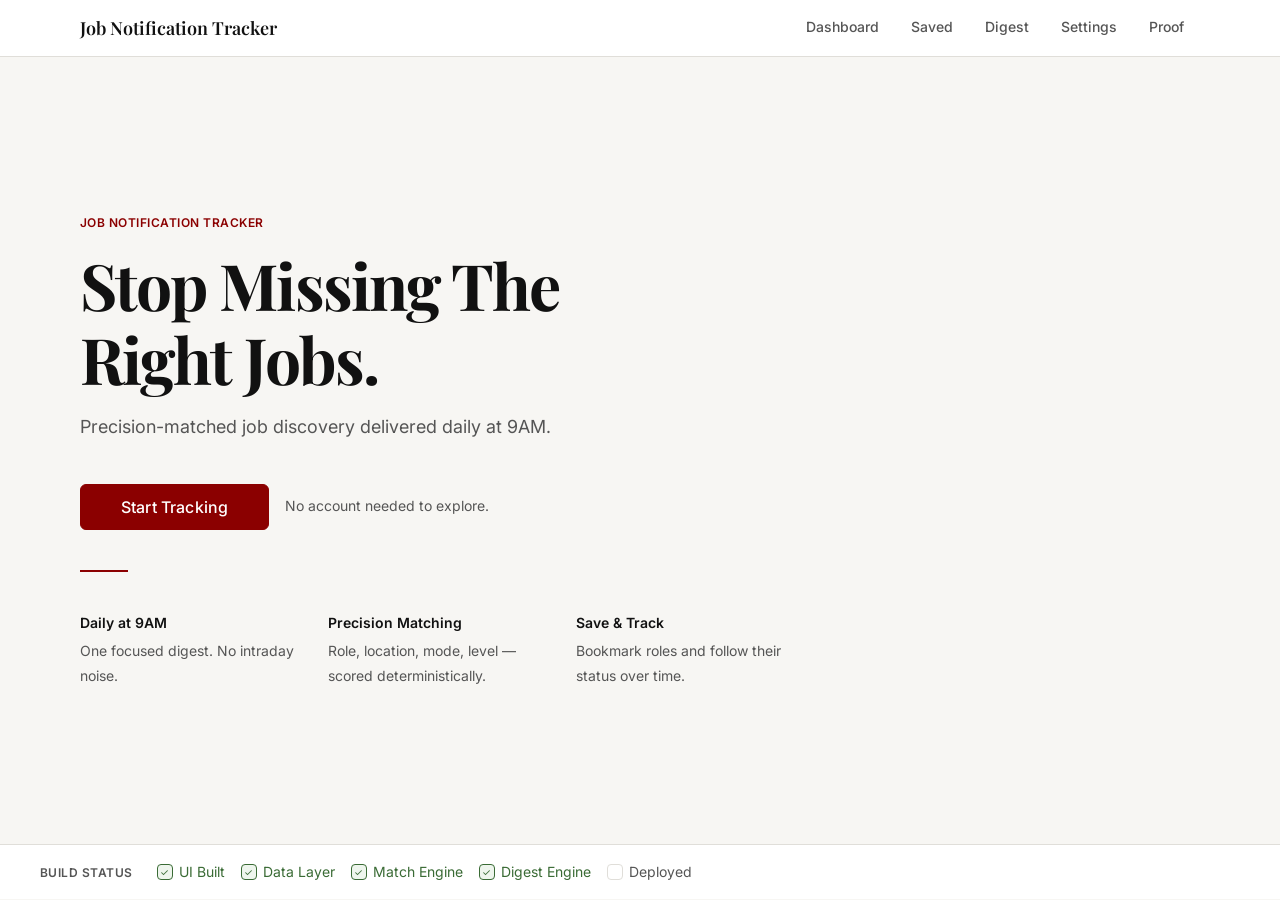
==== commit 0b8adca1: "feat: Add Daily Digest Engine with localStorage persistence - Generate top 10 jobs sorted by matchSc" ====
--- a/index.html
+++ b/index.html
@@ -899,6 +899,195 @@
 
             .settings-aside {
                 position: static;
+            }
+        }
+
+        /* DIGEST PAGE */
+        .digest-page {
+            background: #F7F6F3;
+            min-height: calc(100vh - var(--topbar-height) - 57px);
+            display: flex;
+            justify-content: center;
+            padding: var(--space-4) var(--space-3);
+        }
+
+        .digest-wrapper {
+            width: 100%;
+            max-width: 720px;
+            display: flex;
+            flex-direction: column;
+            gap: var(--space-2);
+        }
+
+        .digest-demo-note {
+            display: inline-flex;
+            align-items: center;
+            align-self: flex-start;
+            gap: 6px;
+            font-size: var(--text-xs);
+            color: #6b7280;
+            background: #fff;
+            border: 1px solid #e5e7eb;
+            border-radius: var(--radius-full);
+            padding: 4px 12px;
+            font-weight: 500;
+        }
+
+        .digest-actions {
+            display: flex;
+            flex-wrap: wrap;
+            gap: var(--space-1);
+            align-items: center;
+        }
+
+        .digest-actions--center {
+            justify-content: center;
+            margin-bottom: var(--space-2);
+        }
+
+        .digest-card {
+            background: #fff;
+            border-radius: 12px;
+            box-shadow: 0 2px 12px rgba(0, 0, 0, .07), 0 0 0 1px rgba(0, 0, 0, .04);
+            overflow: hidden;
+        }
+
+        .digest-card__header {
+            padding: var(--space-3) var(--space-4);
+            border-bottom: 1px solid #f0eee9;
+            background: #fdfcfb;
+        }
+
+        .digest-trigger-bar {
+            display: flex;
+            align-items: center;
+            justify-content: space-between;
+            flex-wrap: wrap;
+            gap: var(--space-2);
+        }
+
+        .digest-card__heading {
+            font-family: var(--font-serif);
+            font-size: var(--text-xl);
+            font-weight: 700;
+            color: var(--color-text-primary);
+            letter-spacing: var(--tracking-tight);
+            line-height: var(--leading-tight);
+            margin-bottom: 4px;
+        }
+
+        .digest-card__date {
+            font-size: var(--text-sm);
+            color: var(--color-text-secondary);
+        }
+
+        .digest-card__body {
+            padding: 0;
+        }
+
+        .digest-job-item {
+            display: flex;
+            align-items: center;
+            gap: var(--space-2);
+            padding: var(--space-2) var(--space-4);
+            border-bottom: 1px solid #f5f4f0;
+            transition: background-color var(--transition);
+        }
+
+        .digest-job-item:last-child {
+            border-bottom: none;
+        }
+
+        .digest-job-item:hover {
+            background: #fdfcfb;
+        }
+
+        .digest-job-item__num {
+            font-family: var(--font-serif);
+            font-size: 22px;
+            font-weight: 700;
+            color: #d1cec7;
+            min-width: 28px;
+            text-align: center;
+            flex-shrink: 0;
+        }
+
+        .digest-job-item__info {
+            flex: 1;
+            min-width: 0;
+        }
+
+        .digest-job-item__title {
+            font-family: var(--font-serif);
+            font-size: var(--text-base);
+            font-weight: 600;
+            color: var(--color-text-primary);
+            line-height: var(--leading-tight);
+            margin-bottom: 2px;
+            white-space: nowrap;
+            overflow: hidden;
+            text-overflow: ellipsis;
+        }
+
+        .digest-job-item__company {
+            font-size: var(--text-sm);
+            font-weight: 600;
+            color: var(--color-text-primary);
+            margin-bottom: 2px;
+        }
+
+        .digest-job-item__meta {
+            font-size: var(--text-xs);
+            color: var(--color-text-secondary);
+        }
+
+        .digest-job-item__right {
+            display: flex;
+            flex-direction: column;
+            align-items: flex-end;
+            gap: 6px;
+            flex-shrink: 0;
+        }
+
+        .digest-card__footer {
+            padding: var(--space-2) var(--space-4);
+            border-top: 1px solid #f0eee9;
+            background: #fdfcfb;
+            font-size: var(--text-xs);
+            color: var(--color-text-secondary);
+            font-style: italic;
+            text-align: center;
+        }
+
+        .digest-blocking {
+            display: flex;
+            flex-direction: column;
+            align-items: center;
+            justify-content: center;
+            text-align: center;
+            padding: var(--space-5) var(--space-4);
+            min-height: 360px;
+            gap: var(--space-2);
+            width: 100%;
+        }
+
+        @media(max-width: 600px) {
+            .digest-trigger-bar {
+                flex-direction: column;
+                align-items: flex-start;
+            }
+
+            .digest-job-item {
+                flex-wrap: wrap;
+                gap: var(--space-1);
+            }
+
+            .digest-job-item__right {
+                flex-direction: row;
+                align-items: center;
+                width: 100%;
+                justify-content: flex-start;
+                padding-left: calc(28px + var(--space-2));
             }
         }
 
@@ -1004,6 +1193,8 @@
                     Layer</span>
                 <span class="ds-checklist__item ds-checklist__item--done"><span class="ds-checklist__box"></span>Match
                     Engine</span>
+                <span class="ds-checklist__item ds-checklist__item--done"><span class="ds-checklist__box"></span>Digest
+                    Engine</span>
                 <span class="ds-checklist__item"><span class="ds-checklist__box"></span>Deployed</span>
             </div>
         </div>
@@ -1040,18 +1231,9 @@
     </template>
 
     <template id="tpl-digest">
-        <div class="empty-state">
-            <div class="empty-state__ring" aria-hidden="true">
-                <div class="empty-state__ring-inner"></div>
-            </div>
-            <p class="ds-eyebrow">Daily Digest</p>
-            <h1 class="empty-state__heading">Your 9AM briefing.</h1>
-            <p class="empty-state__sub">Every morning, a curated summary of the highest-match roles will be compiled
-                here — no noise, no duplicates.</p>
-            <a href="#/settings" class="ds-btn ds-btn--secondary" style="margin-top:var(--space-2);">Configure
-                Preferences</a>
-        </div>
+        <!-- digest is rendered dynamically by renderDigest() -->
     </template>
+
 
     <template id="tpl-settings">
         <div class="page-wrap">
@@ -1225,8 +1407,10 @@
                         <span class="ds-checklist__item ds-checklist__item--done"><span
                                 class="ds-checklist__box"></span><span><strong>Match Engine</strong> — Preferences form,
                                 8-rule scoring, badges, match toggle, salary/score sort</span></span>
-                        <span class="ds-checklist__item"><span class="ds-checklist__box"></span><span><strong>Digest
-                                    Logic</strong> — Daily 9AM summary generation</span></span>
+                        <span class="ds-checklist__item ds-checklist__item--done"><span
+                                class="ds-checklist__box"></span><span><strong>Digest
+                                    Logic</strong> — Daily 9AM summary generation, localStorage persistence, copy &amp;
+                                email draft</span></span>
                         <span class="ds-checklist__item"><span
                                 class="ds-checklist__box"></span><span><strong>Deployed</strong> — Live on hosting
                                 platform</span></span>
